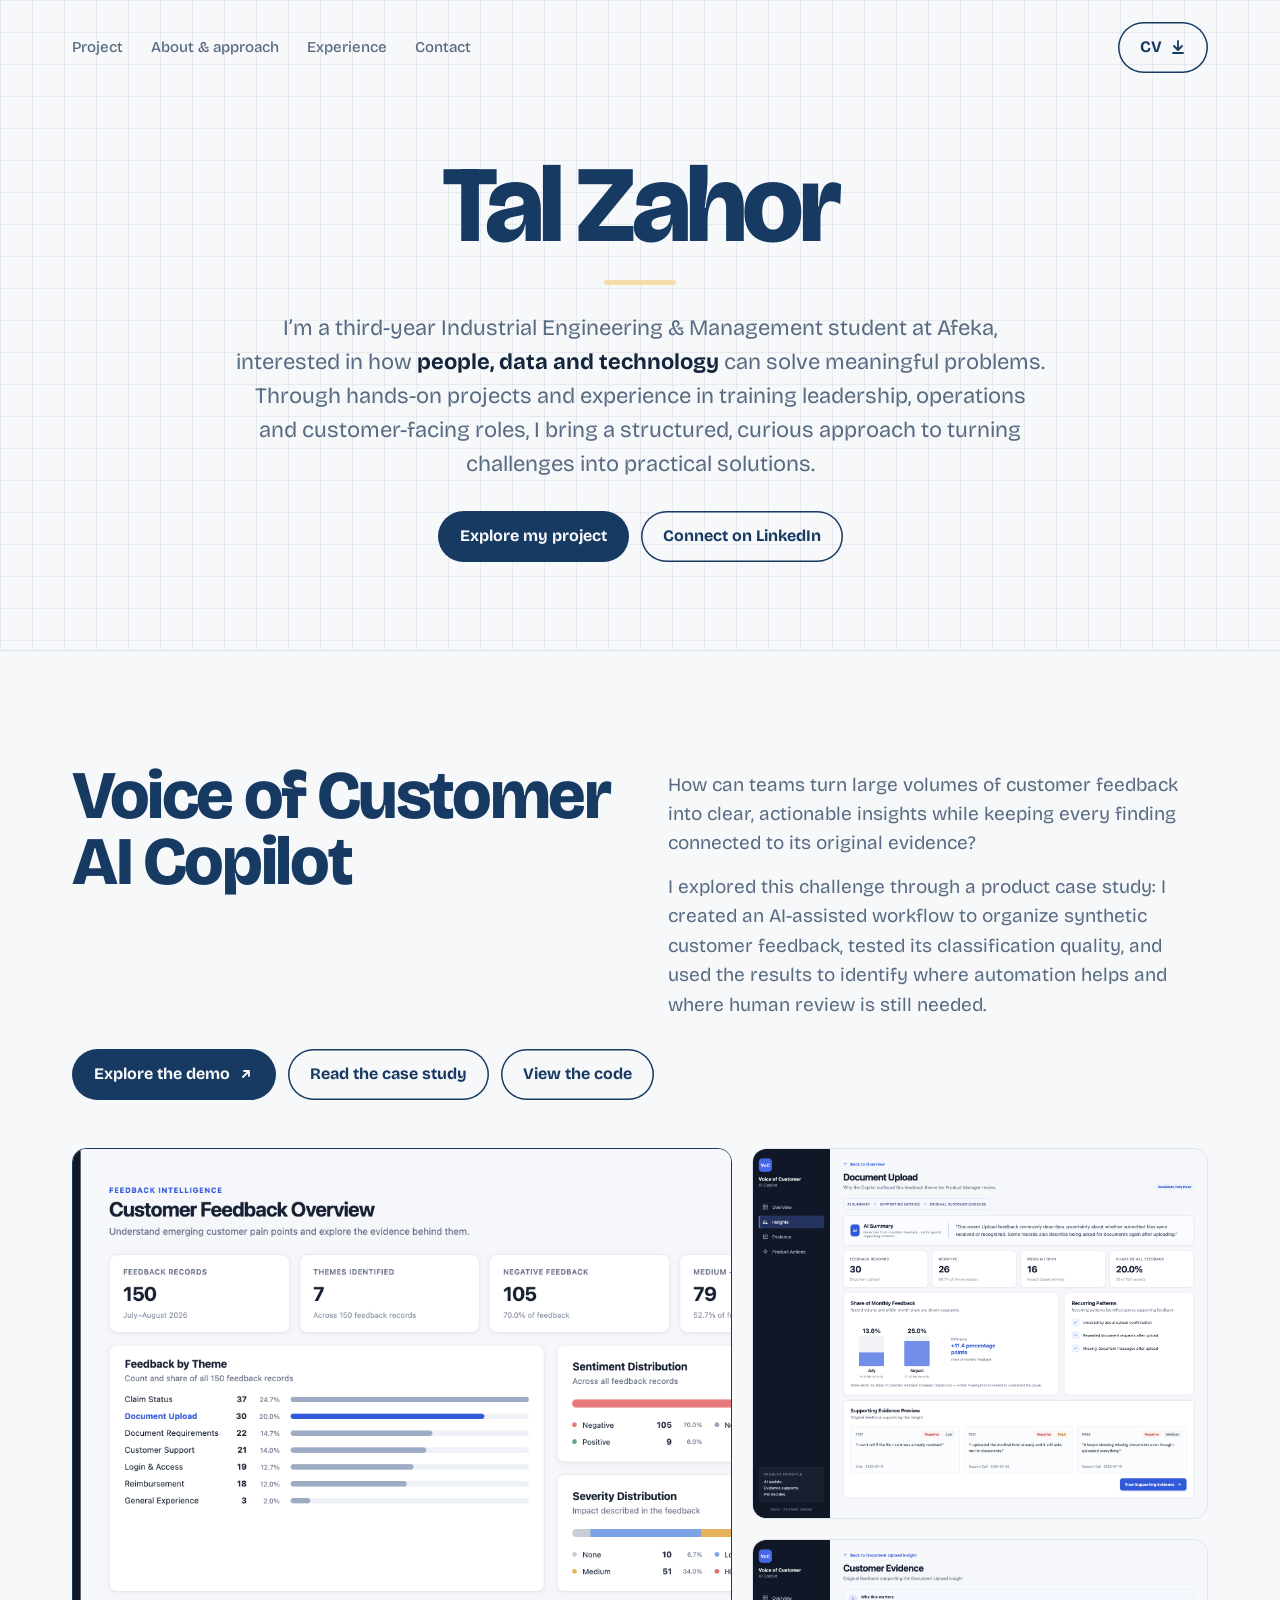
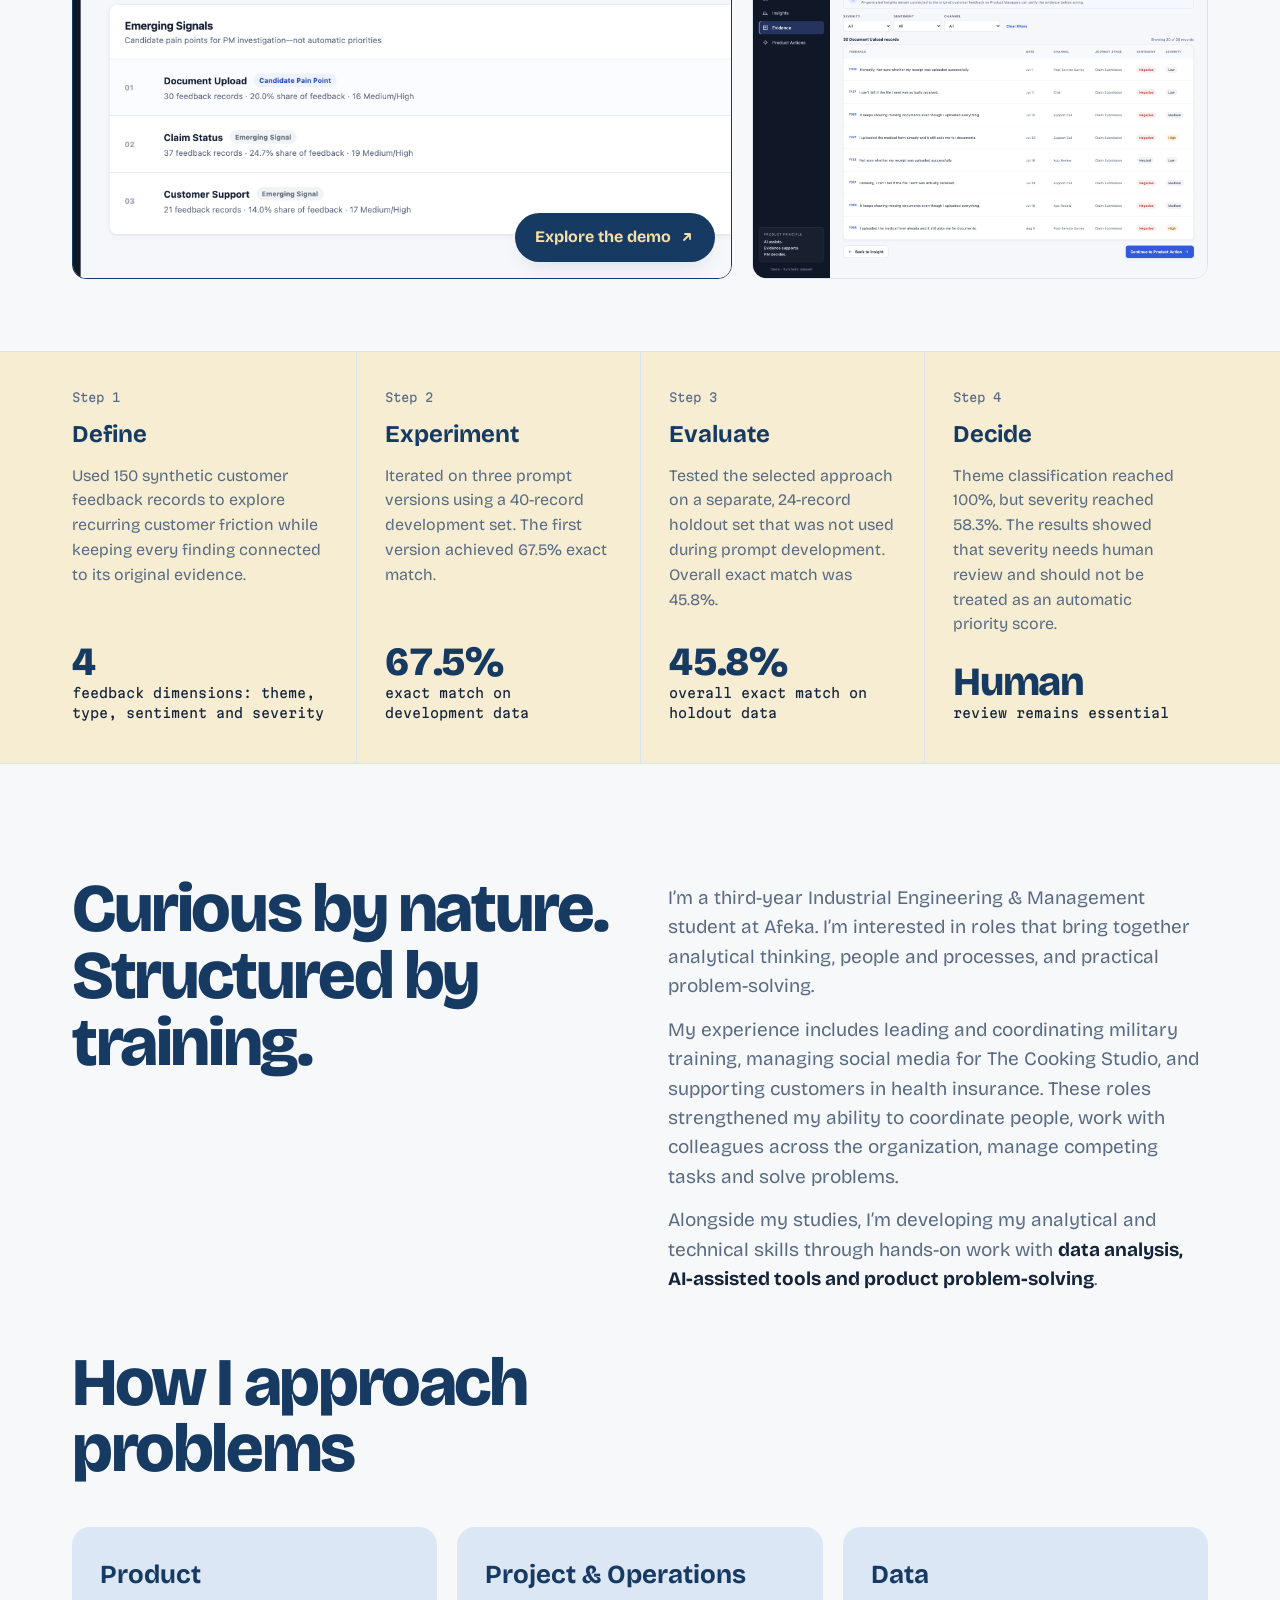
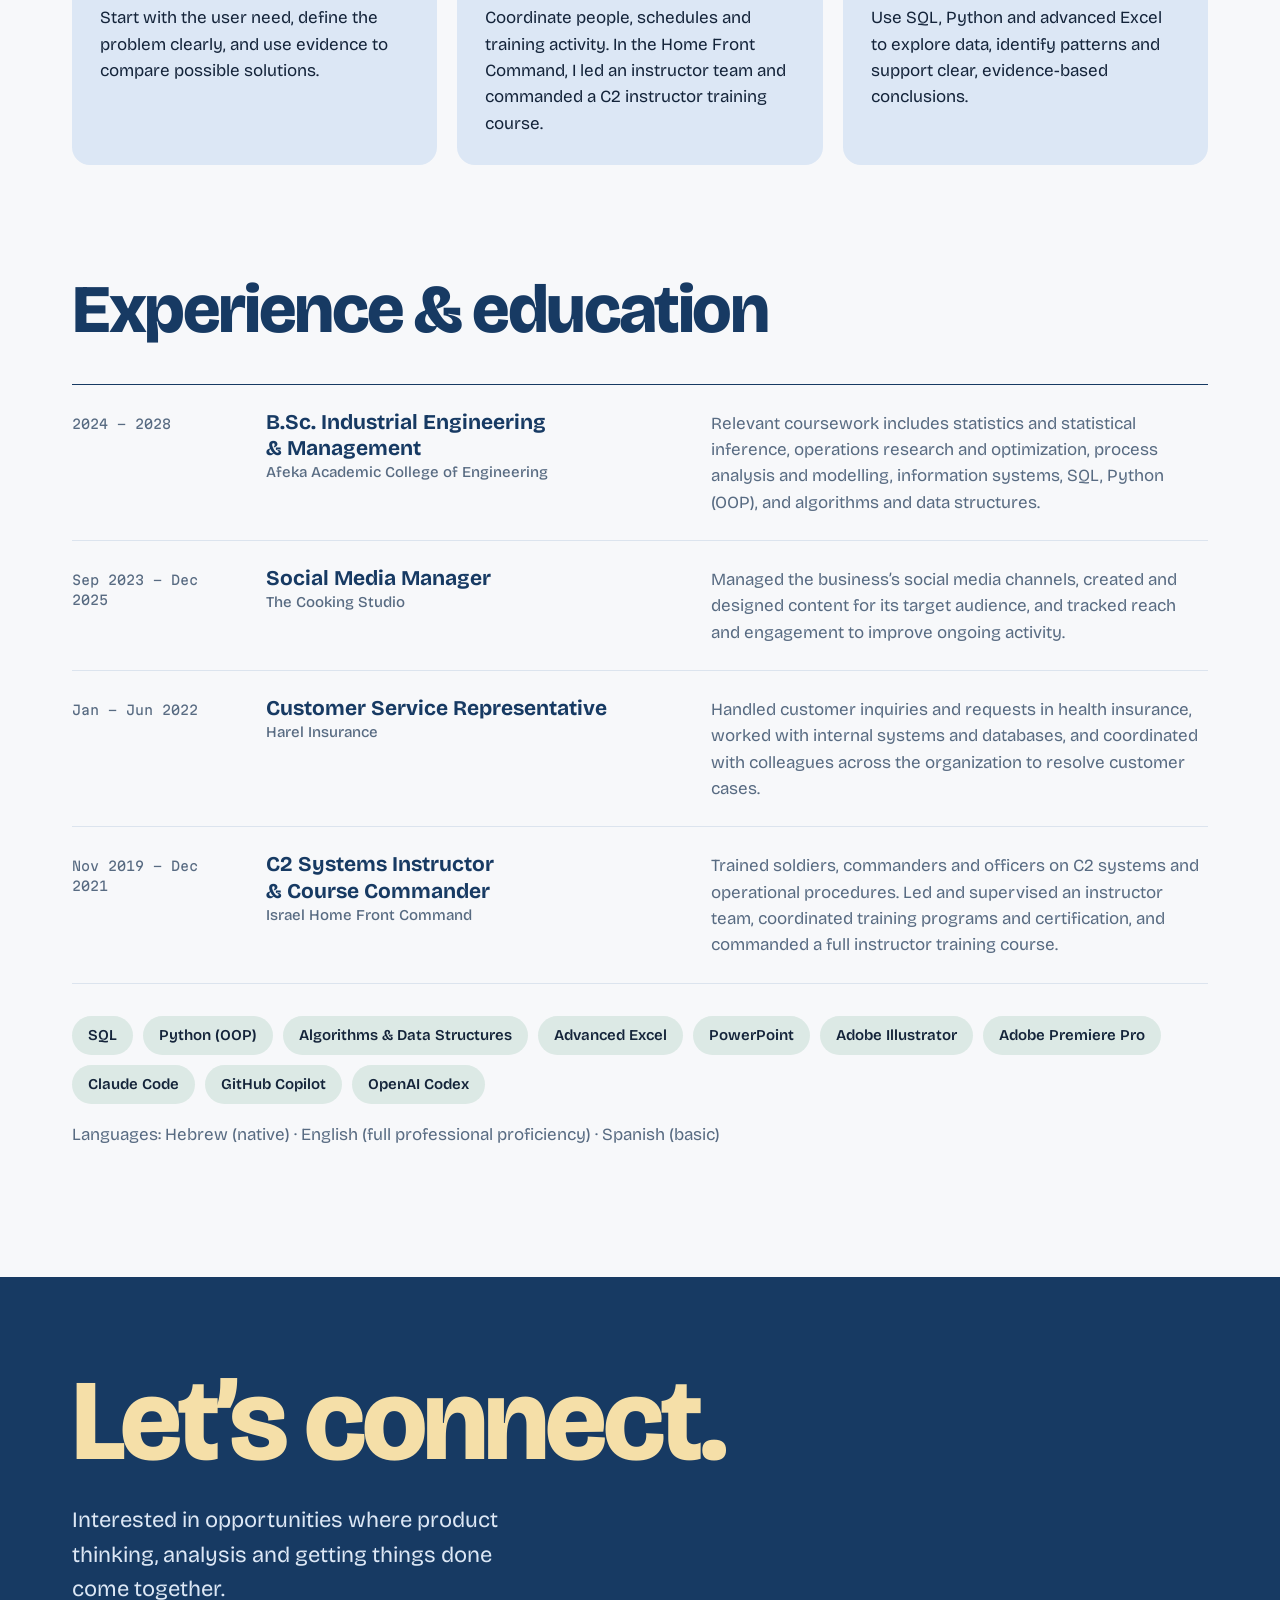
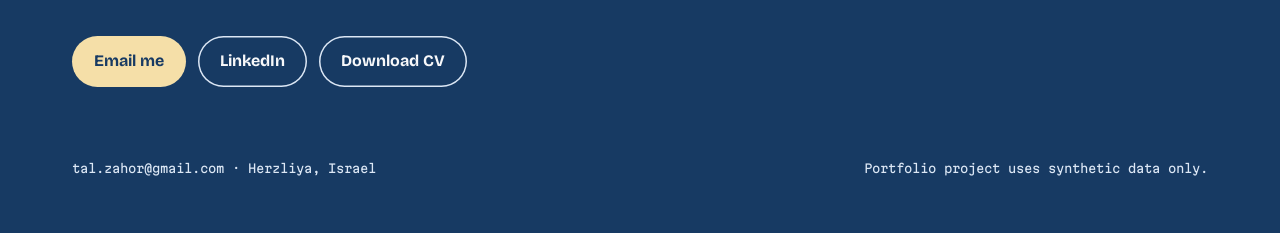
==== index.html @ 01ca824f "Apply refined navy, cream, powder blue, amber and sage palette" ====
<!doctype html>
<html lang="en">
<head>
<meta charset="utf-8">
<meta name="viewport" content="width=device-width, initial-scale=1">
<title>Tal Zahor | Industrial Engineering &amp; Management</title>
<meta name="description" content="Tal Zahor – Industrial Engineering & Management student interested in product, project, data and operations roles.">
<meta property="og:title" content="Tal Zahor | Portfolio">
<meta property="og:description" content="A product case study exploring AI-assisted customer feedback analysis, alongside experience in training leadership, operations and customer service.">
<meta property="og:image" content="https://talzahor.github.io/talzahor-ops.github.io/assets/prototype-overview.png">
<meta name="theme-color" content="#F7F9FC">
<link rel="icon" href="data:image/svg+xml,%3Csvg xmlns='http://www.w3.org/2000/svg' viewBox='0 0 32 32'%3E%3Crect width='32' height='32' rx='8' fill='%23142B4A'/%3E%3Ctext x='16' y='21.5' font-family='Arial' font-weight='700' font-size='14' fill='%23E8EEF8' text-anchor='middle'%3ETZ%3C/text%3E%3C/svg%3E">
<link rel="preconnect" href="https://fonts.googleapis.com">
<link rel="preconnect" href="https://fonts.gstatic.com" crossorigin>
<link href="https://fonts.googleapis.com/css2?family=Bricolage+Grotesque:opsz,wght@12..96,400..800&family=Martian+Mono:wght@400;500&display=swap" rel="stylesheet">
<style>
:root{
  /* palette (from Tal's swatch) */
  --cream:#F7F8FA;   /* warm, clean page ground */
  --butter:#F5DFA8;  /* soft amber accents */
  --blue:#DCE7F5;    /* powder blue supporting surfaces */
  --sage:#DCE9E5;    /* muted sage secondary accents */
  --walnut:#173A63;  /* deep navy: primary brand color */
  /* derived */
  --ink:#14243A;
  --soft:#586B82;
  --line:#DCE4EE;
  --grid:rgba(23,58,99,.075);
  --display:"Bricolage Grotesque",ui-sans-serif,system-ui,sans-serif;
  --mono:"Martian Mono",ui-monospace,Menlo,monospace;
  --ease:cubic-bezier(.16,1,.3,1);
}
*{box-sizing:border-box;margin:0}
html{scroll-behavior:smooth;scroll-padding-top:24px}
::selection{background:var(--walnut);color:var(--butter)}
body{background:var(--cream);color:var(--ink);font-family:var(--display);font-size:17px;line-height:1.55;-webkit-font-smoothing:antialiased}
a{color:inherit;text-underline-offset:3px}
:focus-visible{outline:2.5px solid var(--walnut);outline-offset:3px;border-radius:6px}
img{max-width:100%;display:block}
h1,h2,h3{text-wrap:balance}
.wrap{max-width:1200px;margin:0 auto;padding-inline:32px}

/* nav */
nav{display:flex;justify-content:space-between;align-items:center;padding-block:22px;font-size:15px;gap:16px}
nav .name{font-weight:700;font-size:18px;text-decoration:none}
nav .links{display:flex;gap:28px}
nav .links a{text-decoration:none;color:var(--soft);font-weight:500}
nav .links a:hover{color:var(--walnut)}

/* buttons */
.btn{display:inline-flex;align-items:center;gap:8px;background:var(--walnut);color:var(--cream);padding:13px 22px;border-radius:999px;font-weight:700;font-size:16px;text-decoration:none;transition:transform .35s var(--ease),background .2s}
.btn:hover{transform:translateY(-2px);background:var(--ink)}
.btn.ghost{background:transparent;color:var(--walnut);box-shadow:inset 0 0 0 1.5px var(--walnut)}
.btn.ghost:hover{background:var(--butter)}
.btn svg{width:16px;height:16px;flex:none}
.cta{display:flex;gap:12px;margin-top:30px;flex-wrap:wrap}

/* hero */
.hero-band{background-image:linear-gradient(var(--grid) 1px,transparent 1px),linear-gradient(90deg,var(--grid) 1px,transparent 1px);background-size:32px 32px;border-bottom:1.5px solid var(--line)}
.hero{padding-block:56px 88px;text-align:center}
.hero .lede{margin-inline:auto;max-width:58ch}
.hero .cta{justify-content:center}
.hero-kicker{font-family:var(--mono);font-size:12px;letter-spacing:.14em;text-transform:uppercase;color:var(--soft);margin-bottom:18px}
h1{font-size:clamp(54px,8.5vw,112px);font-weight:800;line-height:1;letter-spacing:-.045em;color:var(--walnut);white-space:nowrap}
h1::after{content:"";display:block;width:72px;height:5px;border-radius:99px;background:var(--butter);margin:20px auto 0}
.lede{font-size:clamp(19px,1.8vw,22px);color:var(--soft);max-width:34ch;margin-top:26px}
.lede b{color:var(--ink);font-weight:700}


/* sections */
section{padding-block:112px 0}
h2{font-size:clamp(38px,5.4vw,68px);font-weight:800;letter-spacing:-.035em;line-height:.98;color:var(--walnut)}
.intro{display:grid;grid-template-columns:1fr 1fr;gap:56px;align-items:start}
.intro p:first-child{margin-top:.35em}
.intro p{color:var(--soft);font-size:19px;max-width:52ch}
.intro p+p{margin-top:14px}
.intro b{color:var(--ink)}
.shots{display:grid;grid-template-columns:1.45fr 1fr;gap:20px;margin-top:48px}
.shots .stack{display:grid;gap:20px;min-width:0}
.shots figure{border-radius:14px;overflow:hidden;border:1.5px solid var(--line);background:#fff}
.shots img{width:100%;height:100%;object-fit:cover;object-position:top}
.demo-card{position:relative;display:block;border-radius:14px;overflow:hidden;border:1.5px solid var(--walnut);background:#fff;transition:transform .4s var(--ease),box-shadow .4s var(--ease)}
.demo-card:hover{transform:translateY(-4px);box-shadow:0 28px 48px -28px rgba(16,24,40,.12)}
.demo-tag{position:absolute;right:16px;bottom:16px;display:inline-flex;align-items:center;gap:8px;background:var(--walnut);color:var(--butter);padding:12px 20px;border-radius:999px;font-weight:700;font-size:16px;box-shadow:0 10px 24px -10px rgba(16,24,40,.14)}
.demo-tag svg{width:16px;height:16px}

/* phases */
.phases-band{background:rgba(245,223,168,.48);margin-top:72px;border-block:1.5px solid var(--line)}
.phases{display:grid;grid-template-columns:repeat(4,1fr)}
.phase{padding:36px 28px 40px 0;display:flex;flex-direction:column;gap:10px;min-width:0}
.phase+.phase{padding-left:28px;border-left:1.5px solid var(--line)}
.phase .step{font-family:var(--mono);font-size:12px;color:var(--soft)}
.phase h3{font-size:24px;font-weight:700;color:var(--walnut)}
.phase p{color:var(--soft);font-size:16px}
.phase .num{margin-top:auto;padding-top:14px;font-family:var(--mono);font-size:13px;color:var(--ink);font-variant-numeric:tabular-nums}
.phase .num b{display:block;font-family:var(--display);font-size:40px;font-weight:800;letter-spacing:-.03em;color:var(--walnut);line-height:1.05}

/* lenses */
.lenses{display:grid;grid-template-columns:repeat(3,1fr);gap:20px;margin-top:44px}
.lens{background:var(--blue);border-radius:18px;padding:28px}
.lens h3{font-size:26px;font-weight:700;color:var(--walnut)}
.lens p{margin-top:10px;color:var(--ink)}

/* experience */
.exp{margin-top:40px;border-top:1.5px solid var(--walnut)}
.exp .row{display:grid;grid-template-columns:170px 1.1fr 1.3fr;gap:24px;padding-block:24px;border-bottom:1.5px solid var(--line);align-items:baseline}
.exp .d{font-family:var(--mono);font-size:13px;color:var(--soft);font-variant-numeric:tabular-nums}
.exp h3{font-size:21px;font-weight:700;color:var(--walnut);line-height:1.25}
.exp h3 small{display:block;font-size:15px;font-weight:500;color:var(--soft);margin-top:2px}
.exp p{color:var(--soft)}
.skills{display:flex;flex-wrap:wrap;gap:10px;margin-top:32px}
.skills span{background:var(--sage);color:var(--ink);border-radius:999px;padding:8px 16px;font-size:15px;font-weight:600}

/* footer */
footer{margin-top:128px;background:var(--walnut);color:var(--cream);padding-block:88px 56px}
footer h2{color:var(--butter);font-size:clamp(56px,9vw,120px)}
footer .lede{color:var(--blue)}
footer .btn{background:var(--butter);color:var(--walnut)}
footer .btn:hover{background:var(--cream)}
footer .btn.ghost{background:transparent;color:var(--cream);box-shadow:inset 0 0 0 1.5px var(--blue)}
footer .btn.ghost:hover{background:rgba(255,248,226,.08)}
.fine{margin-top:72px;font-family:var(--mono);font-size:12px;color:var(--blue);display:flex;justify-content:space-between;gap:16px;flex-wrap:wrap}

@media (max-width:900px){
  .wrap{padding-inline:max(16px,env(safe-area-inset-left,0px))}
  nav .links{display:none}
  .hero{padding-block:24px 64px}
  .intro{grid-template-columns:1fr;gap:20px}
  .shots{grid-template-columns:1fr}
  .phases{grid-template-columns:1fr 1fr}
  .phase,.phase+.phase{padding:28px 16px 28px 0;border-left:0}
  .phase:nth-child(even){padding-left:16px;border-left:0}
  .phase:nth-child(n+3){border-top:1.5px solid var(--line)}
  .lenses{grid-template-columns:1fr}
  .exp .row{grid-template-columns:1fr;gap:4px}
  section{padding-block:80px 0}
}
@media (max-width:520px){
  .phases{grid-template-columns:1fr}
  .phase:nth-child(even){padding-left:0;border-left:0}
  .phase+.phase{border-top:1.5px solid var(--line)}
}
@media (prefers-reduced-motion:reduce){
  *{animation:none!important;transition:none!important}
  html{scroll-behavior:auto}
}
</style>
</head>
<body>

<div class="hero-band">
  <div class="wrap">
    <nav>
      <div class="links"><a href="#project">Project</a><a href="#fit">About &amp; approach</a><a href="#experience">Experience</a><a href="#contact">Contact</a></div>
      <a class="btn ghost" href="assets/Tal-Zahor-CV.pdf" target="_blank" rel="noopener">CV
        <svg viewBox="0 0 16 16" fill="none" stroke="currentColor" stroke-width="1.8" stroke-linecap="round" stroke-linejoin="round" aria-hidden="true"><path d="M8 2v9M4 7l4 4 4-4M3 14h10"/></svg></a>
    </nav>
    <header class="hero" id="top">
      <div>
        <h1>Tal Zahor</h1>
        <p class="lede">I’m a third-year Industrial Engineering &amp; Management student at Afeka, interested in how <b>people, data and technology</b> can solve meaningful problems. Through hands-on projects and experience in training leadership, operations and customer-facing roles, I bring a structured, curious approach to turning challenges into practical solutions.</p>
        <div class="cta">
          <a class="btn" href="#project">Explore my project</a>
          <a class="btn ghost" href="https://www.linkedin.com/in/talzahor/" target="_blank" rel="noopener">Connect on LinkedIn</a>
        </div>
      </div>
    </header>
  </div>
</div>

<main>
  <section id="project">
    <div class="wrap">
      <div class="intro">
        <h2>Voice of Customer<br>AI Copilot</h2>
        <div>
          <p>How can teams turn large volumes of customer feedback into clear, actionable insights while keeping every finding connected to its original evidence?</p>
          <p>I explored this challenge through a product case study: I created an AI-assisted workflow to organize synthetic customer feedback, tested its classification quality, and used the results to identify where automation helps and where human review is still needed.</p>
        </div>
      </div>
      <div class="cta">
        <a class="btn" href="demo/" target="_blank" rel="noopener">Explore the demo
          <svg viewBox="0 0 16 16" fill="none" stroke="currentColor" stroke-width="1.8" stroke-linecap="round" stroke-linejoin="round" aria-hidden="true"><path d="M5 11l6-6M6 5h5v5"/></svg></a>
        <a class="btn ghost" href="assets/VoC-Copilot-Case-Study.pdf" target="_blank" rel="noopener">Read the case study</a>
        <a class="btn ghost" href="https://github.com/talzahor-ops/voice-of-customer-ai-copilot" target="_blank" rel="noopener">View the code</a>
      </div>
      <div class="shots">
        <a class="demo-card" href="demo/" target="_blank" rel="noopener" aria-label="Open the Voice of Customer AI Copilot demo">
          <img src="assets/prototype-overview.png" alt="Overview of the Voice of Customer AI Copilot prototype" width="1440" height="1080">
          <span class="demo-tag">Explore the demo<svg viewBox="0 0 16 16" fill="none" stroke="currentColor" stroke-width="1.8" stroke-linecap="round" stroke-linejoin="round" aria-hidden="true"><path d="M5 11l6-6M6 5h5v5"/></svg></span>
        </a>
        <div class="stack">
          <figure><img src="assets/prototype-insights.png" alt="Insights screen with AI summary and supporting metrics" width="1440" height="1171" loading="lazy"></figure>
          <figure><img src="assets/prototype-evidence.png" alt="Evidence screen showing original customer feedback records" width="1440" height="1074" loading="lazy"></figure>
        </div>
      </div>
    </div>
    <div class="phases-band">
      <div class="wrap phases">
        <div class="phase"><span class="step">Step 1</span><h3>Define</h3><p>Used 150 synthetic customer feedback records to explore recurring customer friction while keeping every finding connected to its original evidence.</p><div class="num"><b>4</b>feedback dimensions: theme, type, sentiment and severity</div></div>
        <div class="phase"><span class="step">Step 2</span><h3>Experiment</h3><p>Iterated on three prompt versions using a 40-record development set. The first version achieved 67.5% exact match.</p><div class="num"><b>67.5%</b>exact match on development data</div></div>
        <div class="phase"><span class="step">Step 3</span><h3>Evaluate</h3><p>Tested the selected approach on a separate, 24-record holdout set that was not used during prompt development. Overall exact match was 45.8%.</p><div class="num"><b>45.8%</b>overall exact match on holdout data</div></div>
        <div class="phase"><span class="step">Step 4</span><h3>Decide</h3><p>Theme classification reached 100%, but severity reached 58.3%. The results showed that severity needs human review and should not be treated as an automatic priority score.</p><div class="num"><b>Human</b>review remains essential</div></div>
      </div>
    </div>
  </section>

  <section id="fit">
    <div class="wrap">
      <div class="intro">
        <h2>Curious by nature.<br>Structured by training.</h2>
        <div>
          <p>I’m a third-year Industrial Engineering &amp; Management student at Afeka. I’m interested in roles that bring together analytical thinking, people and processes, and practical problem-solving.</p>
          <p>My experience includes leading and coordinating military training, managing social media for The Cooking Studio, and supporting customers in health insurance. These roles strengthened my ability to coordinate people, work with colleagues across the organization, manage competing tasks and solve problems.</p>
          <p>Alongside my studies, I’m developing my analytical and technical skills through hands-on work with <b>data analysis, AI-assisted tools and product problem-solving</b>.</p>
        </div>
      </div>
      <h2 style="margin-top:56px">How I approach<br>problems</h2>
      <div class="lenses">
        <div class="lens"><h3>Product</h3><p>Start with the user need, define the problem clearly, and use evidence to compare possible solutions.</p></div>
        <div class="lens"><h3>Project &amp; Operations</h3><p>Coordinate people, schedules and training activity. In the Home Front Command, I led an instructor team and commanded a C2 instructor training course.</p></div>
        <div class="lens"><h3>Data</h3><p>Use SQL, Python and advanced Excel to explore data, identify patterns and support clear, evidence-based conclusions.</p></div>
      </div>
    </div>
  </section>

  <section id="experience">
    <div class="wrap">
      <h2>Experience &amp; education</h2>
      <div class="exp">
        <div class="row"><span class="d">2024 – 2028</span><h3>B.Sc. Industrial Engineering &amp; Management<small>Afeka Academic College of Engineering</small></h3><p>Relevant coursework includes statistics and statistical inference, operations research and optimization, process analysis and modelling, information systems, SQL, Python (OOP), and algorithms and data structures.</p></div>
        <div class="row"><span class="d">Sep 2023 – Dec 2025</span><h3>Social Media Manager<small>The Cooking Studio</small></h3><p>Managed the business’s social media channels, created and designed content for its target audience, and tracked reach and engagement to improve ongoing activity.</p></div>
        <div class="row"><span class="d">Jan – Jun 2022</span><h3>Customer Service Representative<small>Harel Insurance</small></h3><p>Handled customer inquiries and requests in health insurance, worked with internal systems and databases, and coordinated with colleagues across the organization to resolve customer cases.</p></div>
        <div class="row"><span class="d">Nov 2019 – Dec 2021</span><h3>C2 Systems Instructor &amp; Course Commander<small>Israel Home Front Command</small></h3><p>Trained soldiers, commanders and officers on C2 systems and operational procedures. Led and supervised an instructor team, coordinated training programs and certification, and commanded a full instructor training course.</p></div>
      </div>
      <div class="skills" aria-label="Skills">
        <span>SQL</span><span>Python (OOP)</span><span>Algorithms &amp; Data Structures</span><span>Advanced Excel</span><span>PowerPoint</span><span>Adobe Illustrator</span><span>Adobe Premiere Pro</span><span>Claude Code</span><span>GitHub Copilot</span><span>OpenAI Codex</span>
      </div>
      <p style="margin-top:18px;color:var(--soft)">Languages: Hebrew (native) · English (full professional proficiency) · Spanish (basic)</p>
    </div>
  </section>
</main>

<footer id="contact">
  <div class="wrap">
    <h2>Let’s connect.</h2>
    <p class="lede">Interested in opportunities where product thinking, analysis and getting things done come together.</p>
    <div class="cta">
      <a class="btn" href="mailto:tal.zahor@gmail.com">Email me</a>
      <a class="btn ghost" href="https://www.linkedin.com/in/talzahor/" target="_blank" rel="noopener">LinkedIn</a>
      <a class="btn ghost" href="assets/Tal-Zahor-CV.pdf" target="_blank" rel="noopener">Download CV</a>
    </div>
    <div class="fine"><span>tal.zahor@gmail.com · Herzliya, Israel</span><span>Portfolio project uses synthetic data only.</span></div>
  </div>
</footer>

</body>
</html>
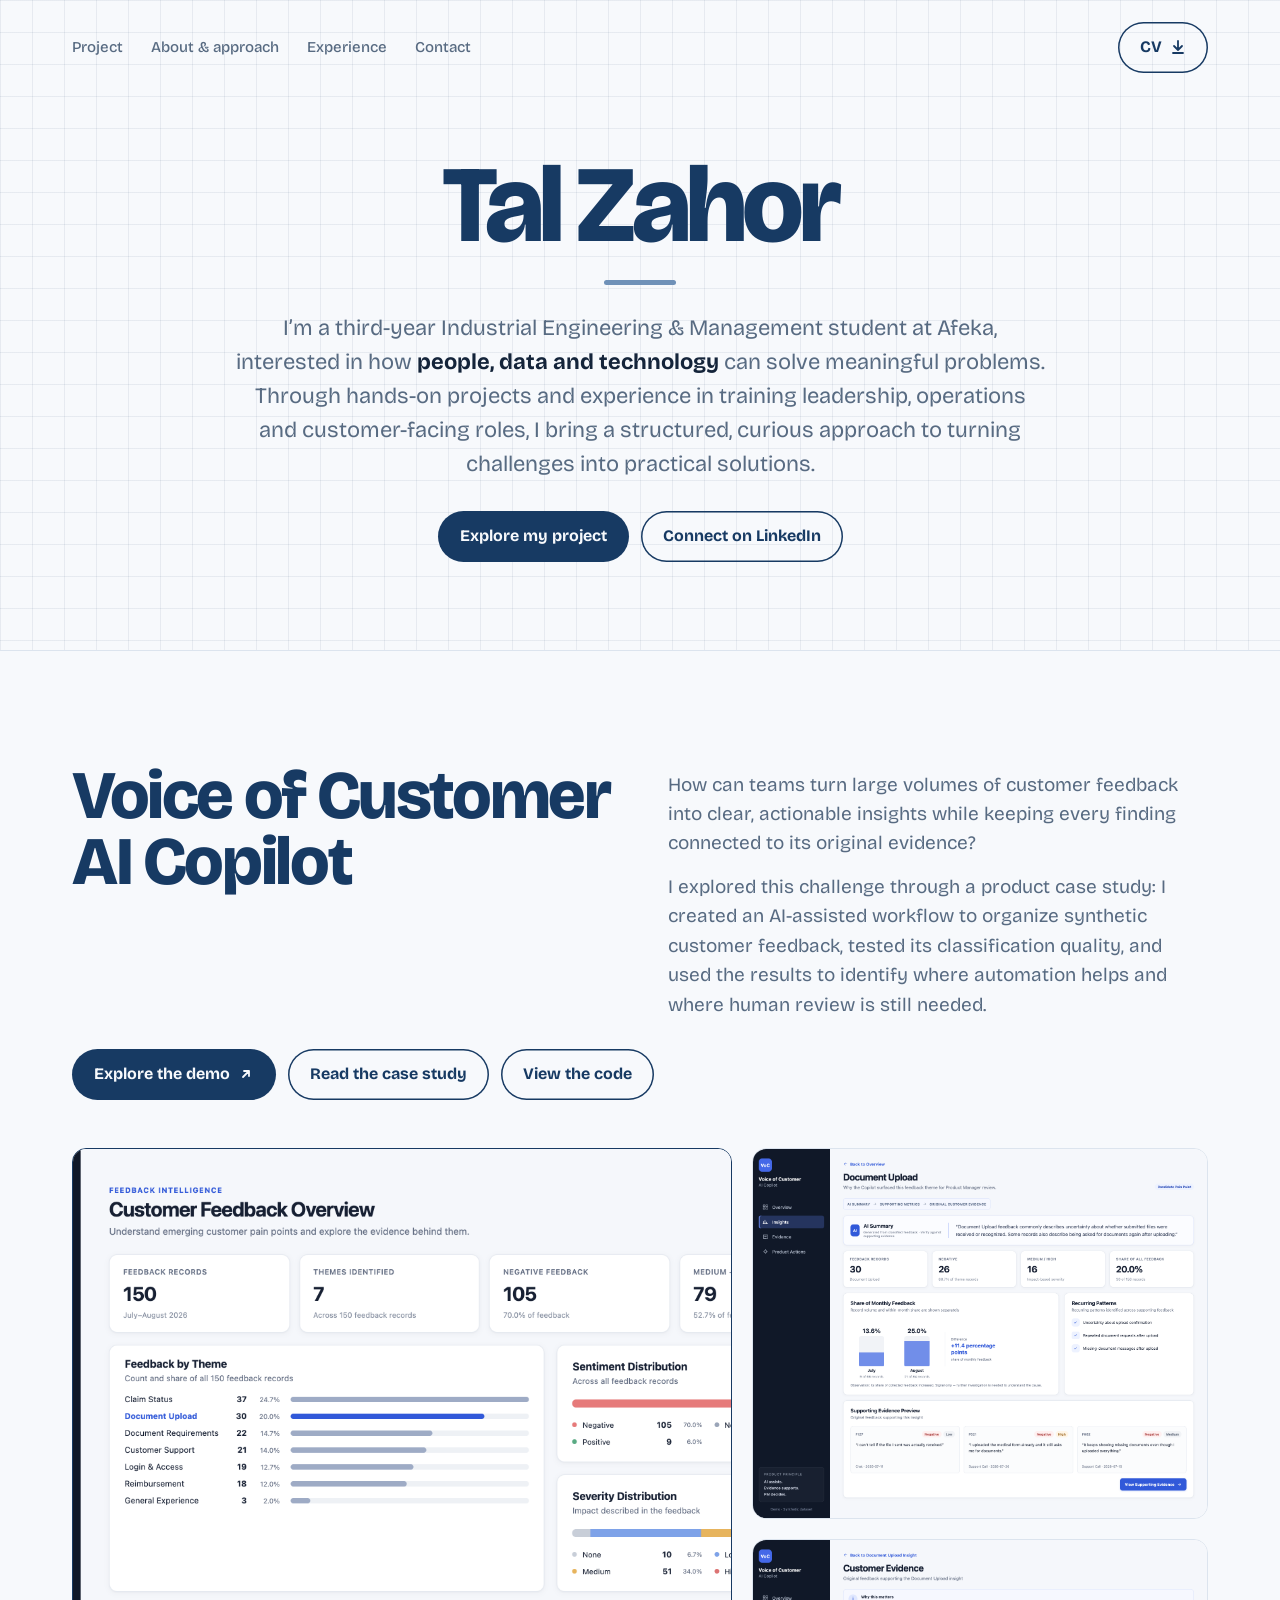
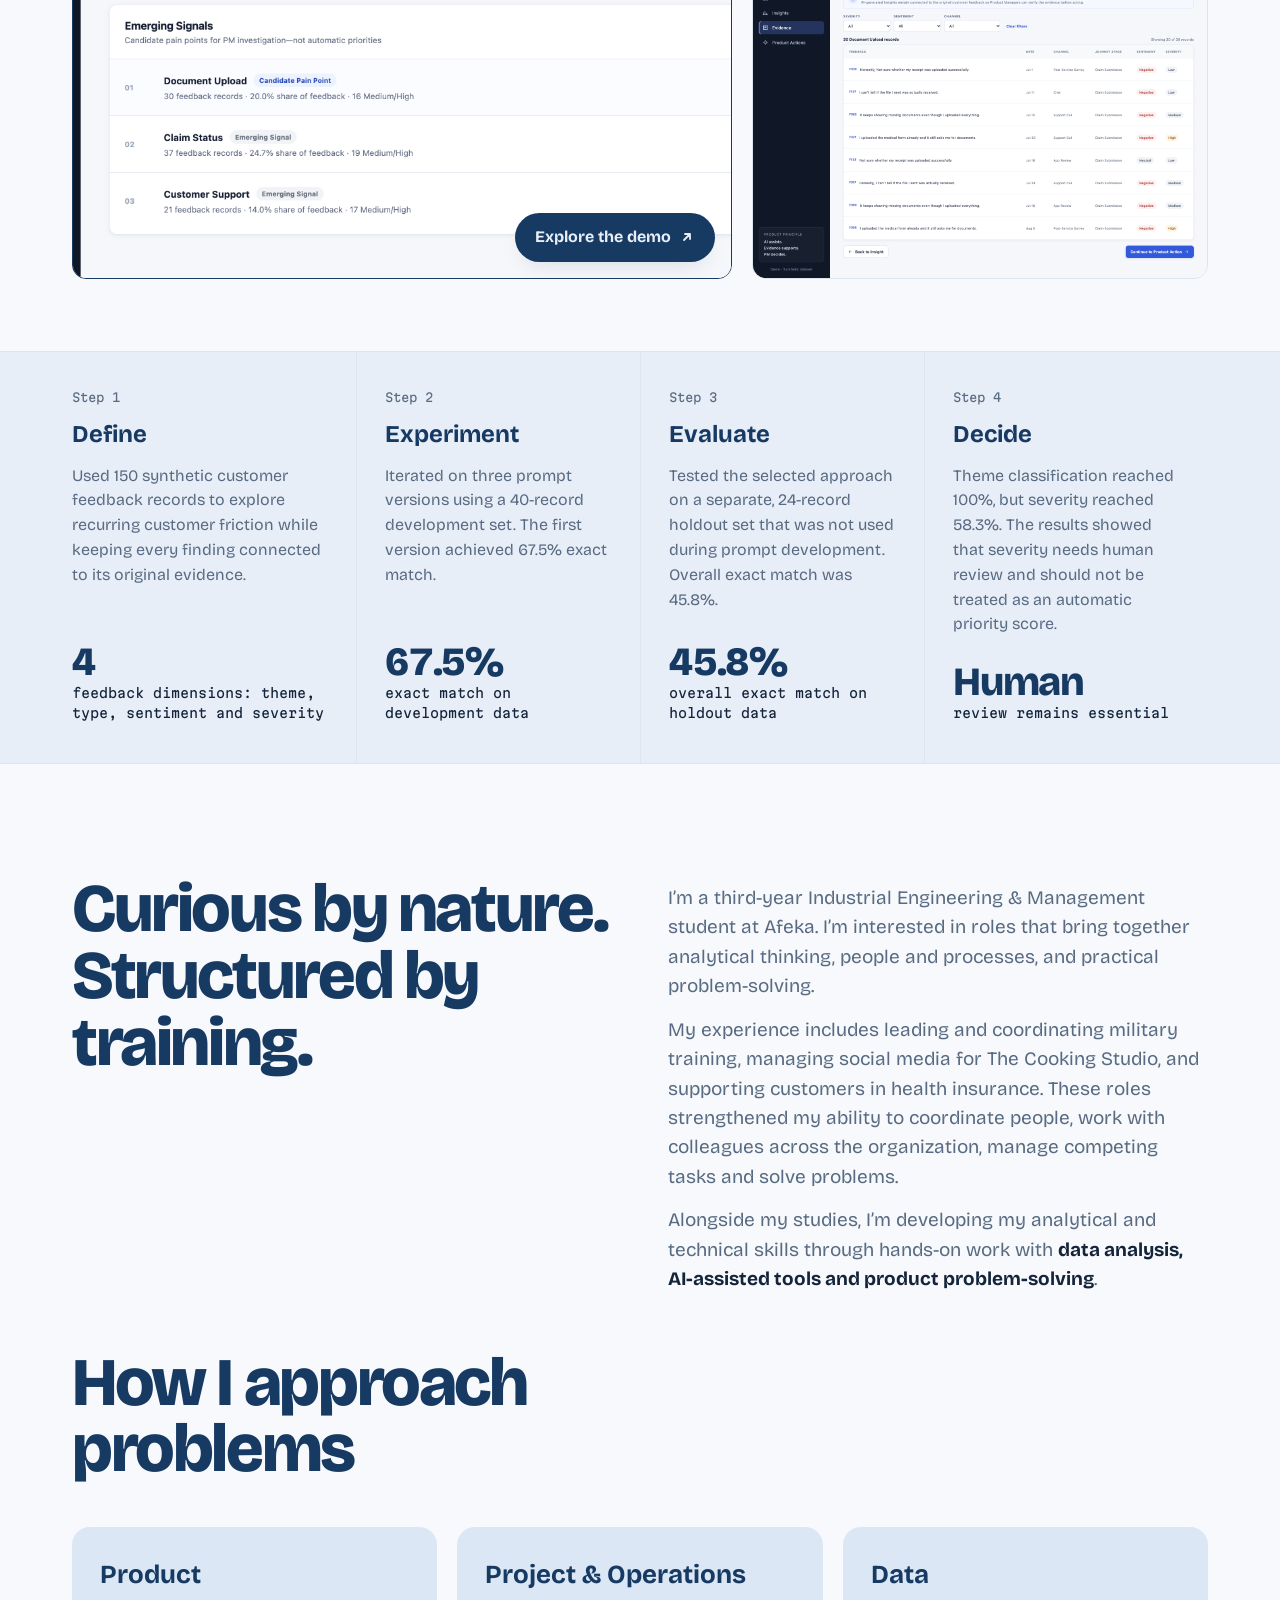
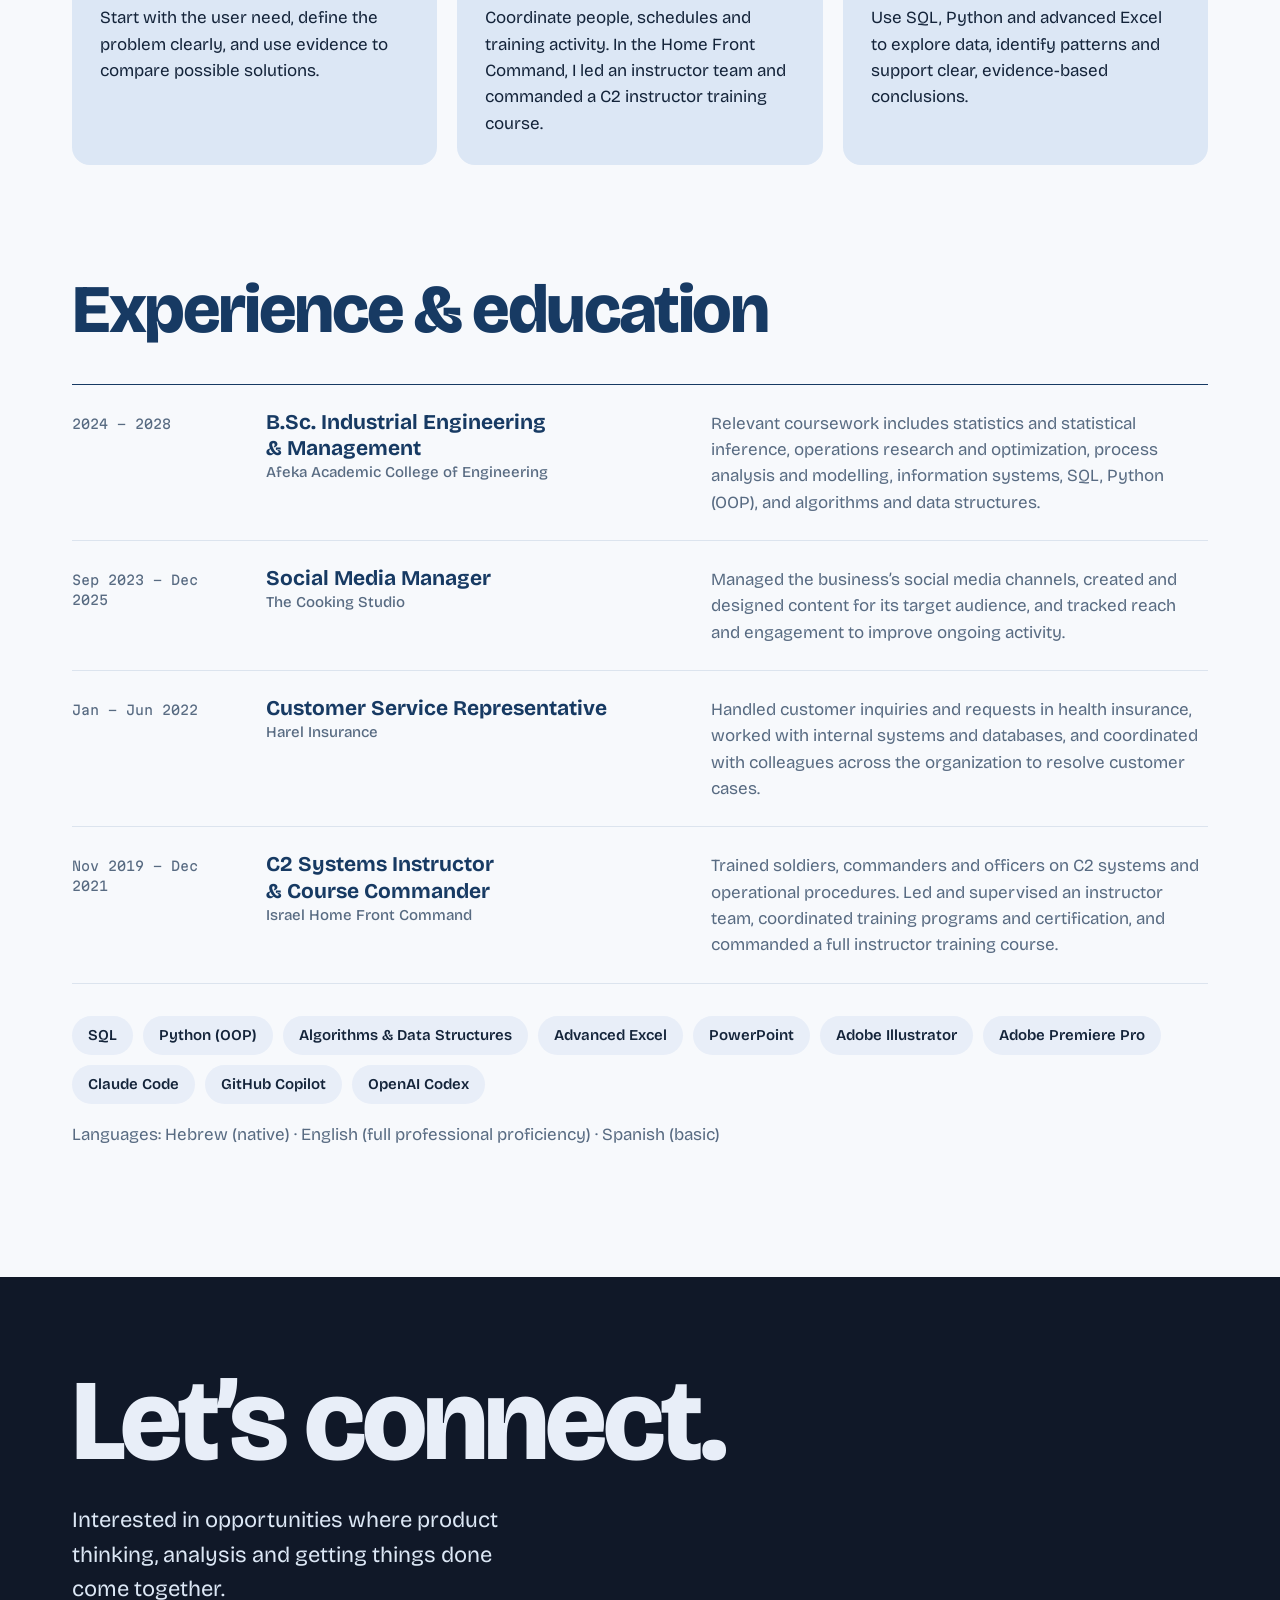
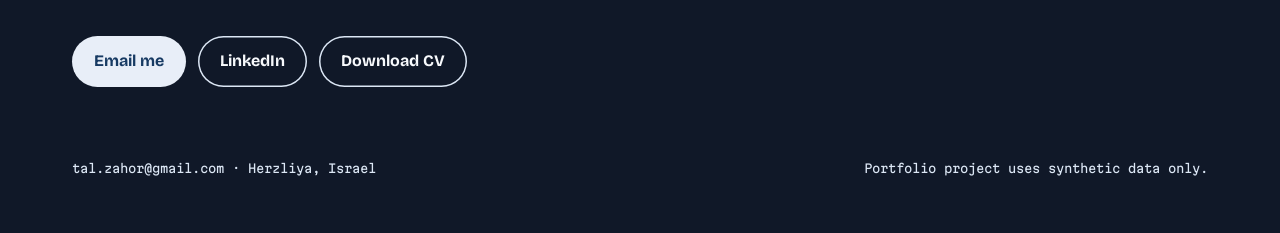
==== commit bf66c785: "Revert latest portfolio color palette changes" ====
--- a/index.html
+++ b/index.html
@@ -16,10 +16,9 @@
 <style>
 :root{
   /* palette (from Tal's swatch) */
-  --cream:#F7F8FA;   /* warm, clean page ground */
-  --butter:#F5DFA8;  /* soft amber accents */
+  --cream:#F7F9FC;   /* cool off-white page ground */
+  --butter:#E8EEF8;  /* pale blue highlight bands */
   --blue:#DCE7F5;    /* powder blue supporting surfaces */
-  --sage:#DCE9E5;    /* muted sage secondary accents */
   --walnut:#173A63;  /* deep navy: primary brand color */
   /* derived */
   --ink:#14243A;
@@ -62,7 +61,7 @@
 .hero .cta{justify-content:center}
 .hero-kicker{font-family:var(--mono);font-size:12px;letter-spacing:.14em;text-transform:uppercase;color:var(--soft);margin-bottom:18px}
 h1{font-size:clamp(54px,8.5vw,112px);font-weight:800;line-height:1;letter-spacing:-.045em;color:var(--walnut);white-space:nowrap}
-h1::after{content:"";display:block;width:72px;height:5px;border-radius:99px;background:var(--butter);margin:20px auto 0}
+h1::after{content:"";display:block;width:72px;height:5px;border-radius:99px;background:#6F91B8;margin:20px auto 0}
 .lede{font-size:clamp(19px,1.8vw,22px);color:var(--soft);max-width:34ch;margin-top:26px}
 .lede b{color:var(--ink);font-weight:700}
 
@@ -85,7 +84,7 @@
 .demo-tag svg{width:16px;height:16px}
 
 /* phases */
-.phases-band{background:rgba(245,223,168,.48);margin-top:72px;border-block:1.5px solid var(--line)}
+.phases-band{background:var(--butter);margin-top:72px;border-block:1.5px solid var(--line)}
 .phases{display:grid;grid-template-columns:repeat(4,1fr)}
 .phase{padding:36px 28px 40px 0;display:flex;flex-direction:column;gap:10px;min-width:0}
 .phase+.phase{padding-left:28px;border-left:1.5px solid var(--line)}
@@ -109,10 +108,10 @@
 .exp h3 small{display:block;font-size:15px;font-weight:500;color:var(--soft);margin-top:2px}
 .exp p{color:var(--soft)}
 .skills{display:flex;flex-wrap:wrap;gap:10px;margin-top:32px}
-.skills span{background:var(--sage);color:var(--ink);border-radius:999px;padding:8px 16px;font-size:15px;font-weight:600}
+.skills span{background:var(--butter);color:var(--ink);border-radius:999px;padding:8px 16px;font-size:15px;font-weight:600}
 
 /* footer */
-footer{margin-top:128px;background:var(--walnut);color:var(--cream);padding-block:88px 56px}
+footer{margin-top:128px;background:#101828;color:#F5F7FB;padding-block:88px 56px}
 footer h2{color:var(--butter);font-size:clamp(56px,9vw,120px)}
 footer .lede{color:var(--blue)}
 footer .btn{background:var(--butter);color:var(--walnut)}
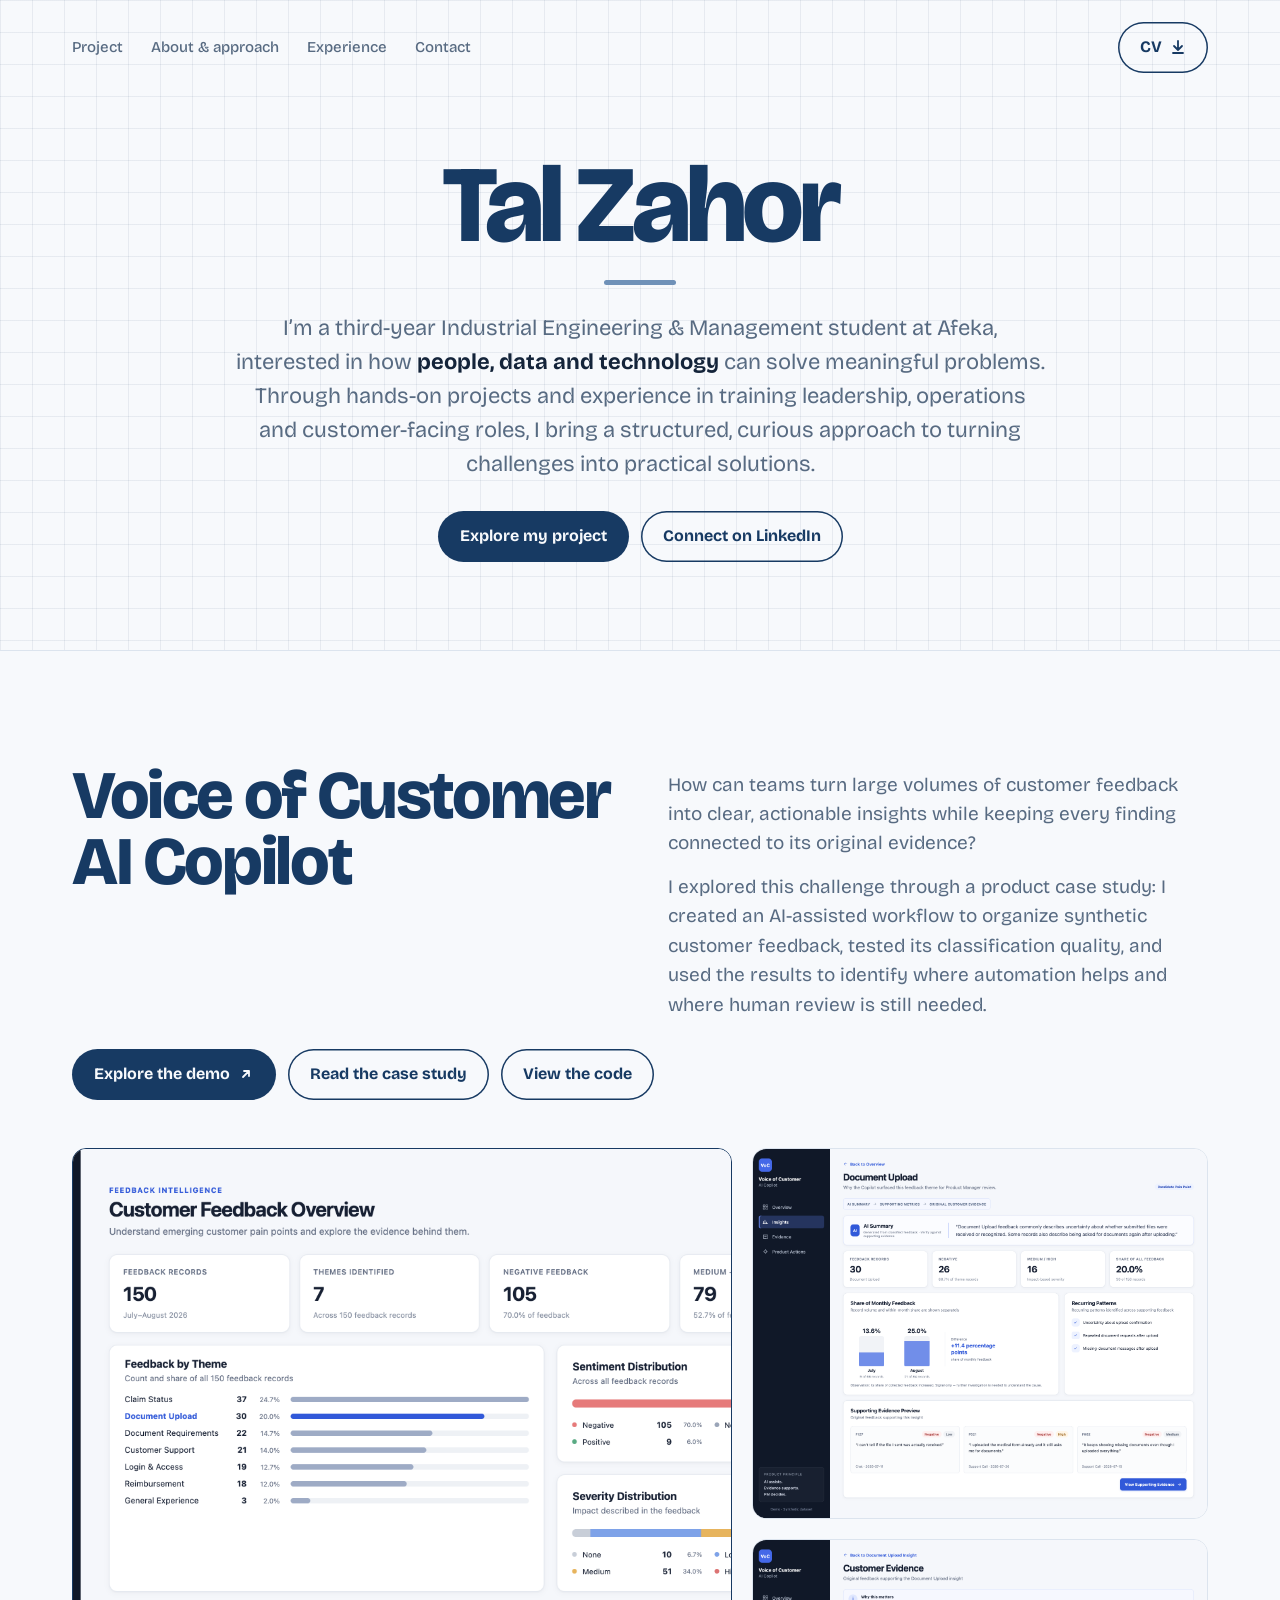
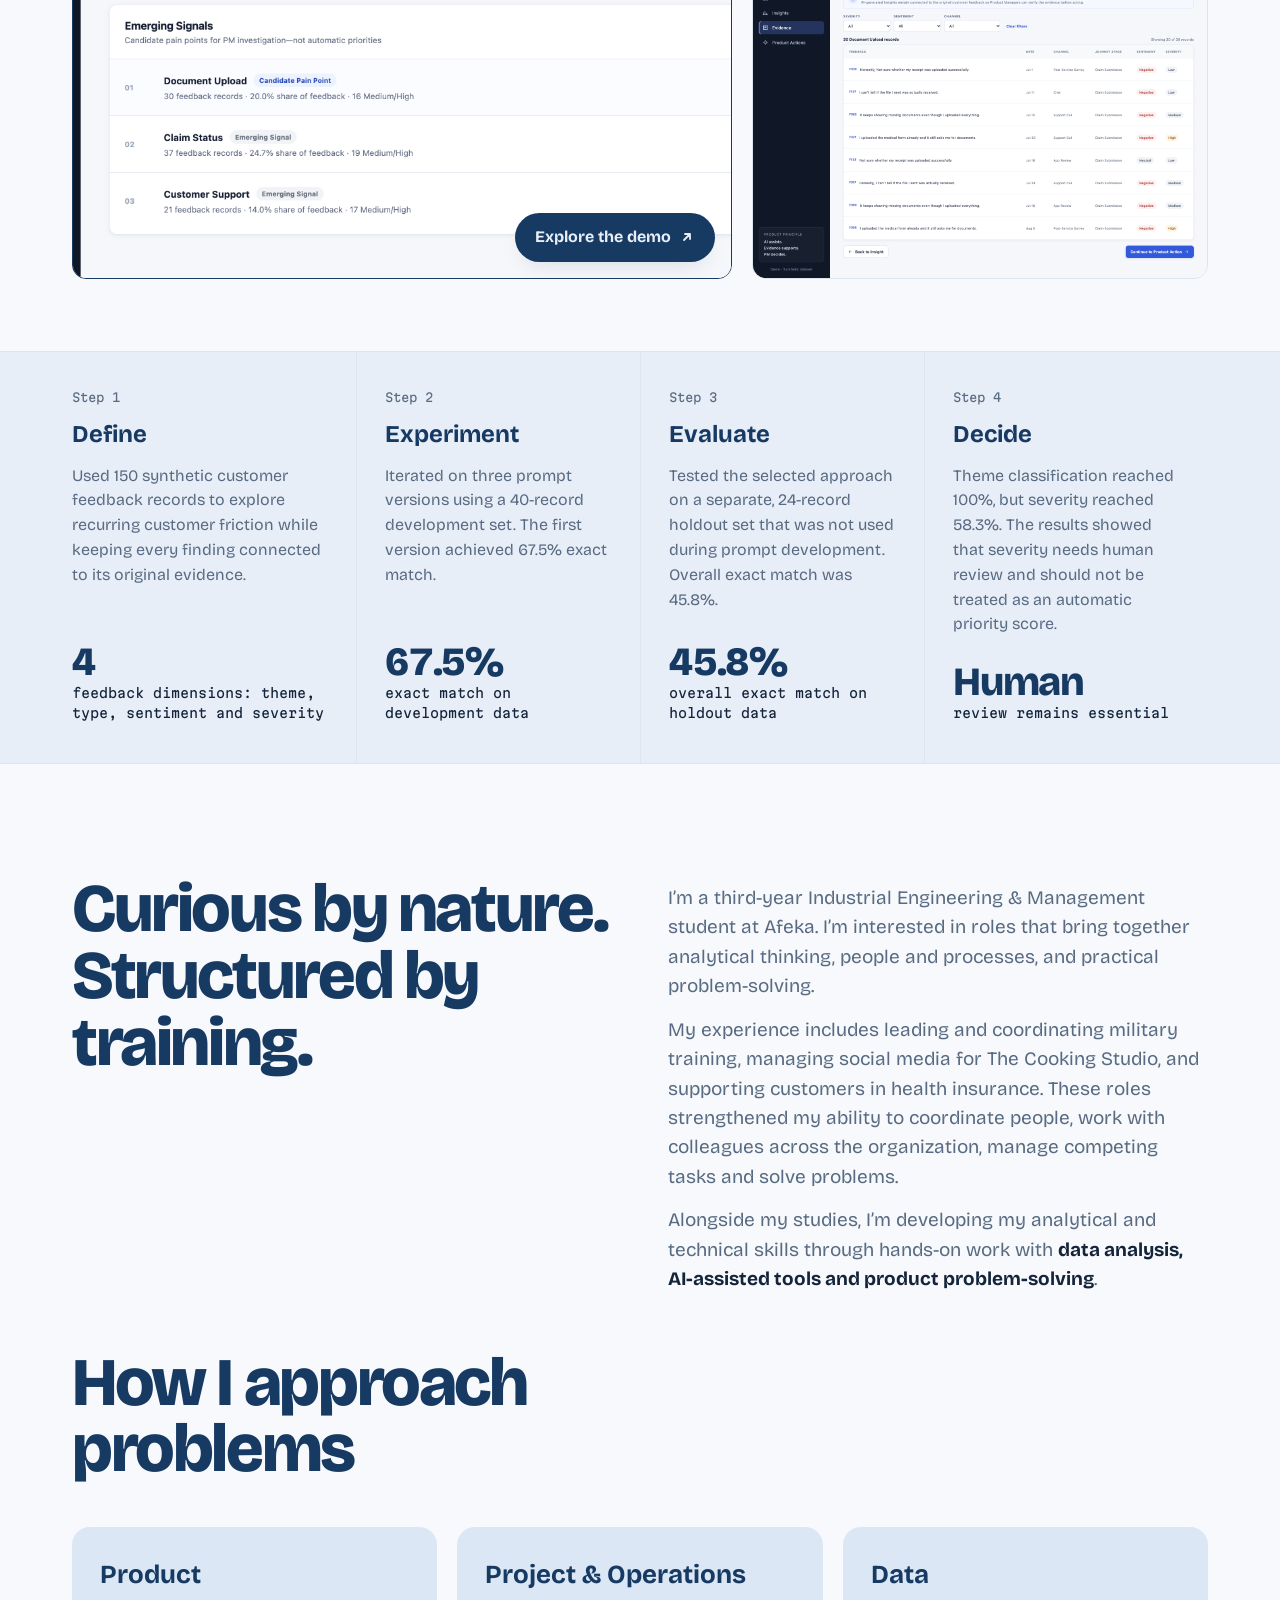
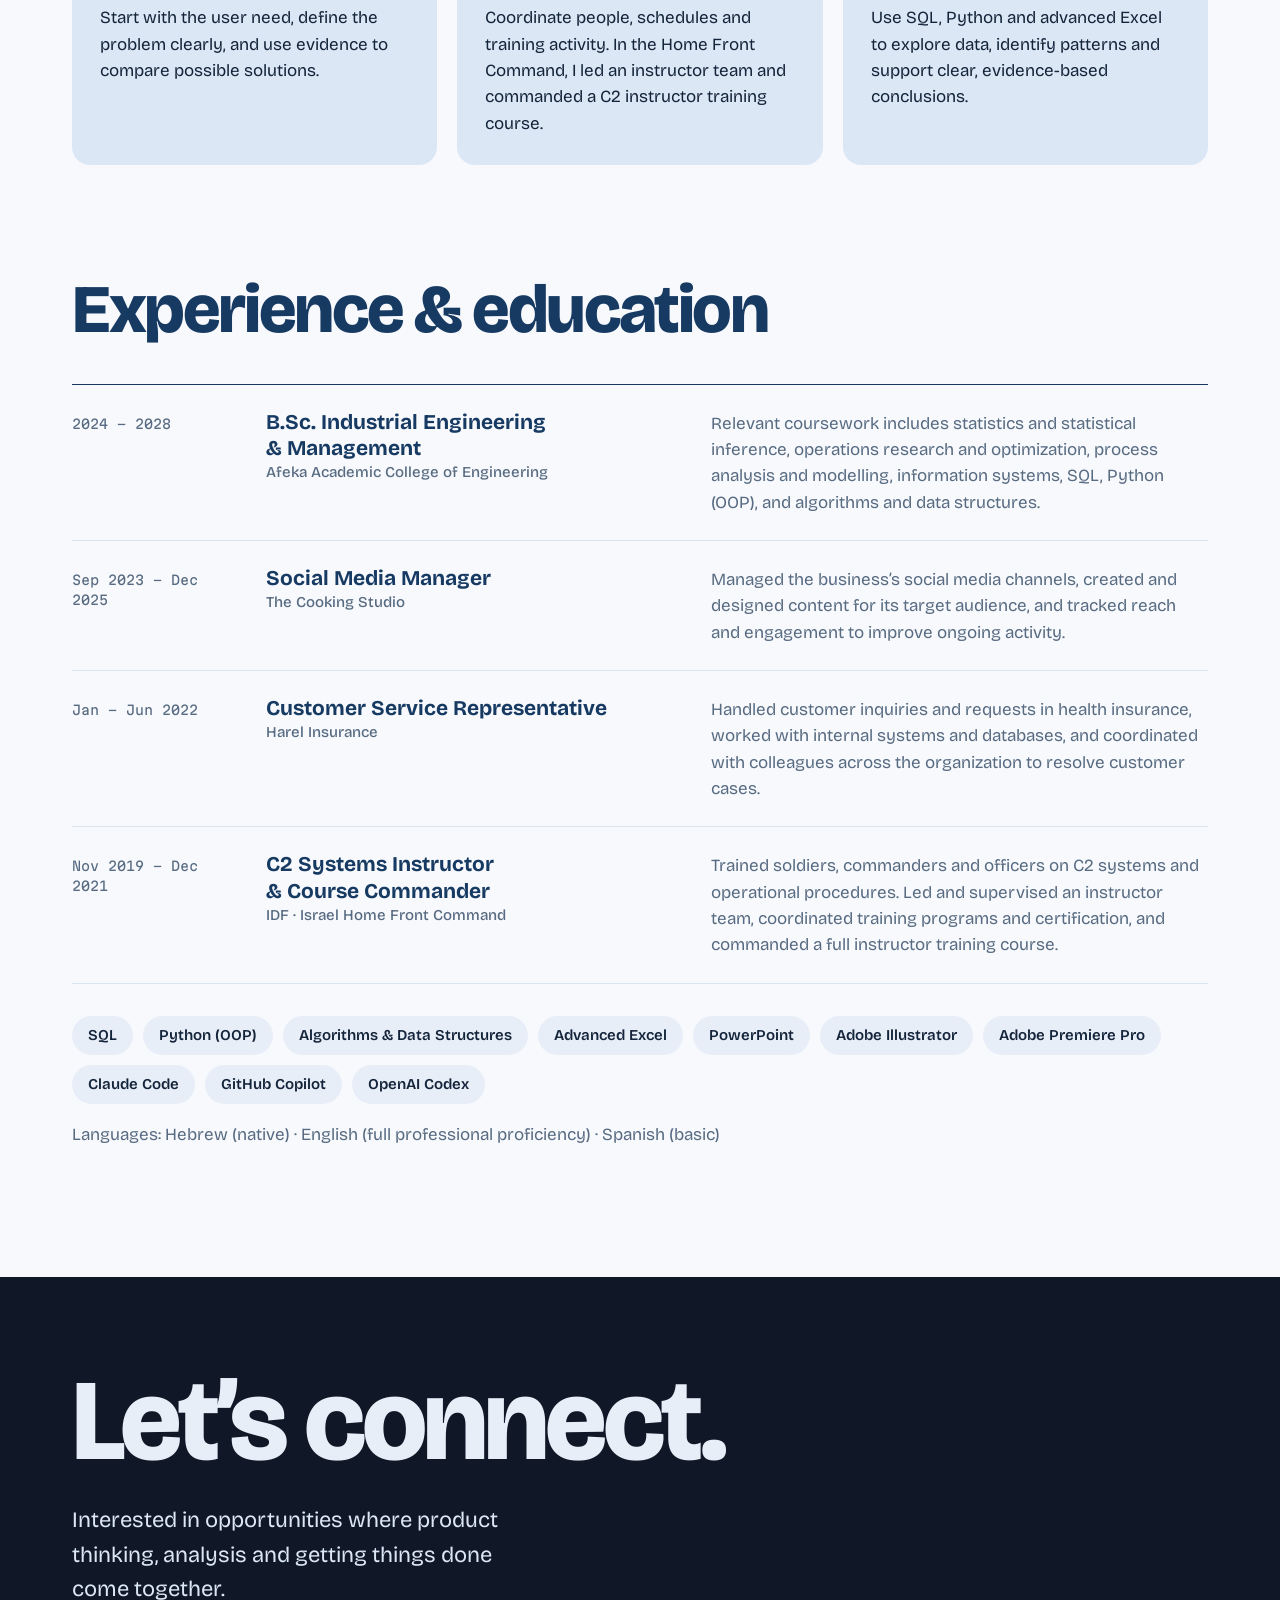
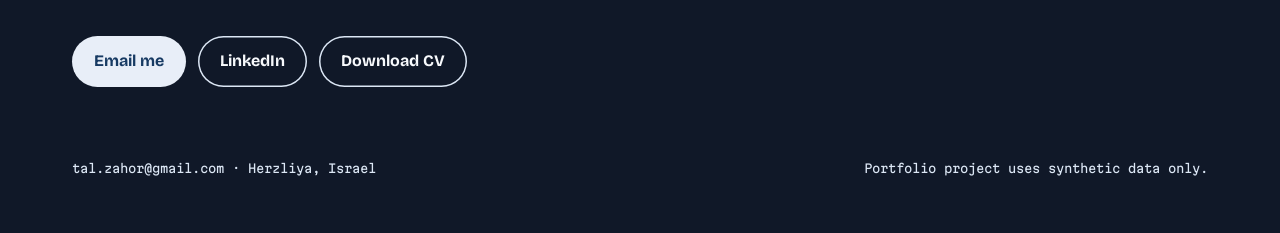
==== commit 2ff3324f: "Add IDF to Home Front Command experience" ====
--- a/index.html
+++ b/index.html
@@ -230,7 +230,7 @@
         <div class="row"><span class="d">2024 – 2028</span><h3>B.Sc. Industrial Engineering &amp; Management<small>Afeka Academic College of Engineering</small></h3><p>Relevant coursework includes statistics and statistical inference, operations research and optimization, process analysis and modelling, information systems, SQL, Python (OOP), and algorithms and data structures.</p></div>
         <div class="row"><span class="d">Sep 2023 – Dec 2025</span><h3>Social Media Manager<small>The Cooking Studio</small></h3><p>Managed the business’s social media channels, created and designed content for its target audience, and tracked reach and engagement to improve ongoing activity.</p></div>
         <div class="row"><span class="d">Jan – Jun 2022</span><h3>Customer Service Representative<small>Harel Insurance</small></h3><p>Handled customer inquiries and requests in health insurance, worked with internal systems and databases, and coordinated with colleagues across the organization to resolve customer cases.</p></div>
-        <div class="row"><span class="d">Nov 2019 – Dec 2021</span><h3>C2 Systems Instructor &amp; Course Commander<small>Israel Home Front Command</small></h3><p>Trained soldiers, commanders and officers on C2 systems and operational procedures. Led and supervised an instructor team, coordinated training programs and certification, and commanded a full instructor training course.</p></div>
+        <div class="row"><span class="d">Nov 2019 – Dec 2021</span><h3>C2 Systems Instructor &amp; Course Commander<small>IDF · Israel Home Front Command</small></h3><p>Trained soldiers, commanders and officers on C2 systems and operational procedures. Led and supervised an instructor team, coordinated training programs and certification, and commanded a full instructor training course.</p></div>
       </div>
       <div class="skills" aria-label="Skills">
         <span>SQL</span><span>Python (OOP)</span><span>Algorithms &amp; Data Structures</span><span>Advanced Excel</span><span>PowerPoint</span><span>Adobe Illustrator</span><span>Adobe Premiere Pro</span><span>Claude Code</span><span>GitHub Copilot</span><span>OpenAI Codex</span>
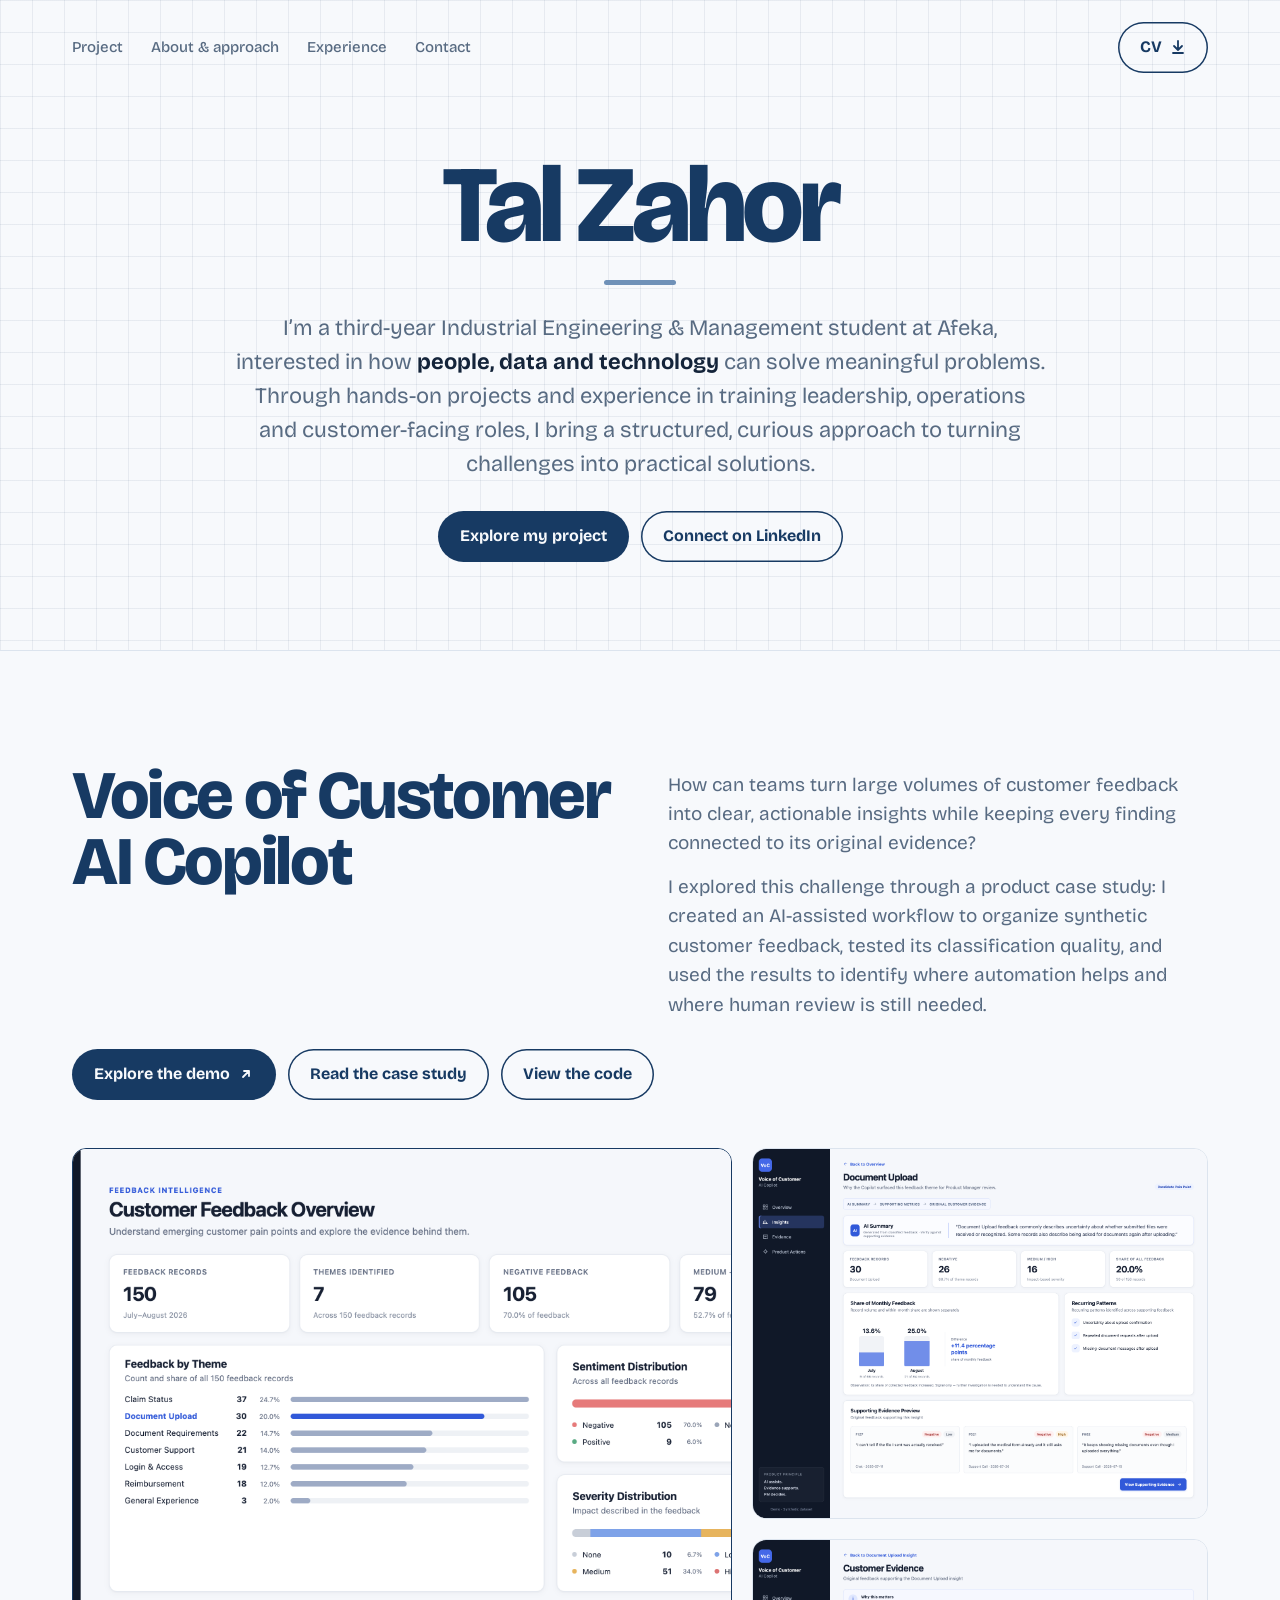
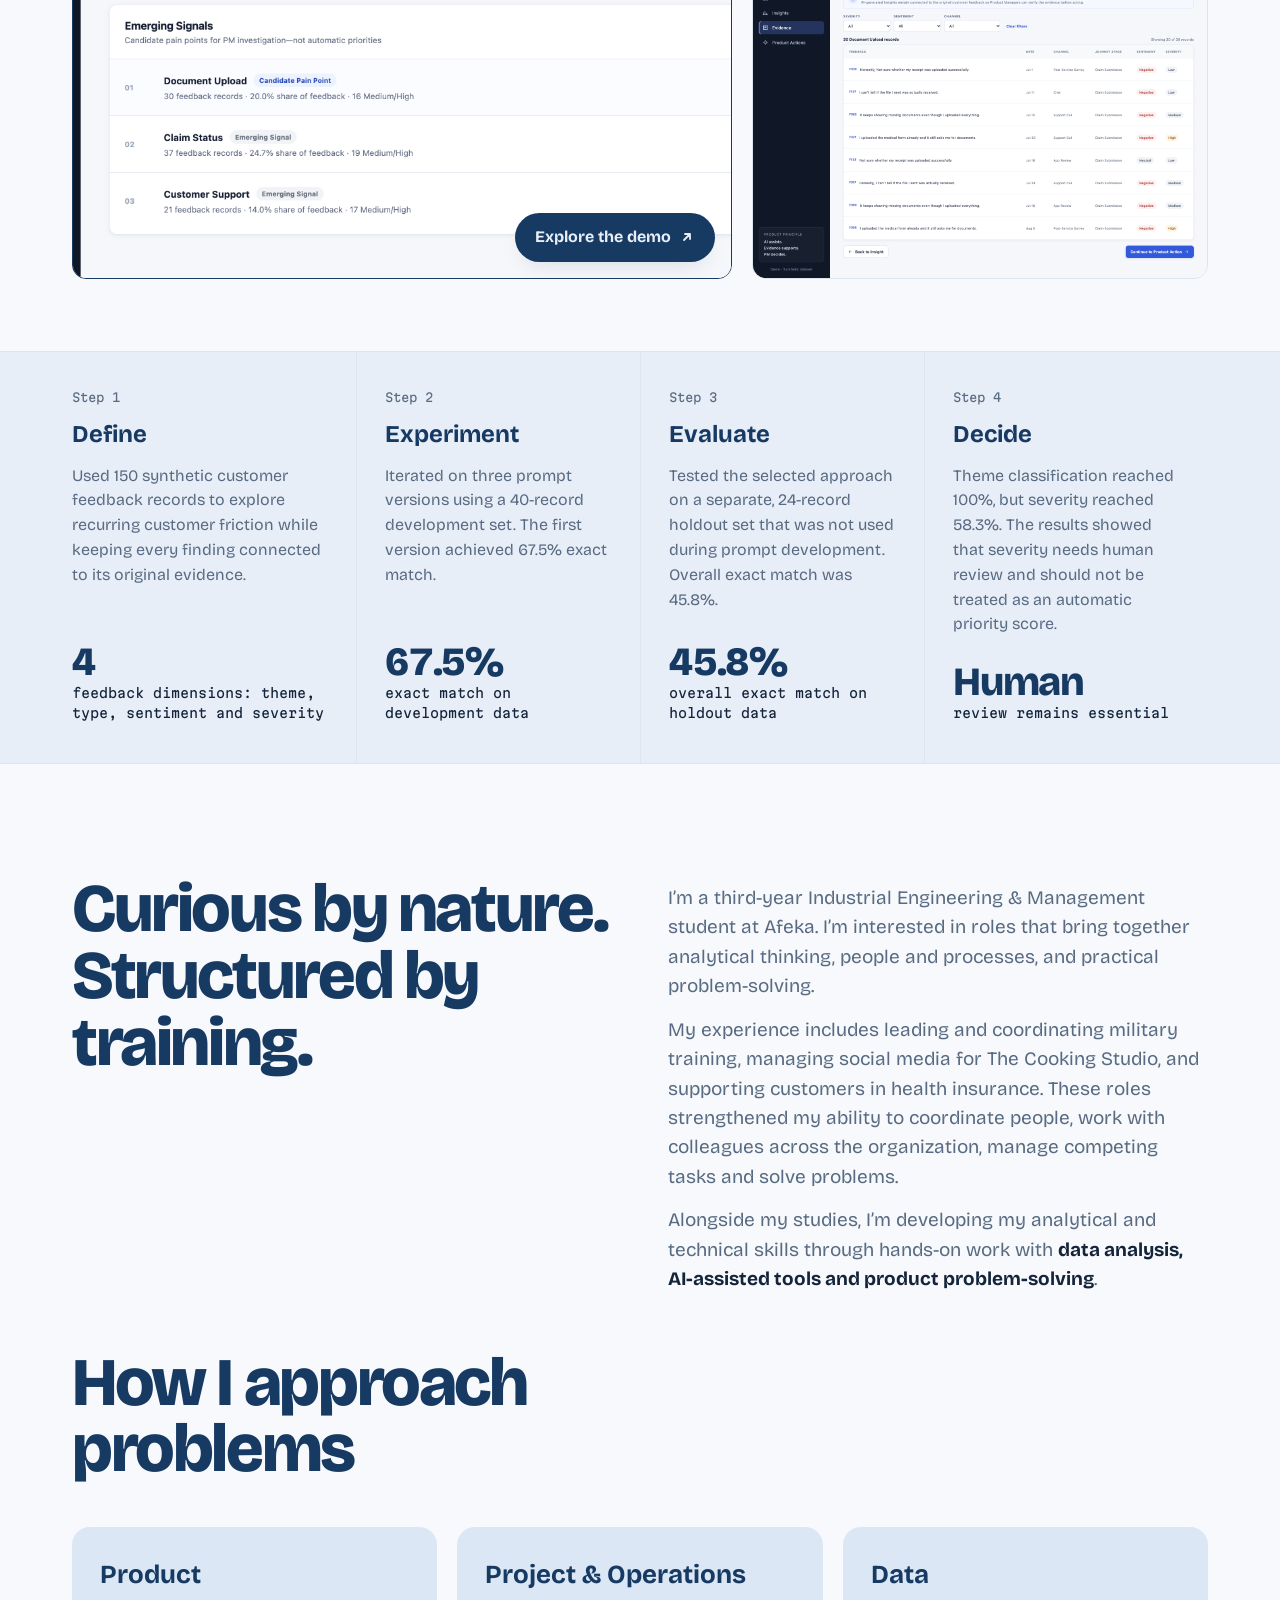
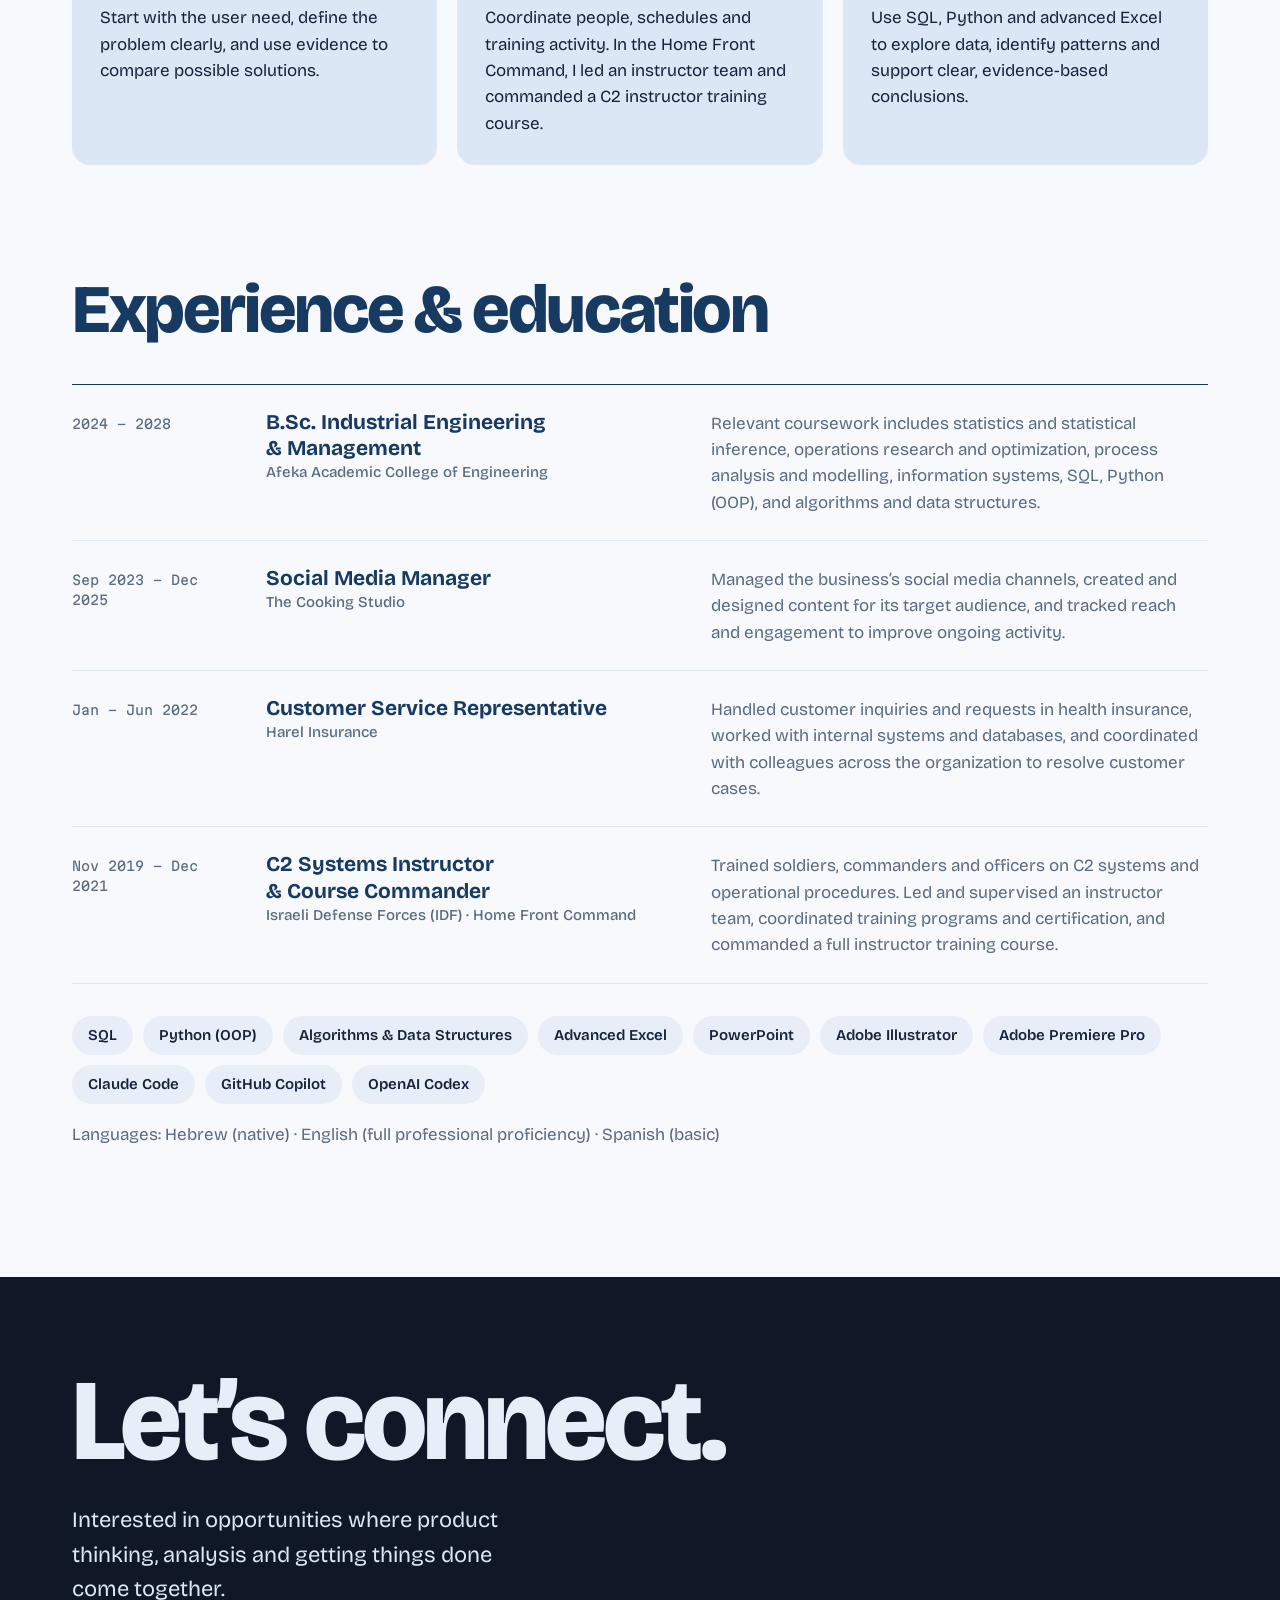
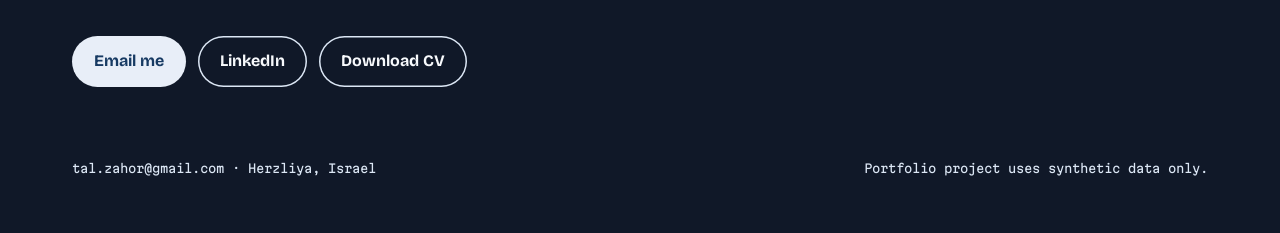
==== commit d7f4c9cd: "Clarify military service organization" ====
--- a/index.html
+++ b/index.html
@@ -230,7 +230,7 @@
         <div class="row"><span class="d">2024 – 2028</span><h3>B.Sc. Industrial Engineering &amp; Management<small>Afeka Academic College of Engineering</small></h3><p>Relevant coursework includes statistics and statistical inference, operations research and optimization, process analysis and modelling, information systems, SQL, Python (OOP), and algorithms and data structures.</p></div>
         <div class="row"><span class="d">Sep 2023 – Dec 2025</span><h3>Social Media Manager<small>The Cooking Studio</small></h3><p>Managed the business’s social media channels, created and designed content for its target audience, and tracked reach and engagement to improve ongoing activity.</p></div>
         <div class="row"><span class="d">Jan – Jun 2022</span><h3>Customer Service Representative<small>Harel Insurance</small></h3><p>Handled customer inquiries and requests in health insurance, worked with internal systems and databases, and coordinated with colleagues across the organization to resolve customer cases.</p></div>
-        <div class="row"><span class="d">Nov 2019 – Dec 2021</span><h3>C2 Systems Instructor &amp; Course Commander<small>IDF · Israel Home Front Command</small></h3><p>Trained soldiers, commanders and officers on C2 systems and operational procedures. Led and supervised an instructor team, coordinated training programs and certification, and commanded a full instructor training course.</p></div>
+        <div class="row"><span class="d">Nov 2019 – Dec 2021</span><h3>C2 Systems Instructor &amp; Course Commander<small>Israeli Defense Forces (IDF) · Home Front Command</small></h3><p>Trained soldiers, commanders and officers on C2 systems and operational procedures. Led and supervised an instructor team, coordinated training programs and certification, and commanded a full instructor training course.</p></div>
       </div>
       <div class="skills" aria-label="Skills">
         <span>SQL</span><span>Python (OOP)</span><span>Algorithms &amp; Data Structures</span><span>Advanced Excel</span><span>PowerPoint</span><span>Adobe Illustrator</span><span>Adobe Premiere Pro</span><span>Claude Code</span><span>GitHub Copilot</span><span>OpenAI Codex</span>
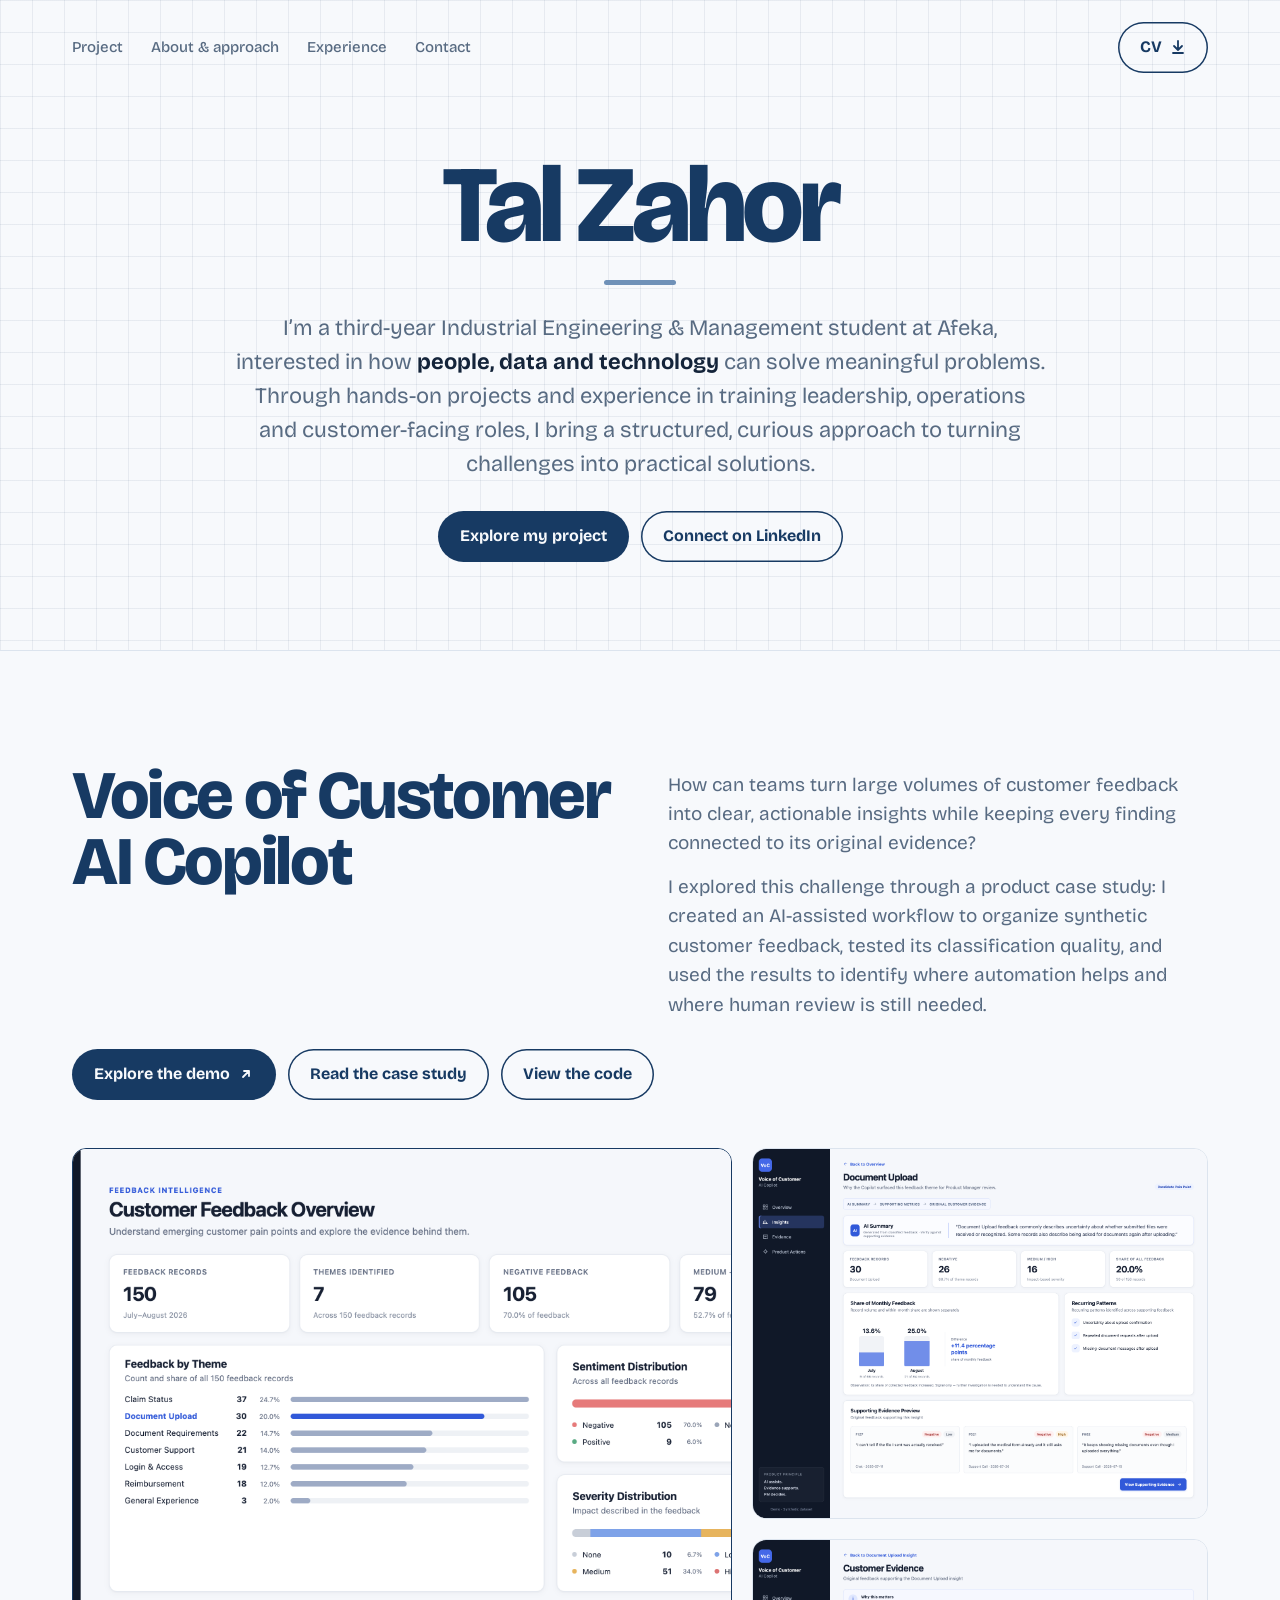
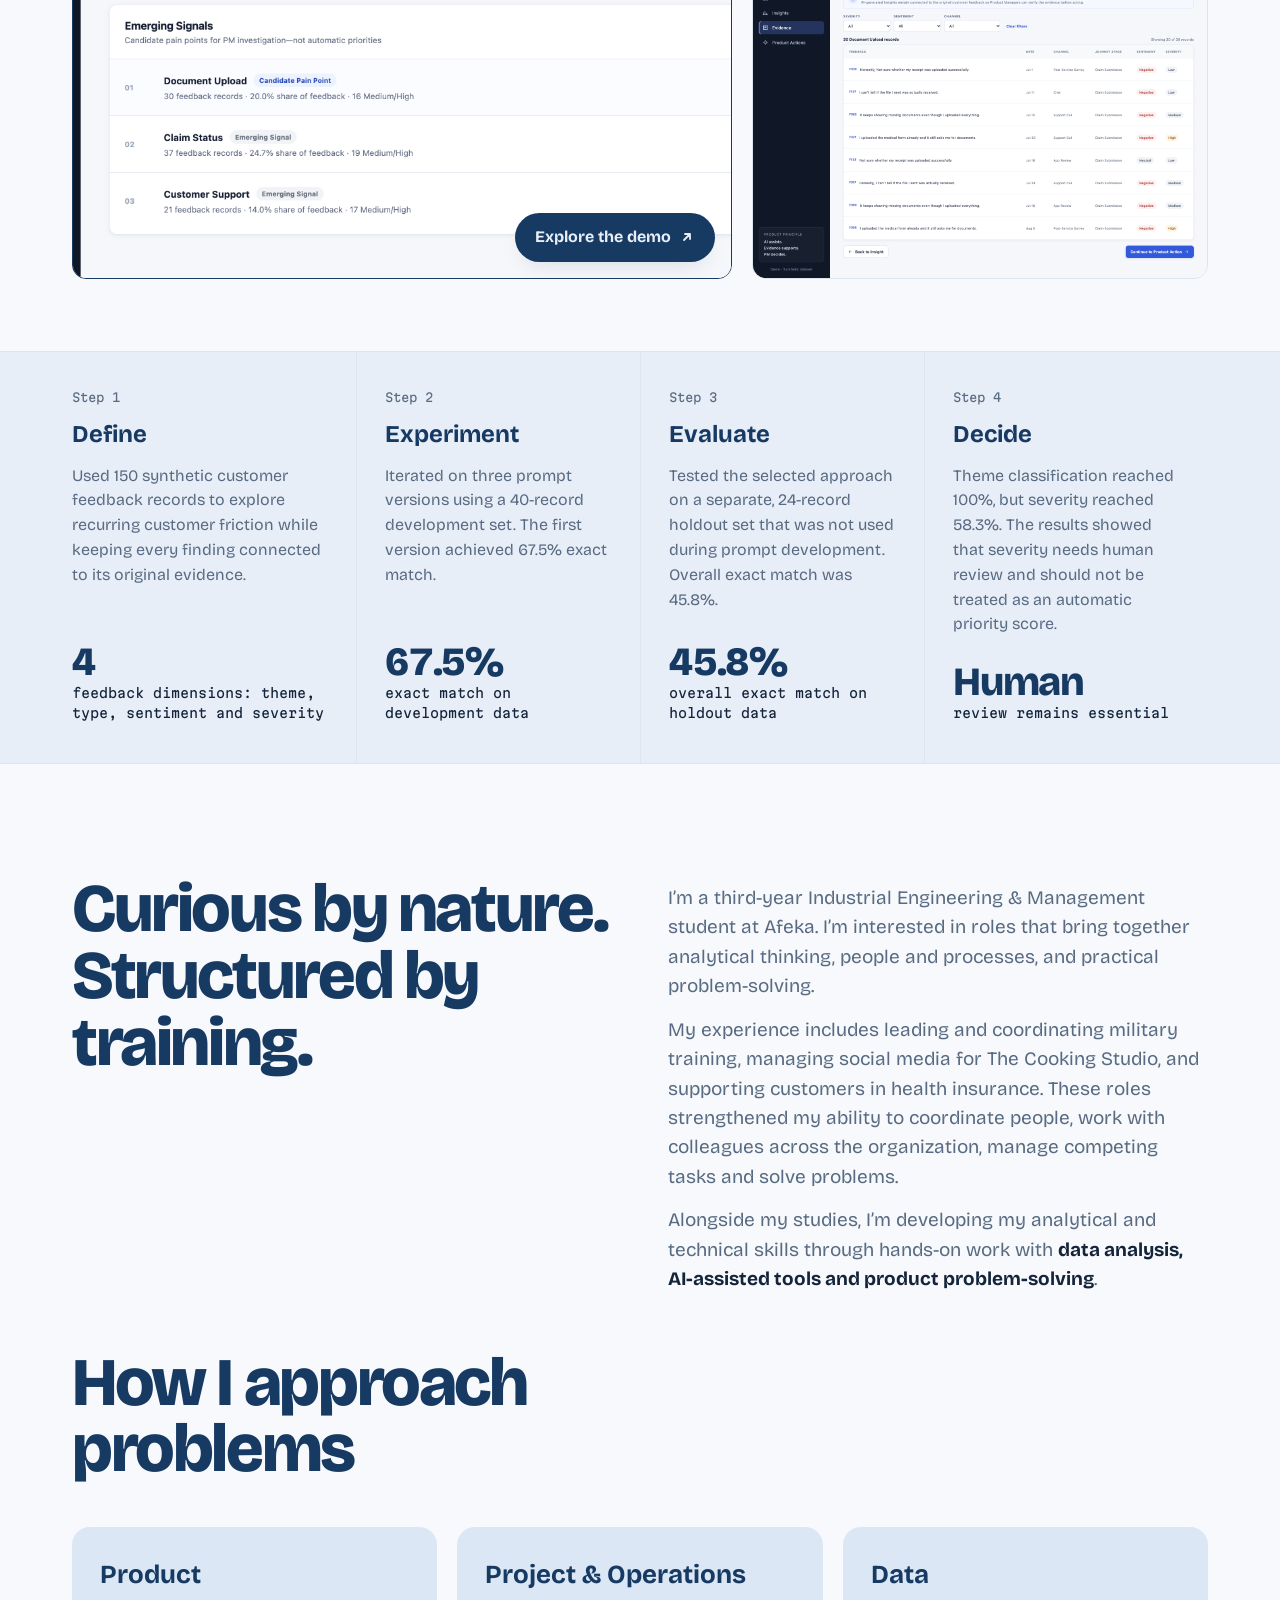
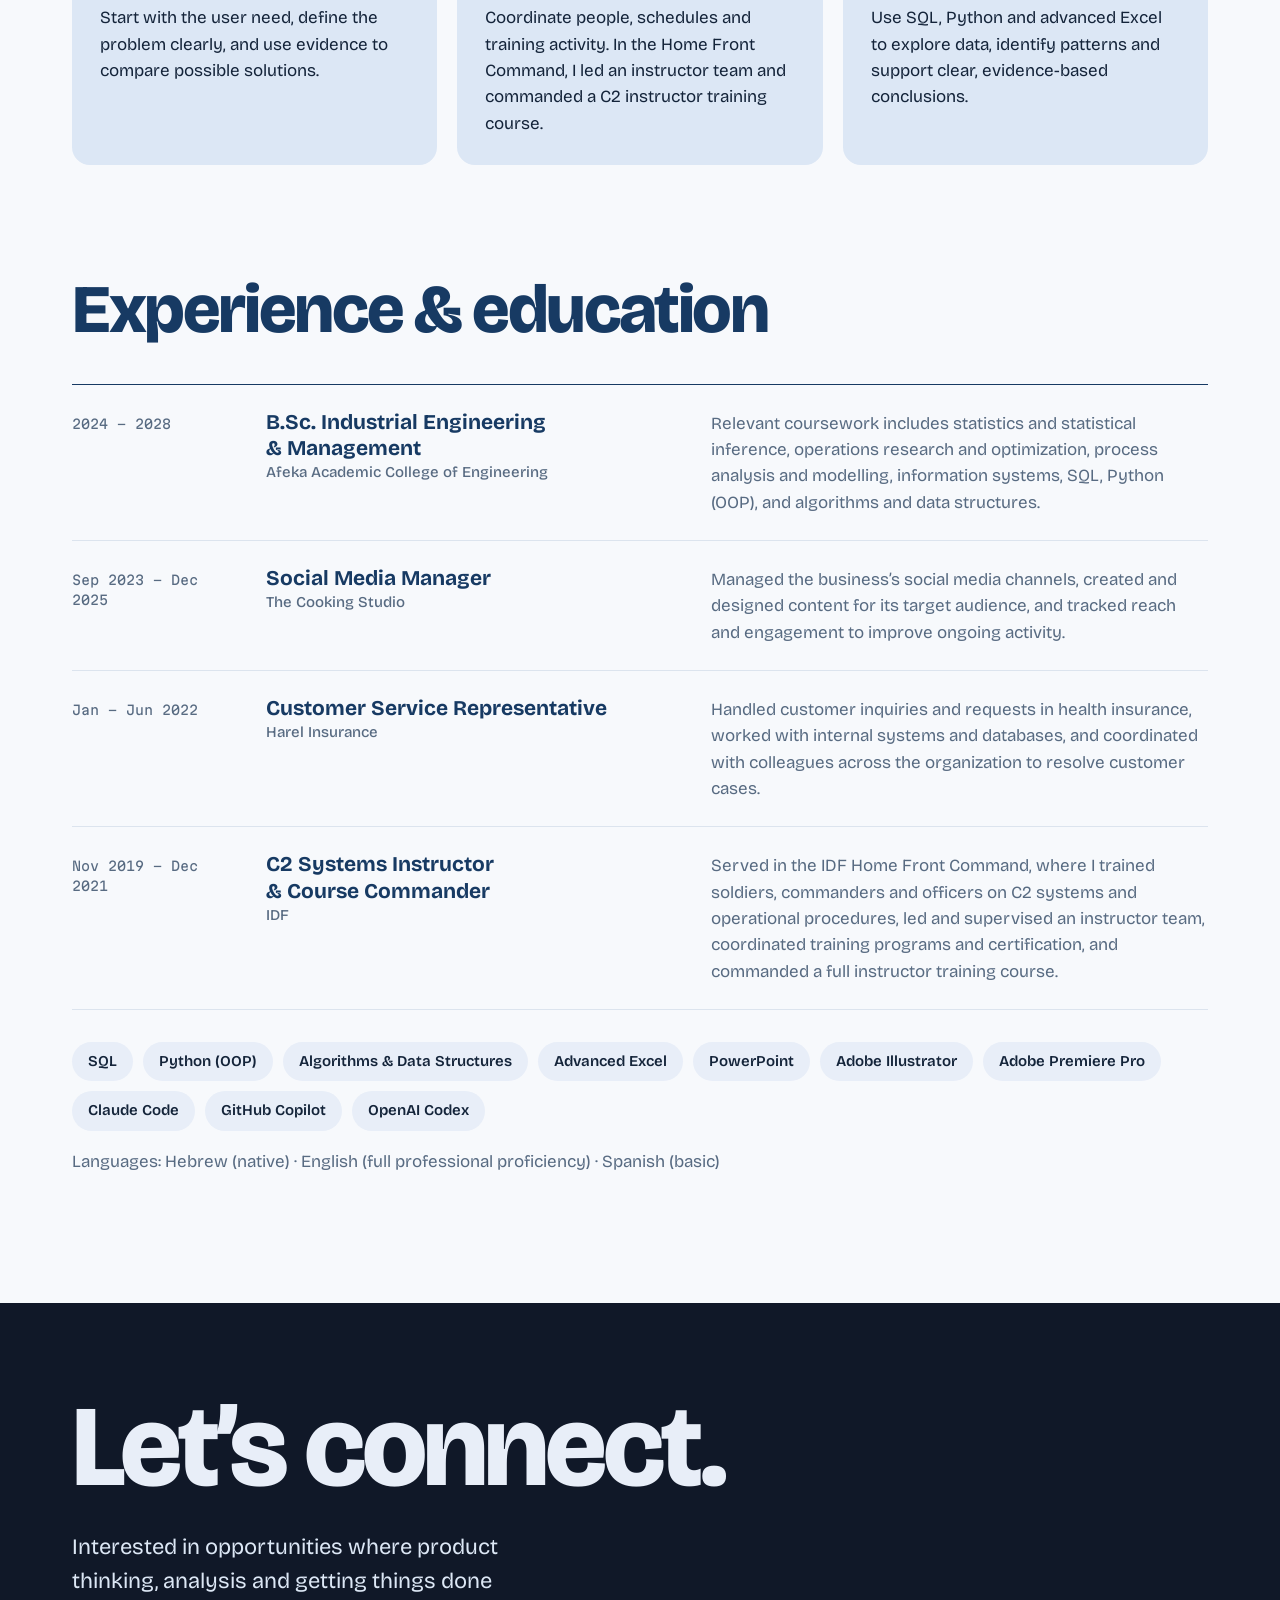
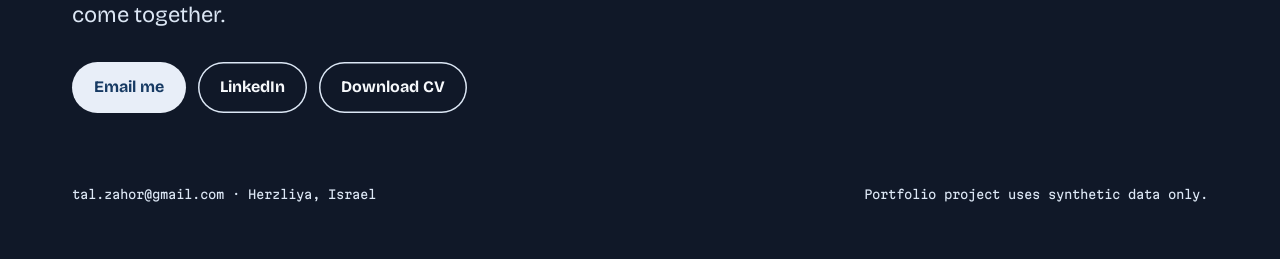
==== commit cfcc9338: "Clarify IDF experience and Home Front Command context" ====
--- a/index.html
+++ b/index.html
@@ -230,7 +230,7 @@
         <div class="row"><span class="d">2024 – 2028</span><h3>B.Sc. Industrial Engineering &amp; Management<small>Afeka Academic College of Engineering</small></h3><p>Relevant coursework includes statistics and statistical inference, operations research and optimization, process analysis and modelling, information systems, SQL, Python (OOP), and algorithms and data structures.</p></div>
         <div class="row"><span class="d">Sep 2023 – Dec 2025</span><h3>Social Media Manager<small>The Cooking Studio</small></h3><p>Managed the business’s social media channels, created and designed content for its target audience, and tracked reach and engagement to improve ongoing activity.</p></div>
         <div class="row"><span class="d">Jan – Jun 2022</span><h3>Customer Service Representative<small>Harel Insurance</small></h3><p>Handled customer inquiries and requests in health insurance, worked with internal systems and databases, and coordinated with colleagues across the organization to resolve customer cases.</p></div>
-        <div class="row"><span class="d">Nov 2019 – Dec 2021</span><h3>C2 Systems Instructor &amp; Course Commander<small>Israeli Defense Forces (IDF) · Home Front Command</small></h3><p>Trained soldiers, commanders and officers on C2 systems and operational procedures. Led and supervised an instructor team, coordinated training programs and certification, and commanded a full instructor training course.</p></div>
+        <div class="row"><span class="d">Nov 2019 – Dec 2021</span><h3>C2 Systems Instructor &amp; Course Commander<small>IDF</small></h3><p>Served in the IDF Home Front Command, where I trained soldiers, commanders and officers on C2 systems and operational procedures, led and supervised an instructor team, coordinated training programs and certification, and commanded a full instructor training course.</p></div>
       </div>
       <div class="skills" aria-label="Skills">
         <span>SQL</span><span>Python (OOP)</span><span>Algorithms &amp; Data Structures</span><span>Advanced Excel</span><span>PowerPoint</span><span>Adobe Illustrator</span><span>Adobe Premiere Pro</span><span>Claude Code</span><span>GitHub Copilot</span><span>OpenAI Codex</span>
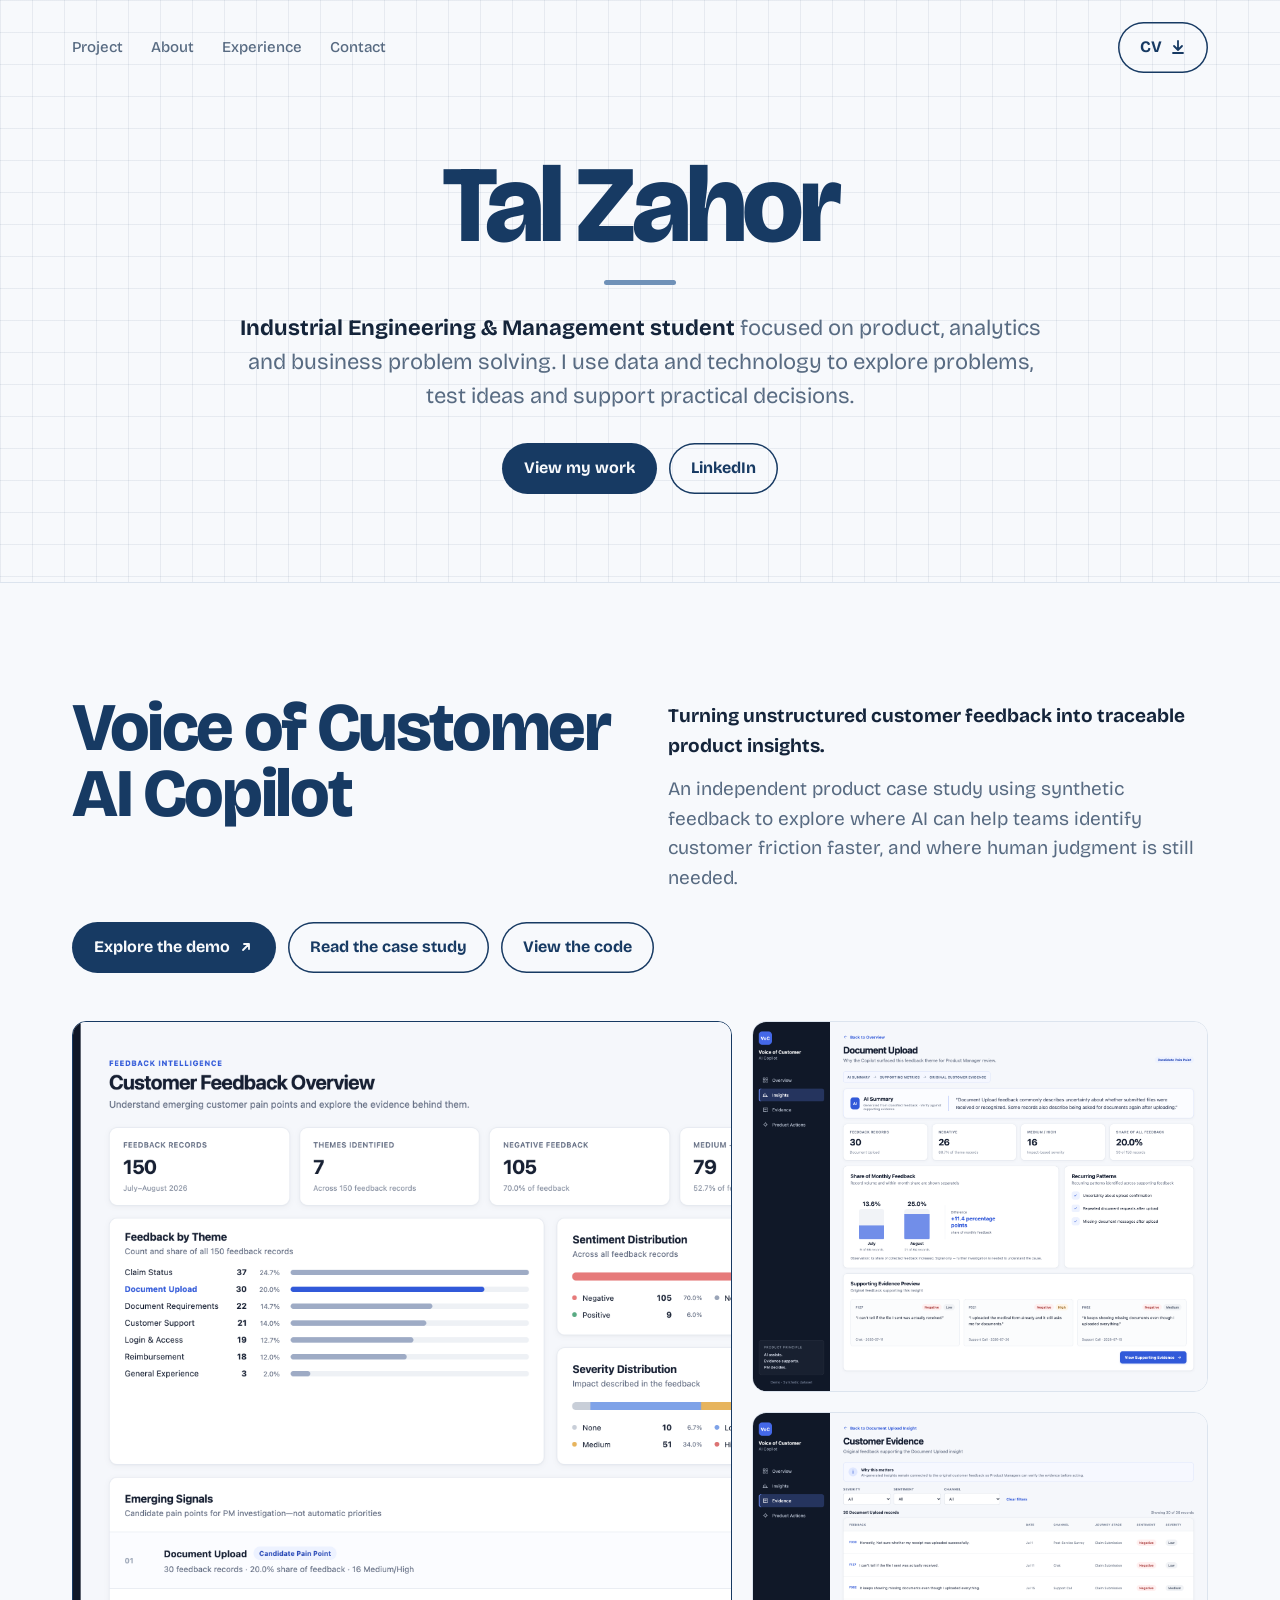
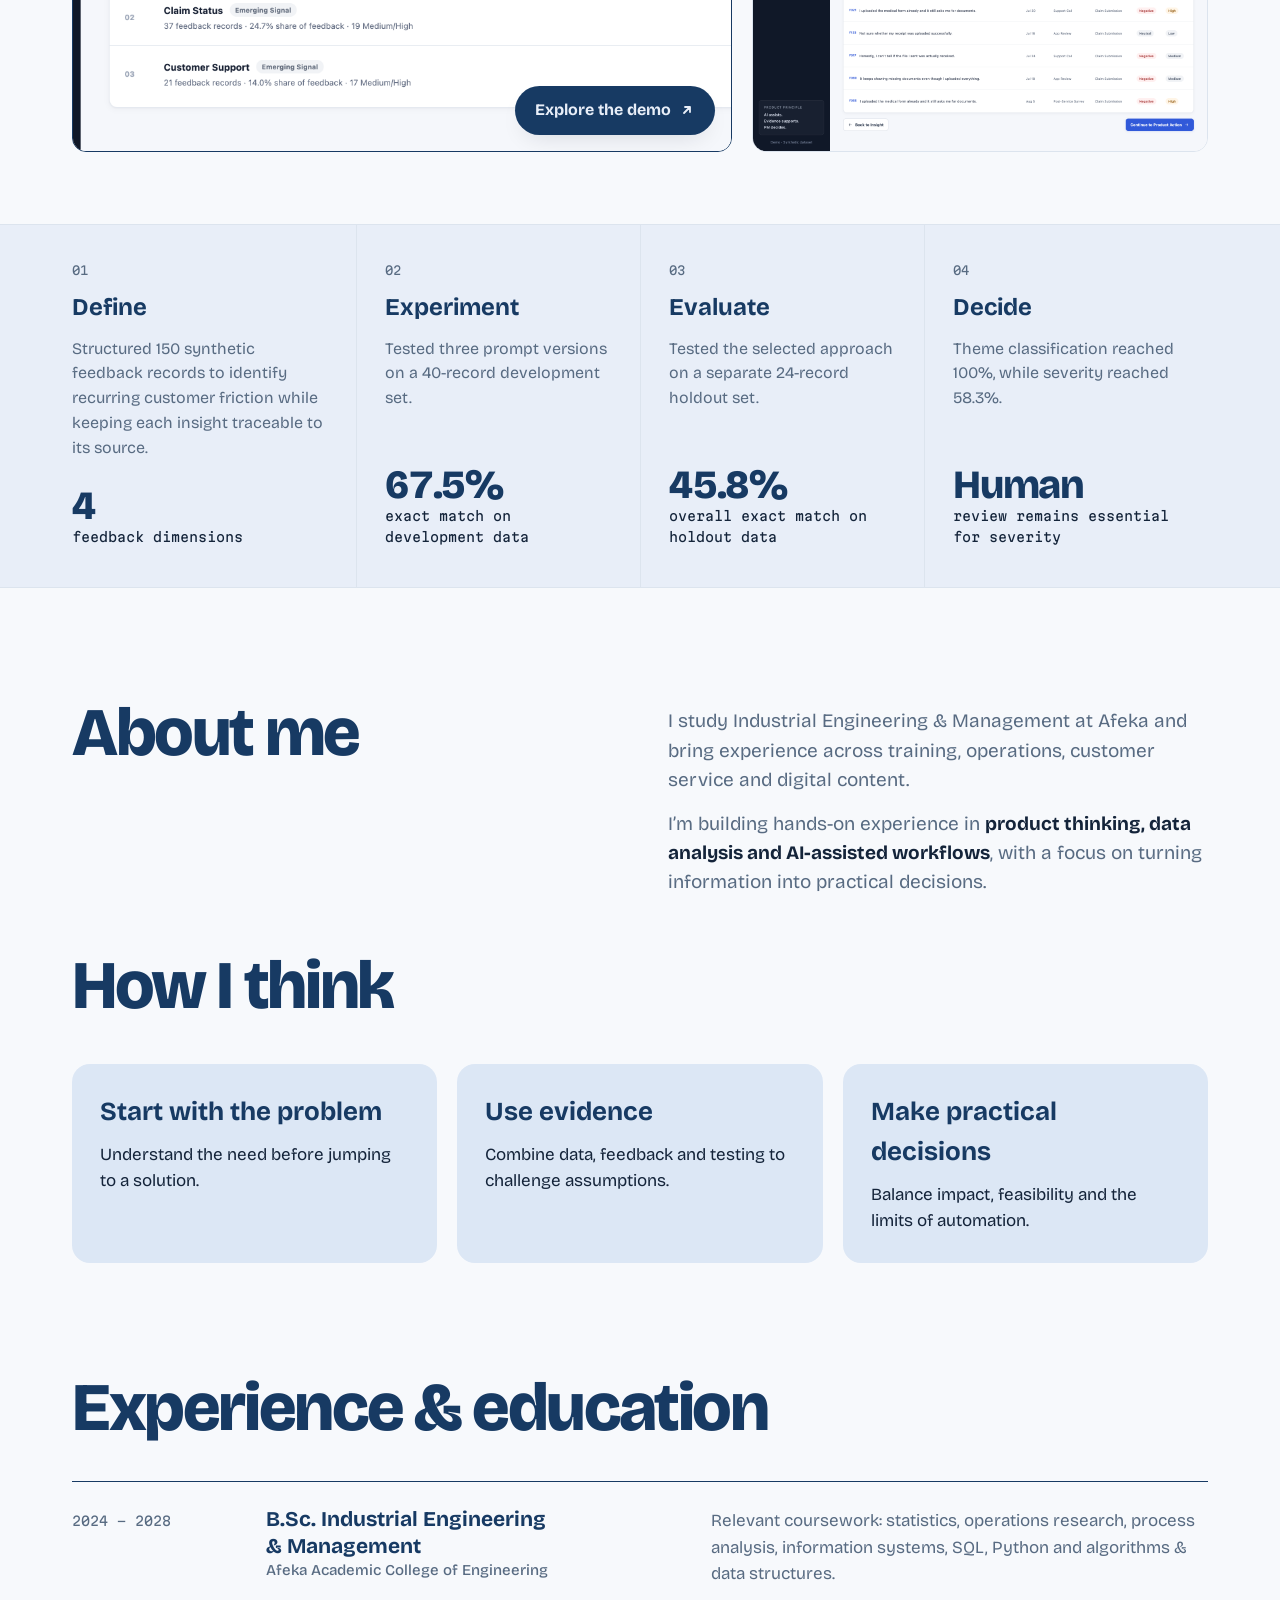
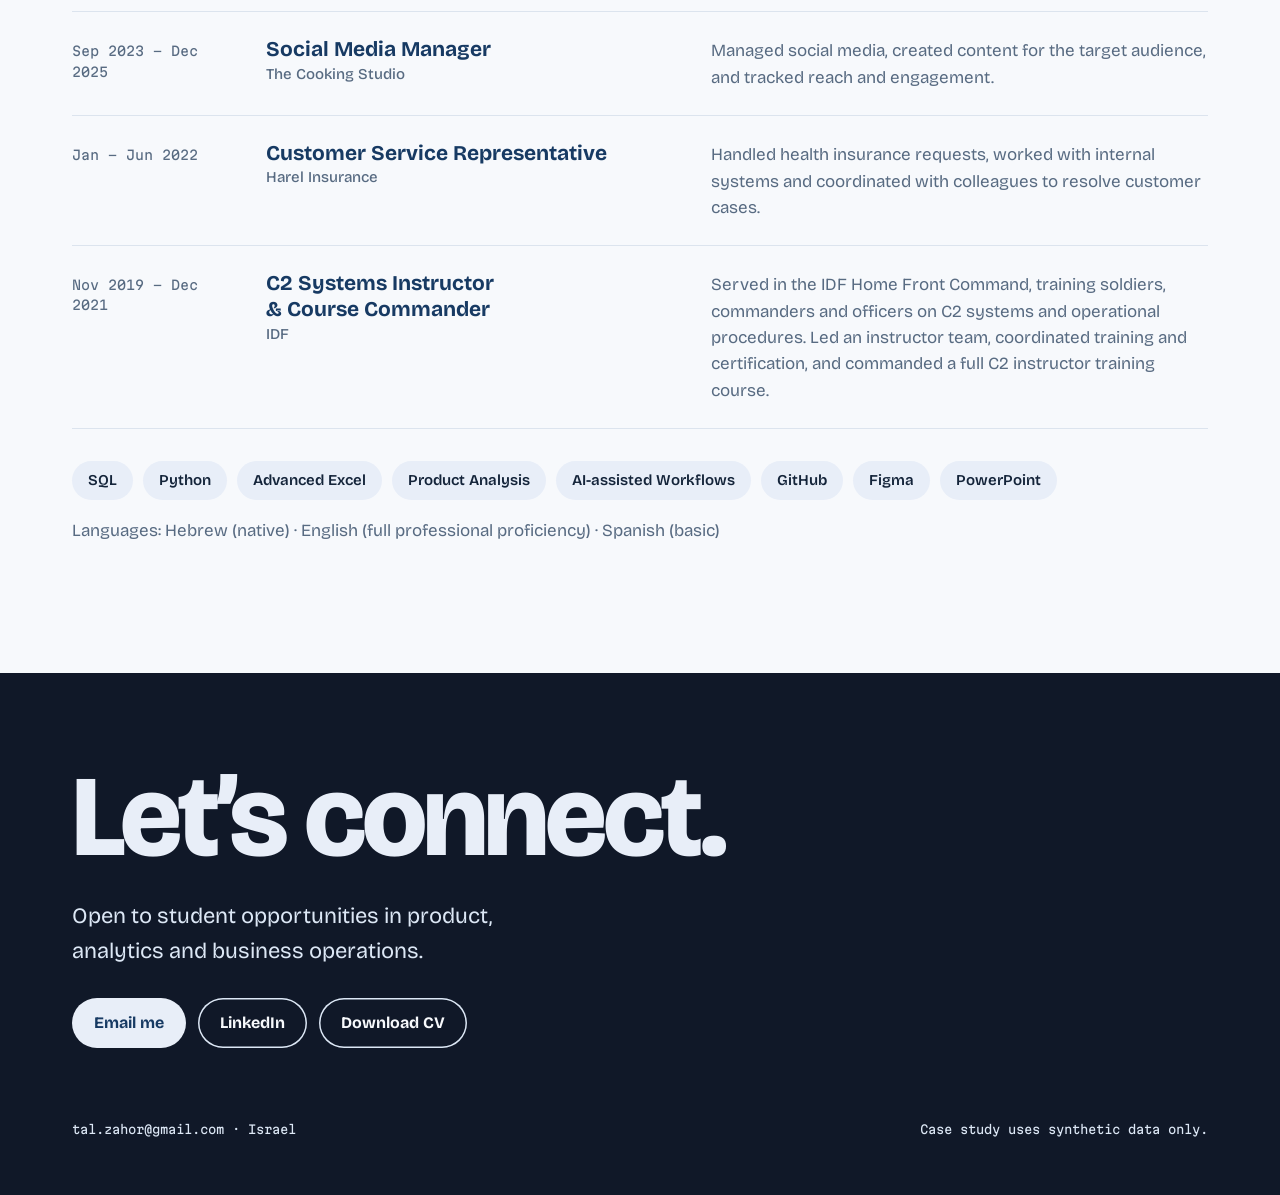
==== commit 7925e059: "Refine portfolio content and positioning without changing design" ====
--- a/index.html
+++ b/index.html
@@ -4,9 +4,9 @@
 <meta charset="utf-8">
 <meta name="viewport" content="width=device-width, initial-scale=1">
 <title>Tal Zahor | Industrial Engineering &amp; Management</title>
-<meta name="description" content="Tal Zahor – Industrial Engineering & Management student interested in product, project, data and operations roles.">
+<meta name="description" content="Tal Zahor - Industrial Engineering & Management student focused on product, analytics and business problem solving.">
 <meta property="og:title" content="Tal Zahor | Portfolio">
-<meta property="og:description" content="A product case study exploring AI-assisted customer feedback analysis, alongside experience in training leadership, operations and customer service.">
+<meta property="og:description" content="Product case study and experience across analysis, operations, training and customer-facing work.">
 <meta property="og:image" content="https://talzahor.github.io/talzahor-ops.github.io/assets/prototype-overview.png">
 <meta name="theme-color" content="#F7F9FC">
 <link rel="icon" href="data:image/svg+xml,%3Csvg xmlns='http://www.w3.org/2000/svg' viewBox='0 0 32 32'%3E%3Crect width='32' height='32' rx='8' fill='%23142B4A'/%3E%3Ctext x='16' y='21.5' font-family='Arial' font-weight='700' font-size='14' fill='%23E8EEF8' text-anchor='middle'%3ETZ%3C/text%3E%3C/svg%3E">
@@ -14,244 +14,27 @@
 <link rel="preconnect" href="https://fonts.gstatic.com" crossorigin>
 <link href="https://fonts.googleapis.com/css2?family=Bricolage+Grotesque:opsz,wght@12..96,400..800&family=Martian+Mono:wght@400;500&display=swap" rel="stylesheet">
 <style>
-:root{
-  /* palette (from Tal's swatch) */
-  --cream:#F7F9FC;   /* cool off-white page ground */
-  --butter:#E8EEF8;  /* pale blue highlight bands */
-  --blue:#DCE7F5;    /* powder blue supporting surfaces */
-  --walnut:#173A63;  /* deep navy: primary brand color */
-  /* derived */
-  --ink:#14243A;
-  --soft:#586B82;
-  --line:#DCE4EE;
-  --grid:rgba(23,58,99,.075);
-  --display:"Bricolage Grotesque",ui-sans-serif,system-ui,sans-serif;
-  --mono:"Martian Mono",ui-monospace,Menlo,monospace;
-  --ease:cubic-bezier(.16,1,.3,1);
-}
-*{box-sizing:border-box;margin:0}
-html{scroll-behavior:smooth;scroll-padding-top:24px}
-::selection{background:var(--walnut);color:var(--butter)}
-body{background:var(--cream);color:var(--ink);font-family:var(--display);font-size:17px;line-height:1.55;-webkit-font-smoothing:antialiased}
-a{color:inherit;text-underline-offset:3px}
-:focus-visible{outline:2.5px solid var(--walnut);outline-offset:3px;border-radius:6px}
-img{max-width:100%;display:block}
-h1,h2,h3{text-wrap:balance}
-.wrap{max-width:1200px;margin:0 auto;padding-inline:32px}
-
-/* nav */
-nav{display:flex;justify-content:space-between;align-items:center;padding-block:22px;font-size:15px;gap:16px}
-nav .name{font-weight:700;font-size:18px;text-decoration:none}
-nav .links{display:flex;gap:28px}
-nav .links a{text-decoration:none;color:var(--soft);font-weight:500}
-nav .links a:hover{color:var(--walnut)}
-
-/* buttons */
-.btn{display:inline-flex;align-items:center;gap:8px;background:var(--walnut);color:var(--cream);padding:13px 22px;border-radius:999px;font-weight:700;font-size:16px;text-decoration:none;transition:transform .35s var(--ease),background .2s}
-.btn:hover{transform:translateY(-2px);background:var(--ink)}
-.btn.ghost{background:transparent;color:var(--walnut);box-shadow:inset 0 0 0 1.5px var(--walnut)}
-.btn.ghost:hover{background:var(--butter)}
-.btn svg{width:16px;height:16px;flex:none}
-.cta{display:flex;gap:12px;margin-top:30px;flex-wrap:wrap}
-
-/* hero */
-.hero-band{background-image:linear-gradient(var(--grid) 1px,transparent 1px),linear-gradient(90deg,var(--grid) 1px,transparent 1px);background-size:32px 32px;border-bottom:1.5px solid var(--line)}
-.hero{padding-block:56px 88px;text-align:center}
-.hero .lede{margin-inline:auto;max-width:58ch}
-.hero .cta{justify-content:center}
-.hero-kicker{font-family:var(--mono);font-size:12px;letter-spacing:.14em;text-transform:uppercase;color:var(--soft);margin-bottom:18px}
-h1{font-size:clamp(54px,8.5vw,112px);font-weight:800;line-height:1;letter-spacing:-.045em;color:var(--walnut);white-space:nowrap}
-h1::after{content:"";display:block;width:72px;height:5px;border-radius:99px;background:#6F91B8;margin:20px auto 0}
-.lede{font-size:clamp(19px,1.8vw,22px);color:var(--soft);max-width:34ch;margin-top:26px}
-.lede b{color:var(--ink);font-weight:700}
-
-
-/* sections */
-section{padding-block:112px 0}
-h2{font-size:clamp(38px,5.4vw,68px);font-weight:800;letter-spacing:-.035em;line-height:.98;color:var(--walnut)}
-.intro{display:grid;grid-template-columns:1fr 1fr;gap:56px;align-items:start}
-.intro p:first-child{margin-top:.35em}
-.intro p{color:var(--soft);font-size:19px;max-width:52ch}
-.intro p+p{margin-top:14px}
-.intro b{color:var(--ink)}
-.shots{display:grid;grid-template-columns:1.45fr 1fr;gap:20px;margin-top:48px}
-.shots .stack{display:grid;gap:20px;min-width:0}
-.shots figure{border-radius:14px;overflow:hidden;border:1.5px solid var(--line);background:#fff}
-.shots img{width:100%;height:100%;object-fit:cover;object-position:top}
-.demo-card{position:relative;display:block;border-radius:14px;overflow:hidden;border:1.5px solid var(--walnut);background:#fff;transition:transform .4s var(--ease),box-shadow .4s var(--ease)}
-.demo-card:hover{transform:translateY(-4px);box-shadow:0 28px 48px -28px rgba(16,24,40,.12)}
-.demo-tag{position:absolute;right:16px;bottom:16px;display:inline-flex;align-items:center;gap:8px;background:var(--walnut);color:var(--butter);padding:12px 20px;border-radius:999px;font-weight:700;font-size:16px;box-shadow:0 10px 24px -10px rgba(16,24,40,.14)}
-.demo-tag svg{width:16px;height:16px}
-
-/* phases */
-.phases-band{background:var(--butter);margin-top:72px;border-block:1.5px solid var(--line)}
-.phases{display:grid;grid-template-columns:repeat(4,1fr)}
-.phase{padding:36px 28px 40px 0;display:flex;flex-direction:column;gap:10px;min-width:0}
-.phase+.phase{padding-left:28px;border-left:1.5px solid var(--line)}
-.phase .step{font-family:var(--mono);font-size:12px;color:var(--soft)}
-.phase h3{font-size:24px;font-weight:700;color:var(--walnut)}
-.phase p{color:var(--soft);font-size:16px}
-.phase .num{margin-top:auto;padding-top:14px;font-family:var(--mono);font-size:13px;color:var(--ink);font-variant-numeric:tabular-nums}
-.phase .num b{display:block;font-family:var(--display);font-size:40px;font-weight:800;letter-spacing:-.03em;color:var(--walnut);line-height:1.05}
-
-/* lenses */
-.lenses{display:grid;grid-template-columns:repeat(3,1fr);gap:20px;margin-top:44px}
-.lens{background:var(--blue);border-radius:18px;padding:28px}
-.lens h3{font-size:26px;font-weight:700;color:var(--walnut)}
-.lens p{margin-top:10px;color:var(--ink)}
-
-/* experience */
-.exp{margin-top:40px;border-top:1.5px solid var(--walnut)}
-.exp .row{display:grid;grid-template-columns:170px 1.1fr 1.3fr;gap:24px;padding-block:24px;border-bottom:1.5px solid var(--line);align-items:baseline}
-.exp .d{font-family:var(--mono);font-size:13px;color:var(--soft);font-variant-numeric:tabular-nums}
-.exp h3{font-size:21px;font-weight:700;color:var(--walnut);line-height:1.25}
-.exp h3 small{display:block;font-size:15px;font-weight:500;color:var(--soft);margin-top:2px}
-.exp p{color:var(--soft)}
-.skills{display:flex;flex-wrap:wrap;gap:10px;margin-top:32px}
-.skills span{background:var(--butter);color:var(--ink);border-radius:999px;padding:8px 16px;font-size:15px;font-weight:600}
-
-/* footer */
-footer{margin-top:128px;background:#101828;color:#F5F7FB;padding-block:88px 56px}
-footer h2{color:var(--butter);font-size:clamp(56px,9vw,120px)}
-footer .lede{color:var(--blue)}
-footer .btn{background:var(--butter);color:var(--walnut)}
-footer .btn:hover{background:var(--cream)}
-footer .btn.ghost{background:transparent;color:var(--cream);box-shadow:inset 0 0 0 1.5px var(--blue)}
-footer .btn.ghost:hover{background:rgba(255,248,226,.08)}
-.fine{margin-top:72px;font-family:var(--mono);font-size:12px;color:var(--blue);display:flex;justify-content:space-between;gap:16px;flex-wrap:wrap}
-
-@media (max-width:900px){
-  .wrap{padding-inline:max(16px,env(safe-area-inset-left,0px))}
-  nav .links{display:none}
-  .hero{padding-block:24px 64px}
-  .intro{grid-template-columns:1fr;gap:20px}
-  .shots{grid-template-columns:1fr}
-  .phases{grid-template-columns:1fr 1fr}
-  .phase,.phase+.phase{padding:28px 16px 28px 0;border-left:0}
-  .phase:nth-child(even){padding-left:16px;border-left:0}
-  .phase:nth-child(n+3){border-top:1.5px solid var(--line)}
-  .lenses{grid-template-columns:1fr}
-  .exp .row{grid-template-columns:1fr;gap:4px}
-  section{padding-block:80px 0}
-}
-@media (max-width:520px){
-  .phases{grid-template-columns:1fr}
-  .phase:nth-child(even){padding-left:0;border-left:0}
-  .phase+.phase{border-top:1.5px solid var(--line)}
-}
-@media (prefers-reduced-motion:reduce){
-  *{animation:none!important;transition:none!important}
-  html{scroll-behavior:auto}
-}
+:root{--cream:#F7F9FC;--butter:#E8EEF8;--blue:#DCE7F5;--walnut:#173A63;--ink:#14243A;--soft:#586B82;--line:#DCE4EE;--grid:rgba(23,58,99,.075);--display:"Bricolage Grotesque",ui-sans-serif,system-ui,sans-serif;--mono:"Martian Mono",ui-monospace,Menlo,monospace;--ease:cubic-bezier(.16,1,.3,1)}
+*{box-sizing:border-box;margin:0}html{scroll-behavior:smooth;scroll-padding-top:24px}::selection{background:var(--walnut);color:var(--butter)}body{background:var(--cream);color:var(--ink);font-family:var(--display);font-size:17px;line-height:1.55;-webkit-font-smoothing:antialiased}a{color:inherit;text-underline-offset:3px}:focus-visible{outline:2.5px solid var(--walnut);outline-offset:3px;border-radius:6px}img{max-width:100%;display:block}h1,h2,h3{text-wrap:balance}.wrap{max-width:1200px;margin:0 auto;padding-inline:32px}
+nav{display:flex;justify-content:space-between;align-items:center;padding-block:22px;font-size:15px;gap:16px}nav .name{font-weight:700;font-size:18px;text-decoration:none}nav .links{display:flex;gap:28px}nav .links a{text-decoration:none;color:var(--soft);font-weight:500}nav .links a:hover{color:var(--walnut)}
+.btn{display:inline-flex;align-items:center;gap:8px;background:var(--walnut);color:var(--cream);padding:13px 22px;border-radius:999px;font-weight:700;font-size:16px;text-decoration:none;transition:transform .35s var(--ease),background .2s}.btn:hover{transform:translateY(-2px);background:var(--ink)}.btn.ghost{background:transparent;color:var(--walnut);box-shadow:inset 0 0 0 1.5px var(--walnut)}.btn.ghost:hover{background:var(--butter)}.btn svg{width:16px;height:16px;flex:none}.cta{display:flex;gap:12px;margin-top:30px;flex-wrap:wrap}
+.hero-band{background-image:linear-gradient(var(--grid) 1px,transparent 1px),linear-gradient(90deg,var(--grid) 1px,transparent 1px);background-size:32px 32px;border-bottom:1.5px solid var(--line)}.hero{padding-block:56px 88px;text-align:center}.hero .lede{margin-inline:auto;max-width:58ch}.hero .cta{justify-content:center}.hero-kicker{font-family:var(--mono);font-size:12px;letter-spacing:.14em;text-transform:uppercase;color:var(--soft);margin-bottom:18px}h1{font-size:clamp(54px,8.5vw,112px);font-weight:800;line-height:1;letter-spacing:-.045em;color:var(--walnut);white-space:nowrap}h1::after{content:"";display:block;width:72px;height:5px;border-radius:99px;background:#6F91B8;margin:20px auto 0}.lede{font-size:clamp(19px,1.8vw,22px);color:var(--soft);max-width:34ch;margin-top:26px}.lede b{color:var(--ink);font-weight:700}
+section{padding-block:112px 0}h2{font-size:clamp(38px,5.4vw,68px);font-weight:800;letter-spacing:-.035em;line-height:.98;color:var(--walnut)}.intro{display:grid;grid-template-columns:1fr 1fr;gap:56px;align-items:start}.intro p:first-child{margin-top:.35em}.intro p{color:var(--soft);font-size:19px;max-width:52ch}.intro p+p{margin-top:14px}.intro b{color:var(--ink)}.shots{display:grid;grid-template-columns:1.45fr 1fr;gap:20px;margin-top:48px}.shots .stack{display:grid;gap:20px;min-width:0}.shots figure{border-radius:14px;overflow:hidden;border:1.5px solid var(--line);background:#fff}.shots img{width:100%;height:100%;object-fit:cover;object-position:top}.demo-card{position:relative;display:block;border-radius:14px;overflow:hidden;border:1.5px solid var(--walnut);background:#fff;transition:transform .4s var(--ease),box-shadow .4s var(--ease)}.demo-card:hover{transform:translateY(-4px);box-shadow:0 28px 48px -28px rgba(16,24,40,.12)}.demo-tag{position:absolute;right:16px;bottom:16px;display:inline-flex;align-items:center;gap:8px;background:var(--walnut);color:var(--butter);padding:12px 20px;border-radius:999px;font-weight:700;font-size:16px;box-shadow:0 10px 24px -10px rgba(16,24,40,.14)}.demo-tag svg{width:16px;height:16px}
+.phases-band{background:var(--butter);margin-top:72px;border-block:1.5px solid var(--line)}.phases{display:grid;grid-template-columns:repeat(4,1fr)}.phase{padding:36px 28px 40px 0;display:flex;flex-direction:column;gap:10px;min-width:0}.phase+.phase{padding-left:28px;border-left:1.5px solid var(--line)}.phase .step{font-family:var(--mono);font-size:12px;color:var(--soft)}.phase h3{font-size:24px;font-weight:700;color:var(--walnut)}.phase p{color:var(--soft);font-size:16px}.phase .num{margin-top:auto;padding-top:14px;font-family:var(--mono);font-size:13px;color:var(--ink);font-variant-numeric:tabular-nums}.phase .num b{display:block;font-family:var(--display);font-size:40px;font-weight:800;letter-spacing:-.03em;color:var(--walnut);line-height:1.05}
+.lenses{display:grid;grid-template-columns:repeat(3,1fr);gap:20px;margin-top:44px}.lens{background:var(--blue);border-radius:18px;padding:28px}.lens h3{font-size:26px;font-weight:700;color:var(--walnut)}.lens p{margin-top:10px;color:var(--ink)}
+.exp{margin-top:40px;border-top:1.5px solid var(--walnut)}.exp .row{display:grid;grid-template-columns:170px 1.1fr 1.3fr;gap:24px;padding-block:24px;border-bottom:1.5px solid var(--line);align-items:baseline}.exp .d{font-family:var(--mono);font-size:13px;color:var(--soft);font-variant-numeric:tabular-nums}.exp h3{font-size:21px;font-weight:700;color:var(--walnut);line-height:1.25}.exp h3 small{display:block;font-size:15px;font-weight:500;color:var(--soft);margin-top:2px}.exp p{color:var(--soft)}.skills{display:flex;flex-wrap:wrap;gap:10px;margin-top:32px}.skills span{background:var(--butter);color:var(--ink);border-radius:999px;padding:8px 16px;font-size:15px;font-weight:600}
+footer{margin-top:128px;background:#101828;color:#F5F7FB;padding-block:88px 56px}footer h2{color:var(--butter);font-size:clamp(56px,9vw,120px)}footer .lede{color:var(--blue)}footer .btn{background:var(--butter);color:var(--walnut)}footer .btn:hover{background:var(--cream)}footer .btn.ghost{background:transparent;color:var(--cream);box-shadow:inset 0 0 0 1.5px var(--blue)}footer .btn.ghost:hover{background:rgba(255,248,226,.08)}.fine{margin-top:72px;font-family:var(--mono);font-size:12px;color:var(--blue);display:flex;justify-content:space-between;gap:16px;flex-wrap:wrap}
+@media (max-width:900px){.wrap{padding-inline:max(16px,env(safe-area-inset-left,0px))}nav .links{display:none}.hero{padding-block:24px 64px}.intro{grid-template-columns:1fr;gap:20px}.shots{grid-template-columns:1fr}.phases{grid-template-columns:1fr 1fr}.phase,.phase+.phase{padding:28px 16px 28px 0;border-left:0}.phase:nth-child(even){padding-left:16px;border-left:0}.phase:nth-child(n+3){border-top:1.5px solid var(--line)}.lenses{grid-template-columns:1fr}.exp .row{grid-template-columns:1fr;gap:4px}section{padding-block:80px 0}}
+@media (max-width:520px){.phases{grid-template-columns:1fr}.phase:nth-child(even){padding-left:0;border-left:0}.phase+.phase{border-top:1.5px solid var(--line)}}@media (prefers-reduced-motion:reduce){*{animation:none!important;transition:none!important}html{scroll-behavior:auto}}
 </style>
 </head>
 <body>
-
-<div class="hero-band">
-  <div class="wrap">
-    <nav>
-      <div class="links"><a href="#project">Project</a><a href="#fit">About &amp; approach</a><a href="#experience">Experience</a><a href="#contact">Contact</a></div>
-      <a class="btn ghost" href="assets/Tal-Zahor-CV.pdf" target="_blank" rel="noopener">CV
-        <svg viewBox="0 0 16 16" fill="none" stroke="currentColor" stroke-width="1.8" stroke-linecap="round" stroke-linejoin="round" aria-hidden="true"><path d="M8 2v9M4 7l4 4 4-4M3 14h10"/></svg></a>
-    </nav>
-    <header class="hero" id="top">
-      <div>
-        <h1>Tal Zahor</h1>
-        <p class="lede">I’m a third-year Industrial Engineering &amp; Management student at Afeka, interested in how <b>people, data and technology</b> can solve meaningful problems. Through hands-on projects and experience in training leadership, operations and customer-facing roles, I bring a structured, curious approach to turning challenges into practical solutions.</p>
-        <div class="cta">
-          <a class="btn" href="#project">Explore my project</a>
-          <a class="btn ghost" href="https://www.linkedin.com/in/talzahor/" target="_blank" rel="noopener">Connect on LinkedIn</a>
-        </div>
-      </div>
-    </header>
-  </div>
-</div>
-
+<div class="hero-band"><div class="wrap"><nav><div class="links"><a href="#project">Project</a><a href="#fit">About</a><a href="#experience">Experience</a><a href="#contact">Contact</a></div><a class="btn ghost" href="assets/Tal-Zahor-CV.pdf" target="_blank" rel="noopener">CV<svg viewBox="0 0 16 16" fill="none" stroke="currentColor" stroke-width="1.8" stroke-linecap="round" stroke-linejoin="round" aria-hidden="true"><path d="M8 2v9M4 7l4 4 4-4M3 14h10"/></svg></a></nav><header class="hero" id="top"><div><h1>Tal Zahor</h1><p class="lede"><b>Industrial Engineering &amp; Management student</b> focused on product, analytics and business problem solving. I use data and technology to explore problems, test ideas and support practical decisions.</p><div class="cta"><a class="btn" href="#project">View my work</a><a class="btn ghost" href="https://www.linkedin.com/in/talzahor/" target="_blank" rel="noopener">LinkedIn</a></div></div></header></div></div>
 <main>
-  <section id="project">
-    <div class="wrap">
-      <div class="intro">
-        <h2>Voice of Customer<br>AI Copilot</h2>
-        <div>
-          <p>How can teams turn large volumes of customer feedback into clear, actionable insights while keeping every finding connected to its original evidence?</p>
-          <p>I explored this challenge through a product case study: I created an AI-assisted workflow to organize synthetic customer feedback, tested its classification quality, and used the results to identify where automation helps and where human review is still needed.</p>
-        </div>
-      </div>
-      <div class="cta">
-        <a class="btn" href="demo/" target="_blank" rel="noopener">Explore the demo
-          <svg viewBox="0 0 16 16" fill="none" stroke="currentColor" stroke-width="1.8" stroke-linecap="round" stroke-linejoin="round" aria-hidden="true"><path d="M5 11l6-6M6 5h5v5"/></svg></a>
-        <a class="btn ghost" href="assets/VoC-Copilot-Case-Study.pdf" target="_blank" rel="noopener">Read the case study</a>
-        <a class="btn ghost" href="https://github.com/talzahor-ops/voice-of-customer-ai-copilot" target="_blank" rel="noopener">View the code</a>
-      </div>
-      <div class="shots">
-        <a class="demo-card" href="demo/" target="_blank" rel="noopener" aria-label="Open the Voice of Customer AI Copilot demo">
-          <img src="assets/prototype-overview.png" alt="Overview of the Voice of Customer AI Copilot prototype" width="1440" height="1080">
-          <span class="demo-tag">Explore the demo<svg viewBox="0 0 16 16" fill="none" stroke="currentColor" stroke-width="1.8" stroke-linecap="round" stroke-linejoin="round" aria-hidden="true"><path d="M5 11l6-6M6 5h5v5"/></svg></span>
-        </a>
-        <div class="stack">
-          <figure><img src="assets/prototype-insights.png" alt="Insights screen with AI summary and supporting metrics" width="1440" height="1171" loading="lazy"></figure>
-          <figure><img src="assets/prototype-evidence.png" alt="Evidence screen showing original customer feedback records" width="1440" height="1074" loading="lazy"></figure>
-        </div>
-      </div>
-    </div>
-    <div class="phases-band">
-      <div class="wrap phases">
-        <div class="phase"><span class="step">Step 1</span><h3>Define</h3><p>Used 150 synthetic customer feedback records to explore recurring customer friction while keeping every finding connected to its original evidence.</p><div class="num"><b>4</b>feedback dimensions: theme, type, sentiment and severity</div></div>
-        <div class="phase"><span class="step">Step 2</span><h3>Experiment</h3><p>Iterated on three prompt versions using a 40-record development set. The first version achieved 67.5% exact match.</p><div class="num"><b>67.5%</b>exact match on development data</div></div>
-        <div class="phase"><span class="step">Step 3</span><h3>Evaluate</h3><p>Tested the selected approach on a separate, 24-record holdout set that was not used during prompt development. Overall exact match was 45.8%.</p><div class="num"><b>45.8%</b>overall exact match on holdout data</div></div>
-        <div class="phase"><span class="step">Step 4</span><h3>Decide</h3><p>Theme classification reached 100%, but severity reached 58.3%. The results showed that severity needs human review and should not be treated as an automatic priority score.</p><div class="num"><b>Human</b>review remains essential</div></div>
-      </div>
-    </div>
-  </section>
-
-  <section id="fit">
-    <div class="wrap">
-      <div class="intro">
-        <h2>Curious by nature.<br>Structured by training.</h2>
-        <div>
-          <p>I’m a third-year Industrial Engineering &amp; Management student at Afeka. I’m interested in roles that bring together analytical thinking, people and processes, and practical problem-solving.</p>
-          <p>My experience includes leading and coordinating military training, managing social media for The Cooking Studio, and supporting customers in health insurance. These roles strengthened my ability to coordinate people, work with colleagues across the organization, manage competing tasks and solve problems.</p>
-          <p>Alongside my studies, I’m developing my analytical and technical skills through hands-on work with <b>data analysis, AI-assisted tools and product problem-solving</b>.</p>
-        </div>
-      </div>
-      <h2 style="margin-top:56px">How I approach<br>problems</h2>
-      <div class="lenses">
-        <div class="lens"><h3>Product</h3><p>Start with the user need, define the problem clearly, and use evidence to compare possible solutions.</p></div>
-        <div class="lens"><h3>Project &amp; Operations</h3><p>Coordinate people, schedules and training activity. In the Home Front Command, I led an instructor team and commanded a C2 instructor training course.</p></div>
-        <div class="lens"><h3>Data</h3><p>Use SQL, Python and advanced Excel to explore data, identify patterns and support clear, evidence-based conclusions.</p></div>
-      </div>
-    </div>
-  </section>
-
-  <section id="experience">
-    <div class="wrap">
-      <h2>Experience &amp; education</h2>
-      <div class="exp">
-        <div class="row"><span class="d">2024 – 2028</span><h3>B.Sc. Industrial Engineering &amp; Management<small>Afeka Academic College of Engineering</small></h3><p>Relevant coursework includes statistics and statistical inference, operations research and optimization, process analysis and modelling, information systems, SQL, Python (OOP), and algorithms and data structures.</p></div>
-        <div class="row"><span class="d">Sep 2023 – Dec 2025</span><h3>Social Media Manager<small>The Cooking Studio</small></h3><p>Managed the business’s social media channels, created and designed content for its target audience, and tracked reach and engagement to improve ongoing activity.</p></div>
-        <div class="row"><span class="d">Jan – Jun 2022</span><h3>Customer Service Representative<small>Harel Insurance</small></h3><p>Handled customer inquiries and requests in health insurance, worked with internal systems and databases, and coordinated with colleagues across the organization to resolve customer cases.</p></div>
-        <div class="row"><span class="d">Nov 2019 – Dec 2021</span><h3>C2 Systems Instructor &amp; Course Commander<small>IDF</small></h3><p>Served in the IDF Home Front Command, where I trained soldiers, commanders and officers on C2 systems and operational procedures, led and supervised an instructor team, coordinated training programs and certification, and commanded a full instructor training course.</p></div>
-      </div>
-      <div class="skills" aria-label="Skills">
-        <span>SQL</span><span>Python (OOP)</span><span>Algorithms &amp; Data Structures</span><span>Advanced Excel</span><span>PowerPoint</span><span>Adobe Illustrator</span><span>Adobe Premiere Pro</span><span>Claude Code</span><span>GitHub Copilot</span><span>OpenAI Codex</span>
-      </div>
-      <p style="margin-top:18px;color:var(--soft)">Languages: Hebrew (native) · English (full professional proficiency) · Spanish (basic)</p>
-    </div>
-  </section>
+<section id="project"><div class="wrap"><div class="intro"><h2>Voice of Customer<br>AI Copilot</h2><div><p><b>Turning unstructured customer feedback into traceable product insights.</b></p><p>An independent product case study using synthetic feedback to explore where AI can help teams identify customer friction faster, and where human judgment is still needed.</p></div></div><div class="cta"><a class="btn" href="demo/" target="_blank" rel="noopener">Explore the demo<svg viewBox="0 0 16 16" fill="none" stroke="currentColor" stroke-width="1.8" stroke-linecap="round" stroke-linejoin="round" aria-hidden="true"><path d="M5 11l6-6M6 5h5v5"/></svg></a><a class="btn ghost" href="assets/VoC-Copilot-Case-Study.pdf" target="_blank" rel="noopener">Read the case study</a><a class="btn ghost" href="https://github.com/talzahor-ops/voice-of-customer-ai-copilot" target="_blank" rel="noopener">View the code</a></div><div class="shots"><a class="demo-card" href="demo/" target="_blank" rel="noopener" aria-label="Open the Voice of Customer AI Copilot demo"><img src="assets/prototype-overview.png" alt="Overview of the Voice of Customer AI Copilot prototype" width="1440" height="1080"><span class="demo-tag">Explore the demo<svg viewBox="0 0 16 16" fill="none" stroke="currentColor" stroke-width="1.8" stroke-linecap="round" stroke-linejoin="round" aria-hidden="true"><path d="M5 11l6-6M6 5h5v5"/></svg></span></a><div class="stack"><figure><img src="assets/prototype-insights.png" alt="Insights screen with AI summary and supporting metrics" width="1440" height="1171" loading="lazy"></figure><figure><img src="assets/prototype-evidence.png" alt="Evidence screen showing original customer feedback records" width="1440" height="1074" loading="lazy"></figure></div></div></div><div class="phases-band"><div class="wrap phases"><div class="phase"><span class="step">01</span><h3>Define</h3><p>Structured 150 synthetic feedback records to identify recurring customer friction while keeping each insight traceable to its source.</p><div class="num"><b>4</b>feedback dimensions</div></div><div class="phase"><span class="step">02</span><h3>Experiment</h3><p>Tested three prompt versions on a 40-record development set.</p><div class="num"><b>67.5%</b>exact match on development data</div></div><div class="phase"><span class="step">03</span><h3>Evaluate</h3><p>Tested the selected approach on a separate 24-record holdout set.</p><div class="num"><b>45.8%</b>overall exact match on holdout data</div></div><div class="phase"><span class="step">04</span><h3>Decide</h3><p>Theme classification reached 100%, while severity reached 58.3%.</p><div class="num"><b>Human</b>review remains essential for severity</div></div></div></div></section>
+<section id="fit"><div class="wrap"><div class="intro"><h2>About me</h2><div><p>I study Industrial Engineering &amp; Management at Afeka and bring experience across training, operations, customer service and digital content.</p><p>I’m building hands-on experience in <b>product thinking, data analysis and AI-assisted workflows</b>, with a focus on turning information into practical decisions.</p></div></div><h2 style="margin-top:56px">How I think</h2><div class="lenses"><div class="lens"><h3>Start with the problem</h3><p>Understand the need before jumping to a solution.</p></div><div class="lens"><h3>Use evidence</h3><p>Combine data, feedback and testing to challenge assumptions.</p></div><div class="lens"><h3>Make practical decisions</h3><p>Balance impact, feasibility and the limits of automation.</p></div></div></div></section>
+<section id="experience"><div class="wrap"><h2>Experience &amp; education</h2><div class="exp"><div class="row"><span class="d">2024 - 2028</span><h3>B.Sc. Industrial Engineering &amp; Management<small>Afeka Academic College of Engineering</small></h3><p>Relevant coursework: statistics, operations research, process analysis, information systems, SQL, Python and algorithms &amp; data structures.</p></div><div class="row"><span class="d">Sep 2023 - Dec 2025</span><h3>Social Media Manager<small>The Cooking Studio</small></h3><p>Managed social media, created content for the target audience, and tracked reach and engagement.</p></div><div class="row"><span class="d">Jan - Jun 2022</span><h3>Customer Service Representative<small>Harel Insurance</small></h3><p>Handled health insurance requests, worked with internal systems and coordinated with colleagues to resolve customer cases.</p></div><div class="row"><span class="d">Nov 2019 - Dec 2021</span><h3>C2 Systems Instructor &amp; Course Commander<small>IDF</small></h3><p>Served in the IDF Home Front Command, training soldiers, commanders and officers on C2 systems and operational procedures. Led an instructor team, coordinated training and certification, and commanded a full C2 instructor training course.</p></div></div><div class="skills" aria-label="Skills"><span>SQL</span><span>Python</span><span>Advanced Excel</span><span>Product Analysis</span><span>AI-assisted Workflows</span><span>GitHub</span><span>Figma</span><span>PowerPoint</span></div><p style="margin-top:18px;color:var(--soft)">Languages: Hebrew (native) · English (full professional proficiency) · Spanish (basic)</p></div></section>
 </main>
-
-<footer id="contact">
-  <div class="wrap">
-    <h2>Let’s connect.</h2>
-    <p class="lede">Interested in opportunities where product thinking, analysis and getting things done come together.</p>
-    <div class="cta">
-      <a class="btn" href="mailto:tal.zahor@gmail.com">Email me</a>
-      <a class="btn ghost" href="https://www.linkedin.com/in/talzahor/" target="_blank" rel="noopener">LinkedIn</a>
-      <a class="btn ghost" href="assets/Tal-Zahor-CV.pdf" target="_blank" rel="noopener">Download CV</a>
-    </div>
-    <div class="fine"><span>tal.zahor@gmail.com · Herzliya, Israel</span><span>Portfolio project uses synthetic data only.</span></div>
-  </div>
-</footer>
-
+<footer id="contact"><div class="wrap"><h2>Let’s connect.</h2><p class="lede">Open to student opportunities in product, analytics and business operations.</p><div class="cta"><a class="btn" href="mailto:tal.zahor@gmail.com">Email me</a><a class="btn ghost" href="https://www.linkedin.com/in/talzahor/" target="_blank" rel="noopener">LinkedIn</a><a class="btn ghost" href="assets/Tal-Zahor-CV.pdf" target="_blank" rel="noopener">Download CV</a></div><div class="fine"><span>tal.zahor@gmail.com · Israel</span><span>Case study uses synthetic data only.</span></div></div></footer>
 </body>
 </html>
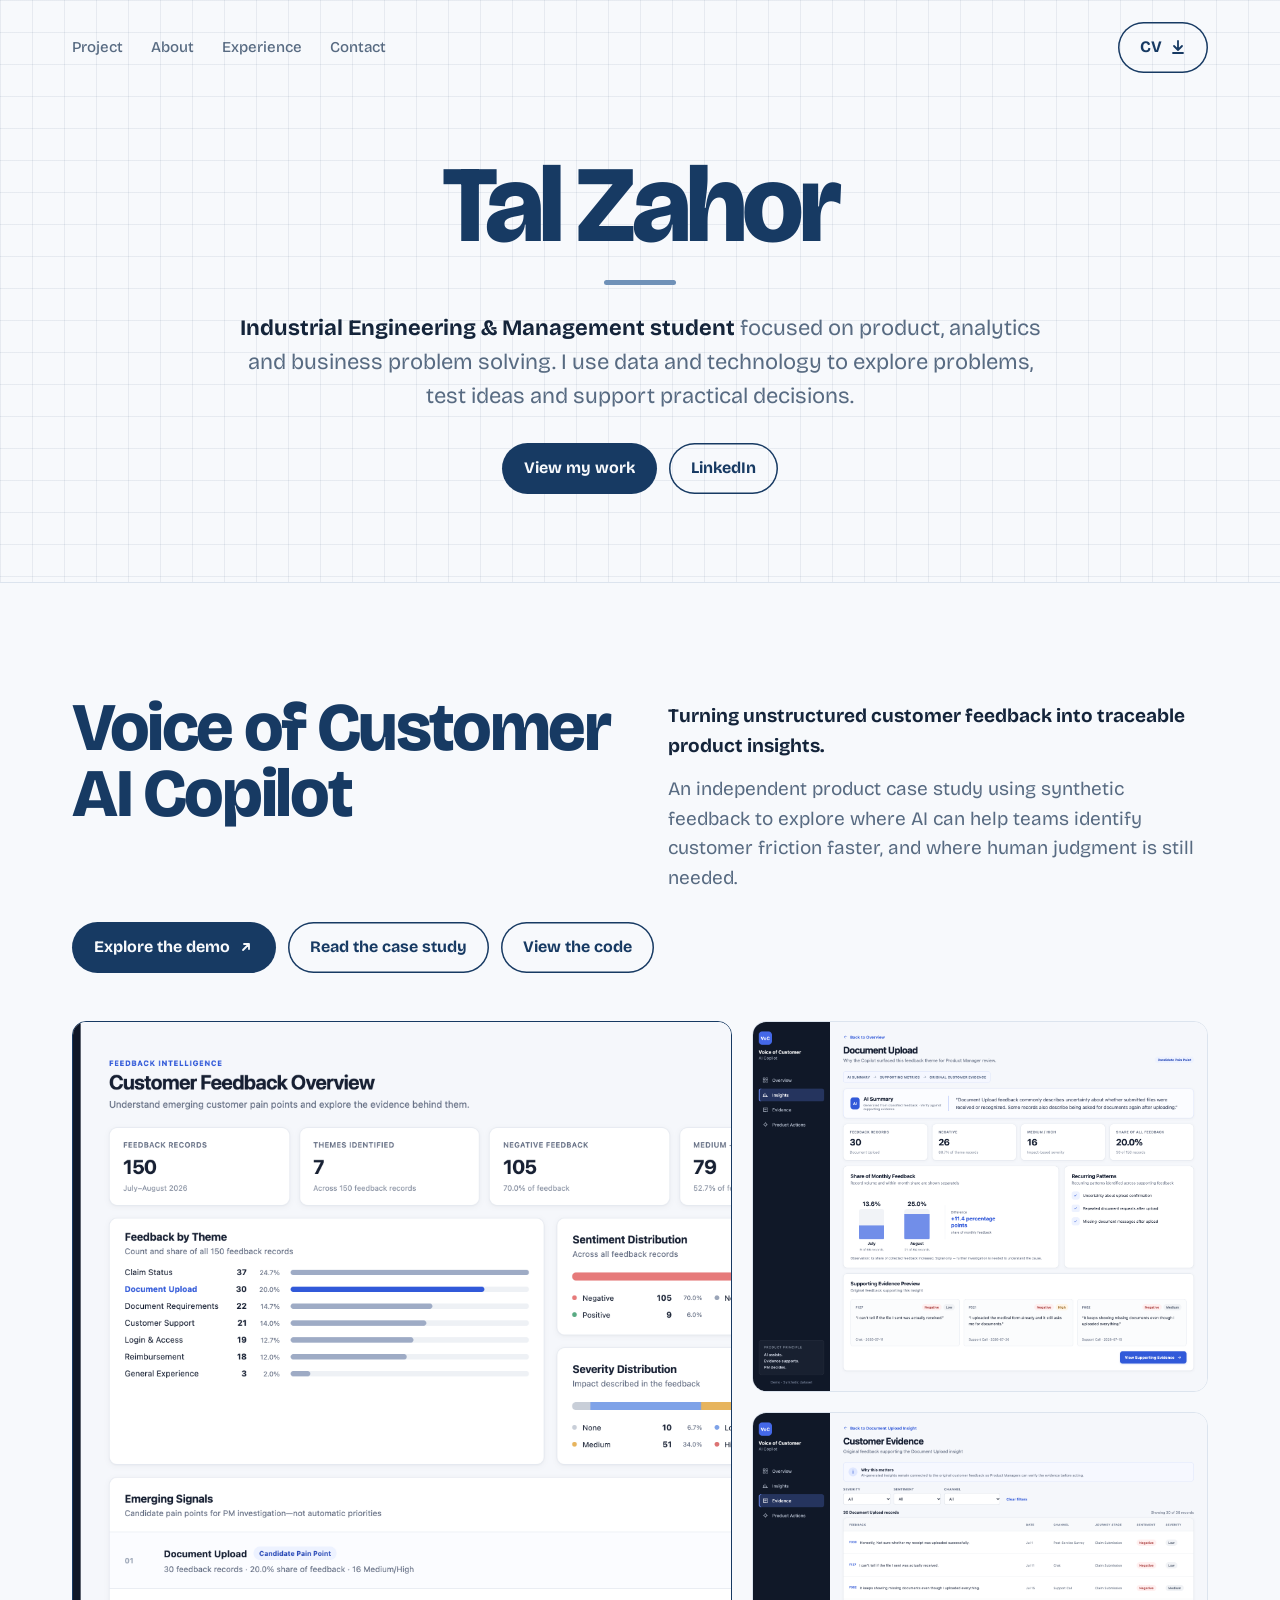
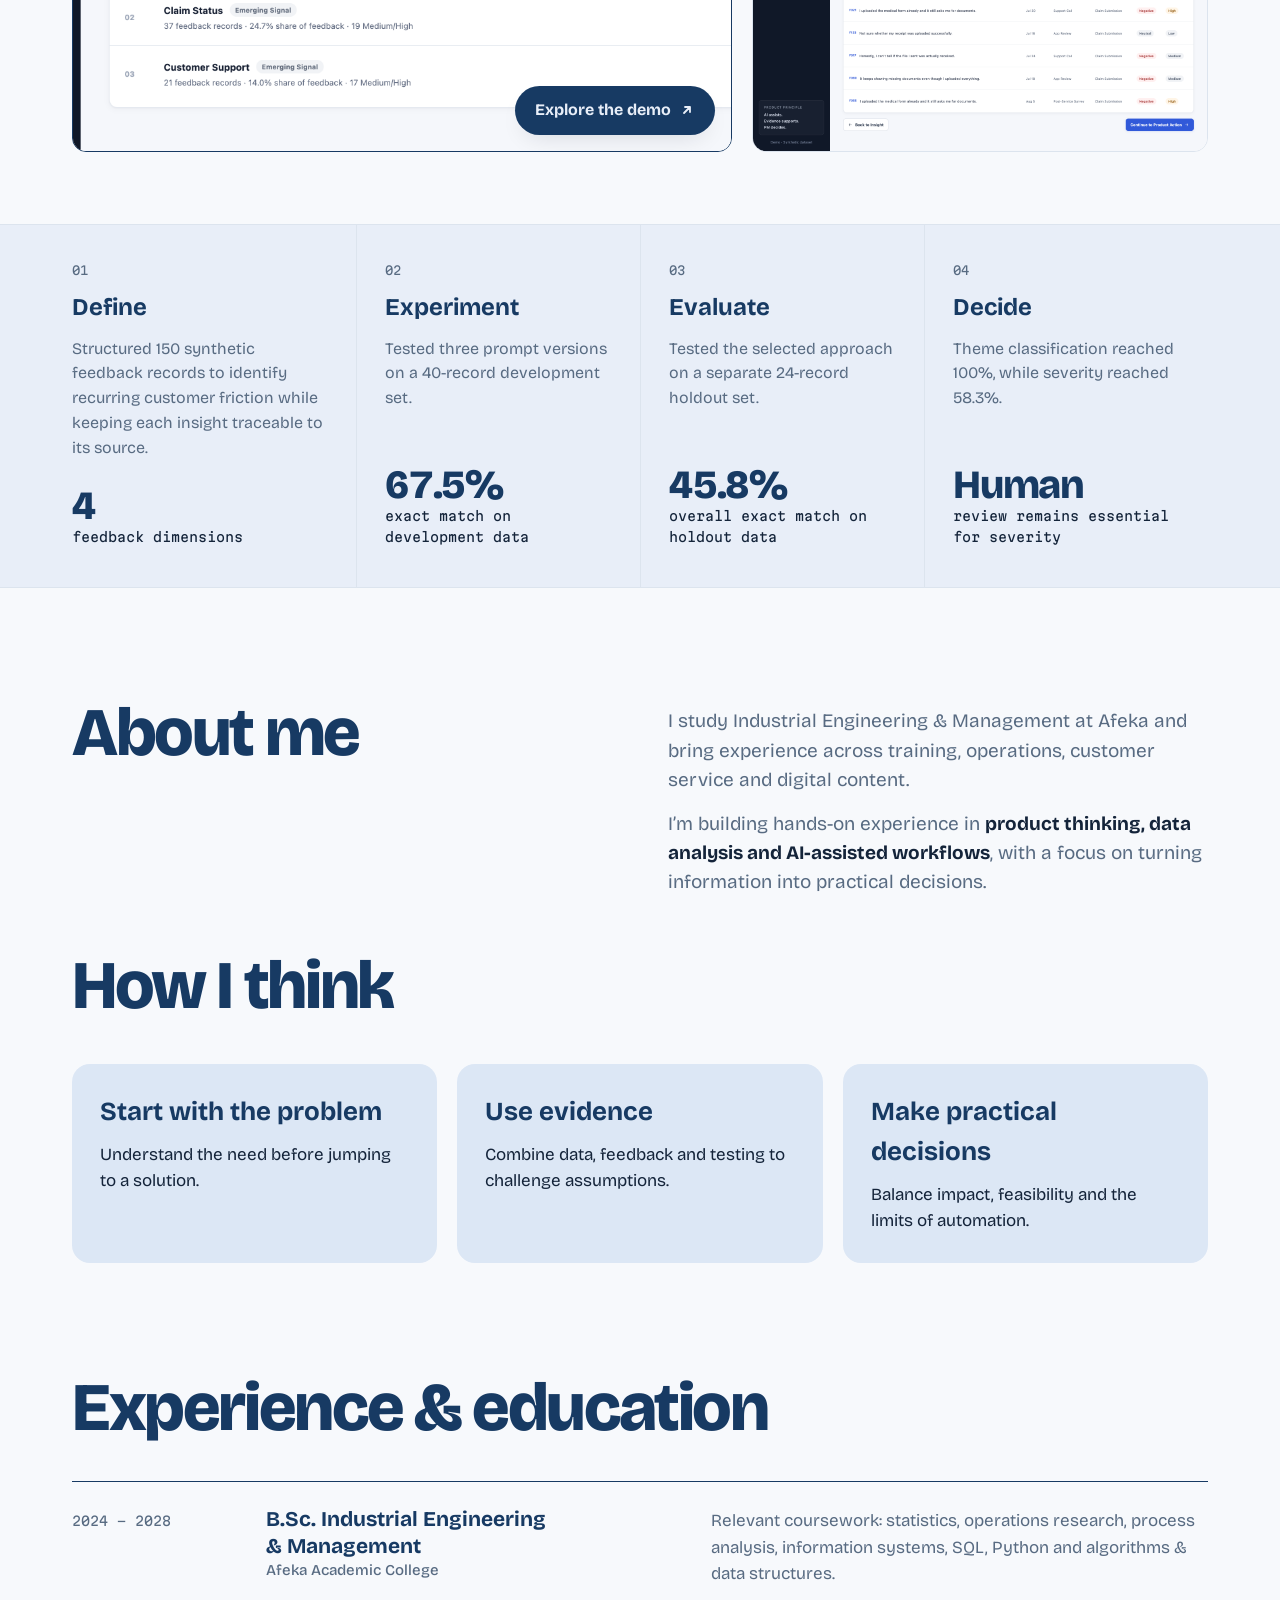
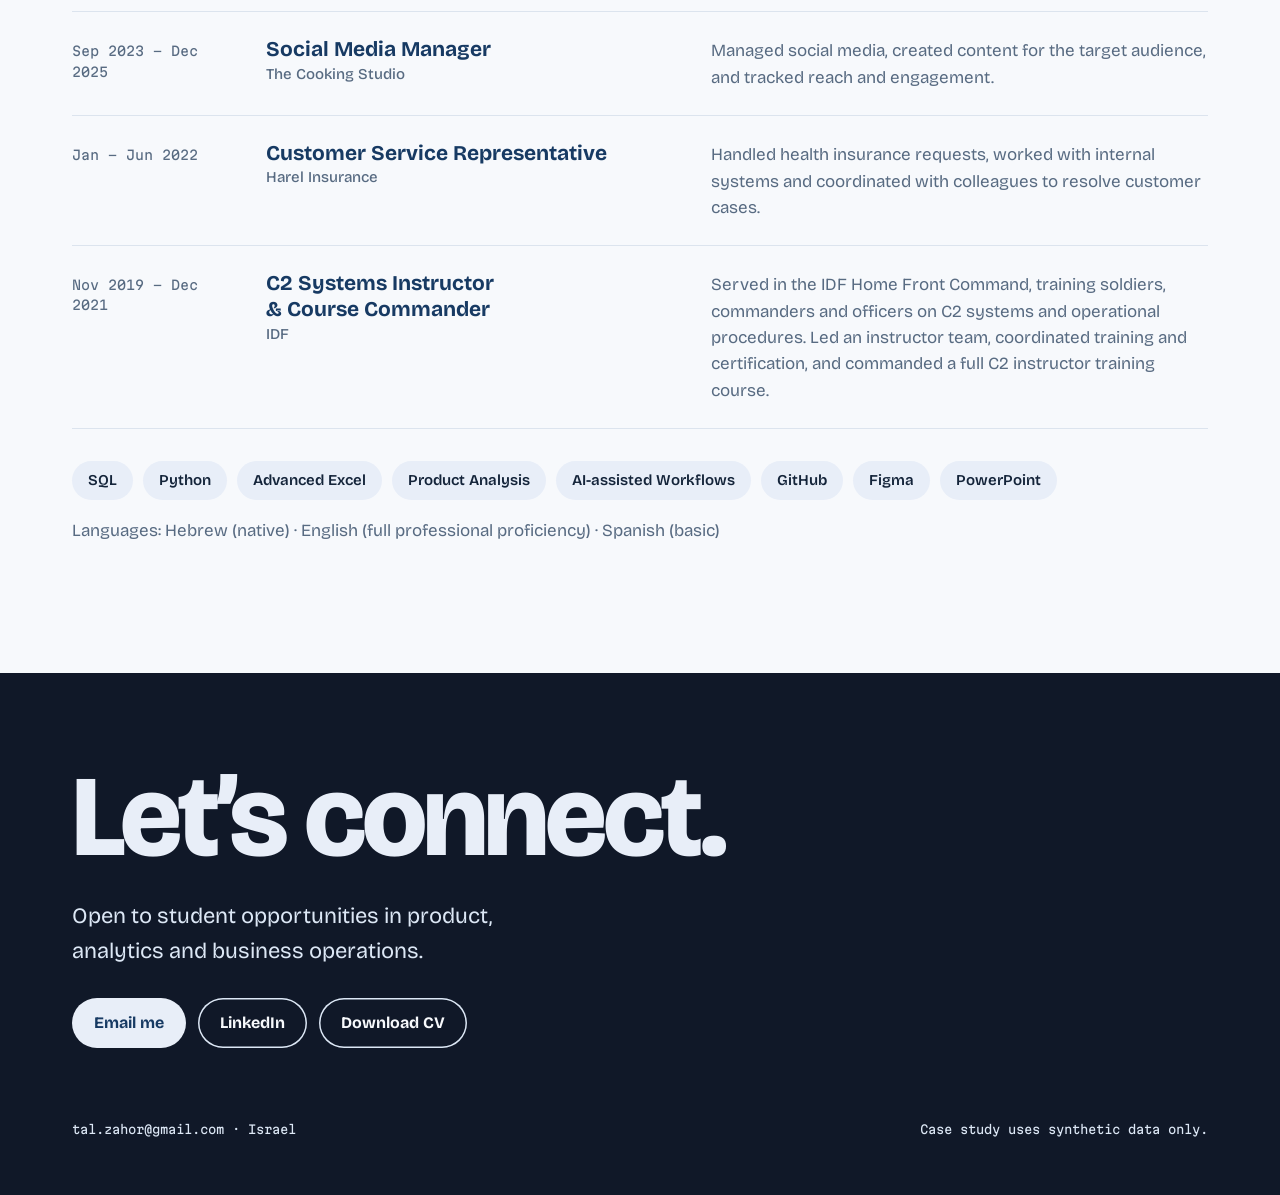
==== commit effada22: "Update Afeka institution name" ====
--- a/index.html
+++ b/index.html
@@ -33,7 +33,7 @@
 <main>
 <section id="project"><div class="wrap"><div class="intro"><h2>Voice of Customer<br>AI Copilot</h2><div><p><b>Turning unstructured customer feedback into traceable product insights.</b></p><p>An independent product case study using synthetic feedback to explore where AI can help teams identify customer friction faster, and where human judgment is still needed.</p></div></div><div class="cta"><a class="btn" href="demo/" target="_blank" rel="noopener">Explore the demo<svg viewBox="0 0 16 16" fill="none" stroke="currentColor" stroke-width="1.8" stroke-linecap="round" stroke-linejoin="round" aria-hidden="true"><path d="M5 11l6-6M6 5h5v5"/></svg></a><a class="btn ghost" href="assets/VoC-Copilot-Case-Study.pdf" target="_blank" rel="noopener">Read the case study</a><a class="btn ghost" href="https://github.com/talzahor-ops/voice-of-customer-ai-copilot" target="_blank" rel="noopener">View the code</a></div><div class="shots"><a class="demo-card" href="demo/" target="_blank" rel="noopener" aria-label="Open the Voice of Customer AI Copilot demo"><img src="assets/prototype-overview.png" alt="Overview of the Voice of Customer AI Copilot prototype" width="1440" height="1080"><span class="demo-tag">Explore the demo<svg viewBox="0 0 16 16" fill="none" stroke="currentColor" stroke-width="1.8" stroke-linecap="round" stroke-linejoin="round" aria-hidden="true"><path d="M5 11l6-6M6 5h5v5"/></svg></span></a><div class="stack"><figure><img src="assets/prototype-insights.png" alt="Insights screen with AI summary and supporting metrics" width="1440" height="1171" loading="lazy"></figure><figure><img src="assets/prototype-evidence.png" alt="Evidence screen showing original customer feedback records" width="1440" height="1074" loading="lazy"></figure></div></div></div><div class="phases-band"><div class="wrap phases"><div class="phase"><span class="step">01</span><h3>Define</h3><p>Structured 150 synthetic feedback records to identify recurring customer friction while keeping each insight traceable to its source.</p><div class="num"><b>4</b>feedback dimensions</div></div><div class="phase"><span class="step">02</span><h3>Experiment</h3><p>Tested three prompt versions on a 40-record development set.</p><div class="num"><b>67.5%</b>exact match on development data</div></div><div class="phase"><span class="step">03</span><h3>Evaluate</h3><p>Tested the selected approach on a separate 24-record holdout set.</p><div class="num"><b>45.8%</b>overall exact match on holdout data</div></div><div class="phase"><span class="step">04</span><h3>Decide</h3><p>Theme classification reached 100%, while severity reached 58.3%.</p><div class="num"><b>Human</b>review remains essential for severity</div></div></div></div></section>
 <section id="fit"><div class="wrap"><div class="intro"><h2>About me</h2><div><p>I study Industrial Engineering &amp; Management at Afeka and bring experience across training, operations, customer service and digital content.</p><p>I’m building hands-on experience in <b>product thinking, data analysis and AI-assisted workflows</b>, with a focus on turning information into practical decisions.</p></div></div><h2 style="margin-top:56px">How I think</h2><div class="lenses"><div class="lens"><h3>Start with the problem</h3><p>Understand the need before jumping to a solution.</p></div><div class="lens"><h3>Use evidence</h3><p>Combine data, feedback and testing to challenge assumptions.</p></div><div class="lens"><h3>Make practical decisions</h3><p>Balance impact, feasibility and the limits of automation.</p></div></div></div></section>
-<section id="experience"><div class="wrap"><h2>Experience &amp; education</h2><div class="exp"><div class="row"><span class="d">2024 - 2028</span><h3>B.Sc. Industrial Engineering &amp; Management<small>Afeka Academic College of Engineering</small></h3><p>Relevant coursework: statistics, operations research, process analysis, information systems, SQL, Python and algorithms &amp; data structures.</p></div><div class="row"><span class="d">Sep 2023 - Dec 2025</span><h3>Social Media Manager<small>The Cooking Studio</small></h3><p>Managed social media, created content for the target audience, and tracked reach and engagement.</p></div><div class="row"><span class="d">Jan - Jun 2022</span><h3>Customer Service Representative<small>Harel Insurance</small></h3><p>Handled health insurance requests, worked with internal systems and coordinated with colleagues to resolve customer cases.</p></div><div class="row"><span class="d">Nov 2019 - Dec 2021</span><h3>C2 Systems Instructor &amp; Course Commander<small>IDF</small></h3><p>Served in the IDF Home Front Command, training soldiers, commanders and officers on C2 systems and operational procedures. Led an instructor team, coordinated training and certification, and commanded a full C2 instructor training course.</p></div></div><div class="skills" aria-label="Skills"><span>SQL</span><span>Python</span><span>Advanced Excel</span><span>Product Analysis</span><span>AI-assisted Workflows</span><span>GitHub</span><span>Figma</span><span>PowerPoint</span></div><p style="margin-top:18px;color:var(--soft)">Languages: Hebrew (native) · English (full professional proficiency) · Spanish (basic)</p></div></section>
+<section id="experience"><div class="wrap"><h2>Experience &amp; education</h2><div class="exp"><div class="row"><span class="d">2024 - 2028</span><h3>B.Sc. Industrial Engineering &amp; Management<small>Afeka Academic College</small></h3><p>Relevant coursework: statistics, operations research, process analysis, information systems, SQL, Python and algorithms &amp; data structures.</p></div><div class="row"><span class="d">Sep 2023 - Dec 2025</span><h3>Social Media Manager<small>The Cooking Studio</small></h3><p>Managed social media, created content for the target audience, and tracked reach and engagement.</p></div><div class="row"><span class="d">Jan - Jun 2022</span><h3>Customer Service Representative<small>Harel Insurance</small></h3><p>Handled health insurance requests, worked with internal systems and coordinated with colleagues to resolve customer cases.</p></div><div class="row"><span class="d">Nov 2019 - Dec 2021</span><h3>C2 Systems Instructor &amp; Course Commander<small>IDF</small></h3><p>Served in the IDF Home Front Command, training soldiers, commanders and officers on C2 systems and operational procedures. Led an instructor team, coordinated training and certification, and commanded a full C2 instructor training course.</p></div></div><div class="skills" aria-label="Skills"><span>SQL</span><span>Python</span><span>Advanced Excel</span><span>Product Analysis</span><span>AI-assisted Workflows</span><span>GitHub</span><span>Figma</span><span>PowerPoint</span></div><p style="margin-top:18px;color:var(--soft)">Languages: Hebrew (native) · English (full professional proficiency) · Spanish (basic)</p></div></section>
 </main>
 <footer id="contact"><div class="wrap"><h2>Let’s connect.</h2><p class="lede">Open to student opportunities in product, analytics and business operations.</p><div class="cta"><a class="btn" href="mailto:tal.zahor@gmail.com">Email me</a><a class="btn ghost" href="https://www.linkedin.com/in/talzahor/" target="_blank" rel="noopener">LinkedIn</a><a class="btn ghost" href="assets/Tal-Zahor-CV.pdf" target="_blank" rel="noopener">Download CV</a></div><div class="fine"><span>tal.zahor@gmail.com · Israel</span><span>Case study uses synthetic data only.</span></div></div></footer>
 </body>
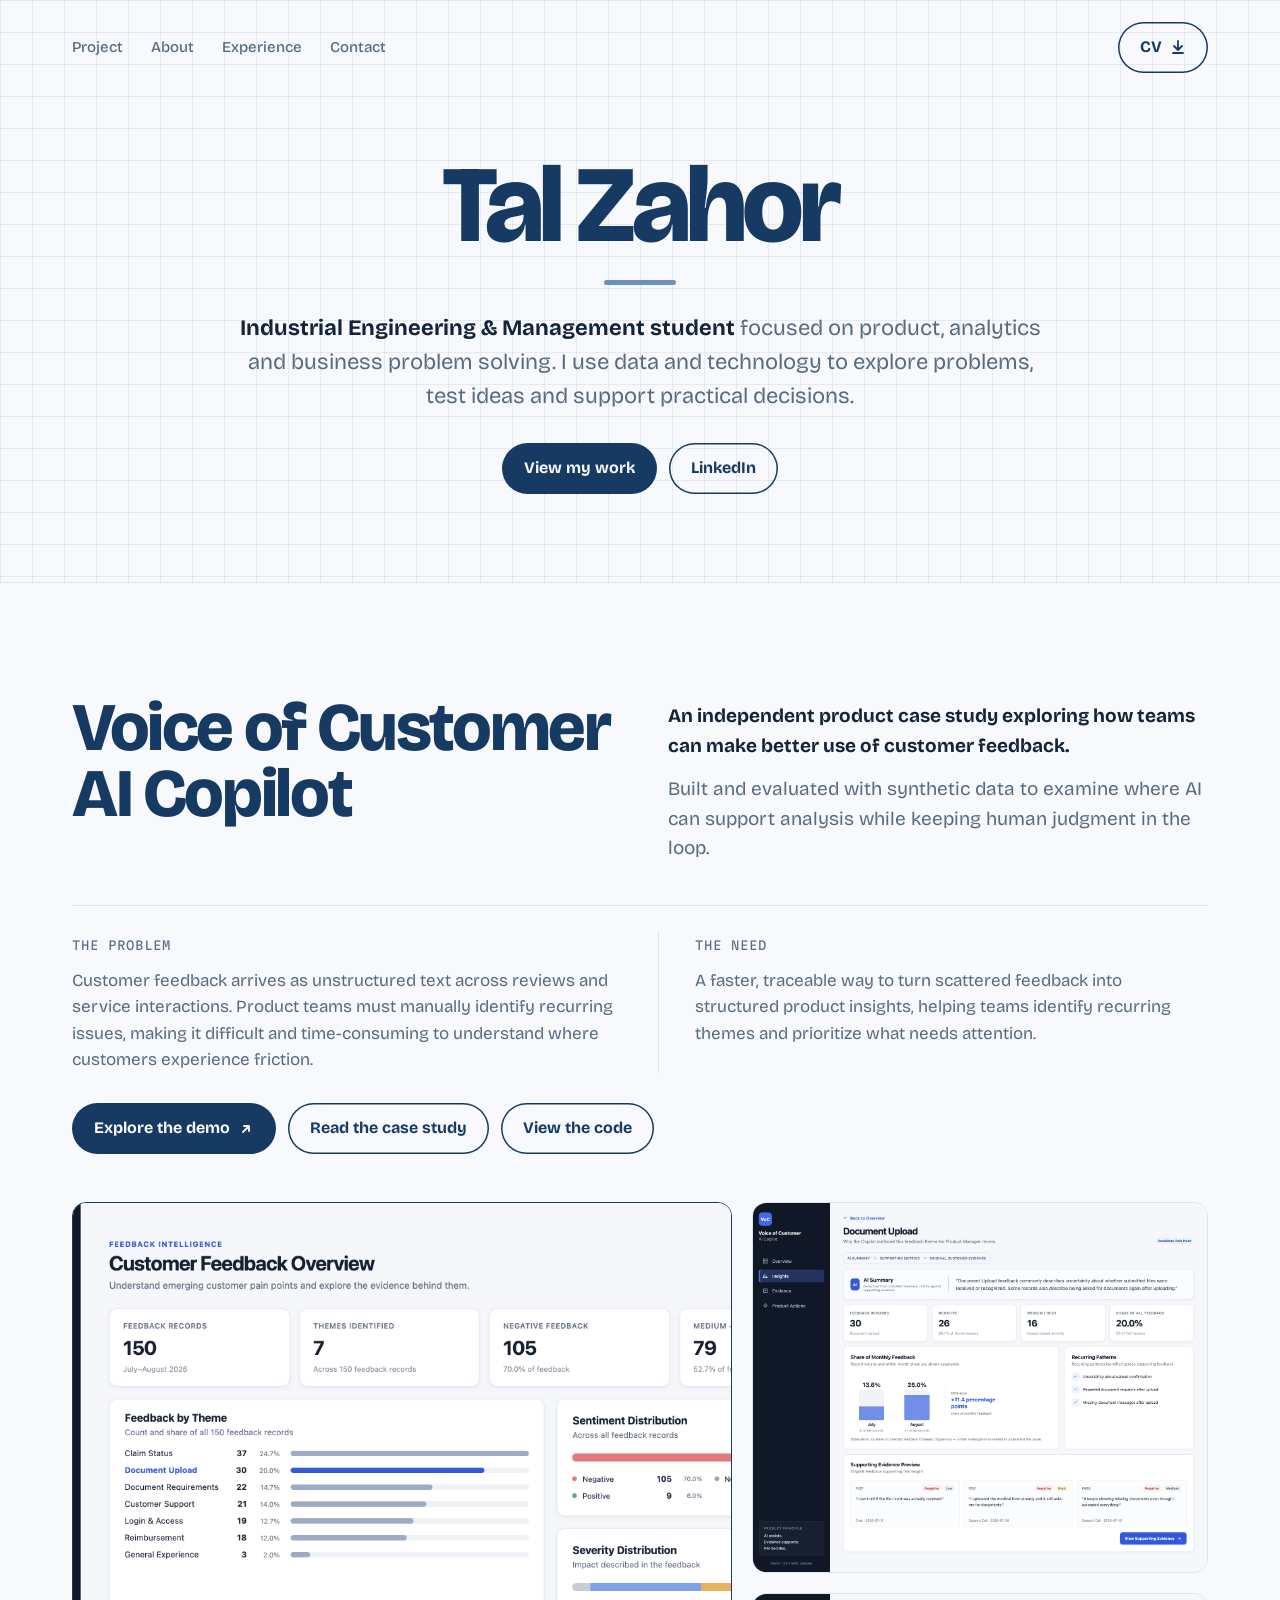
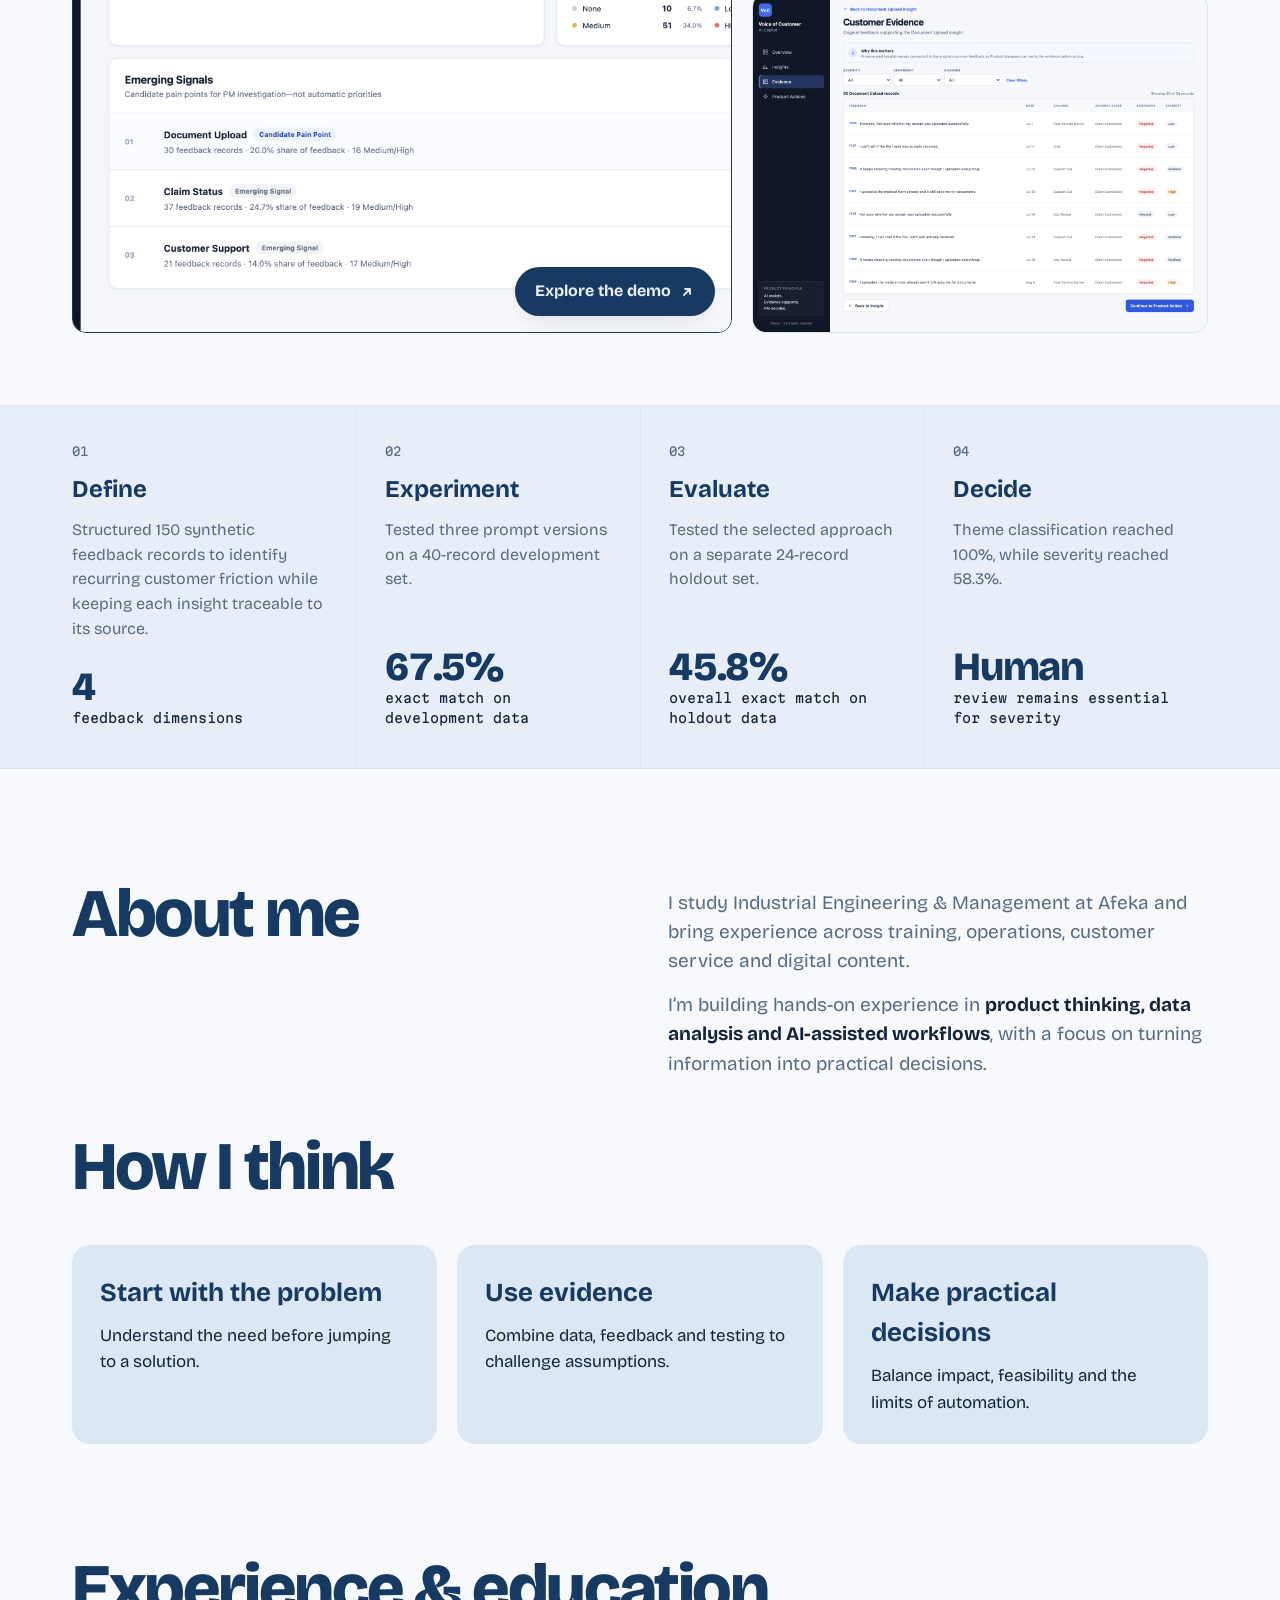
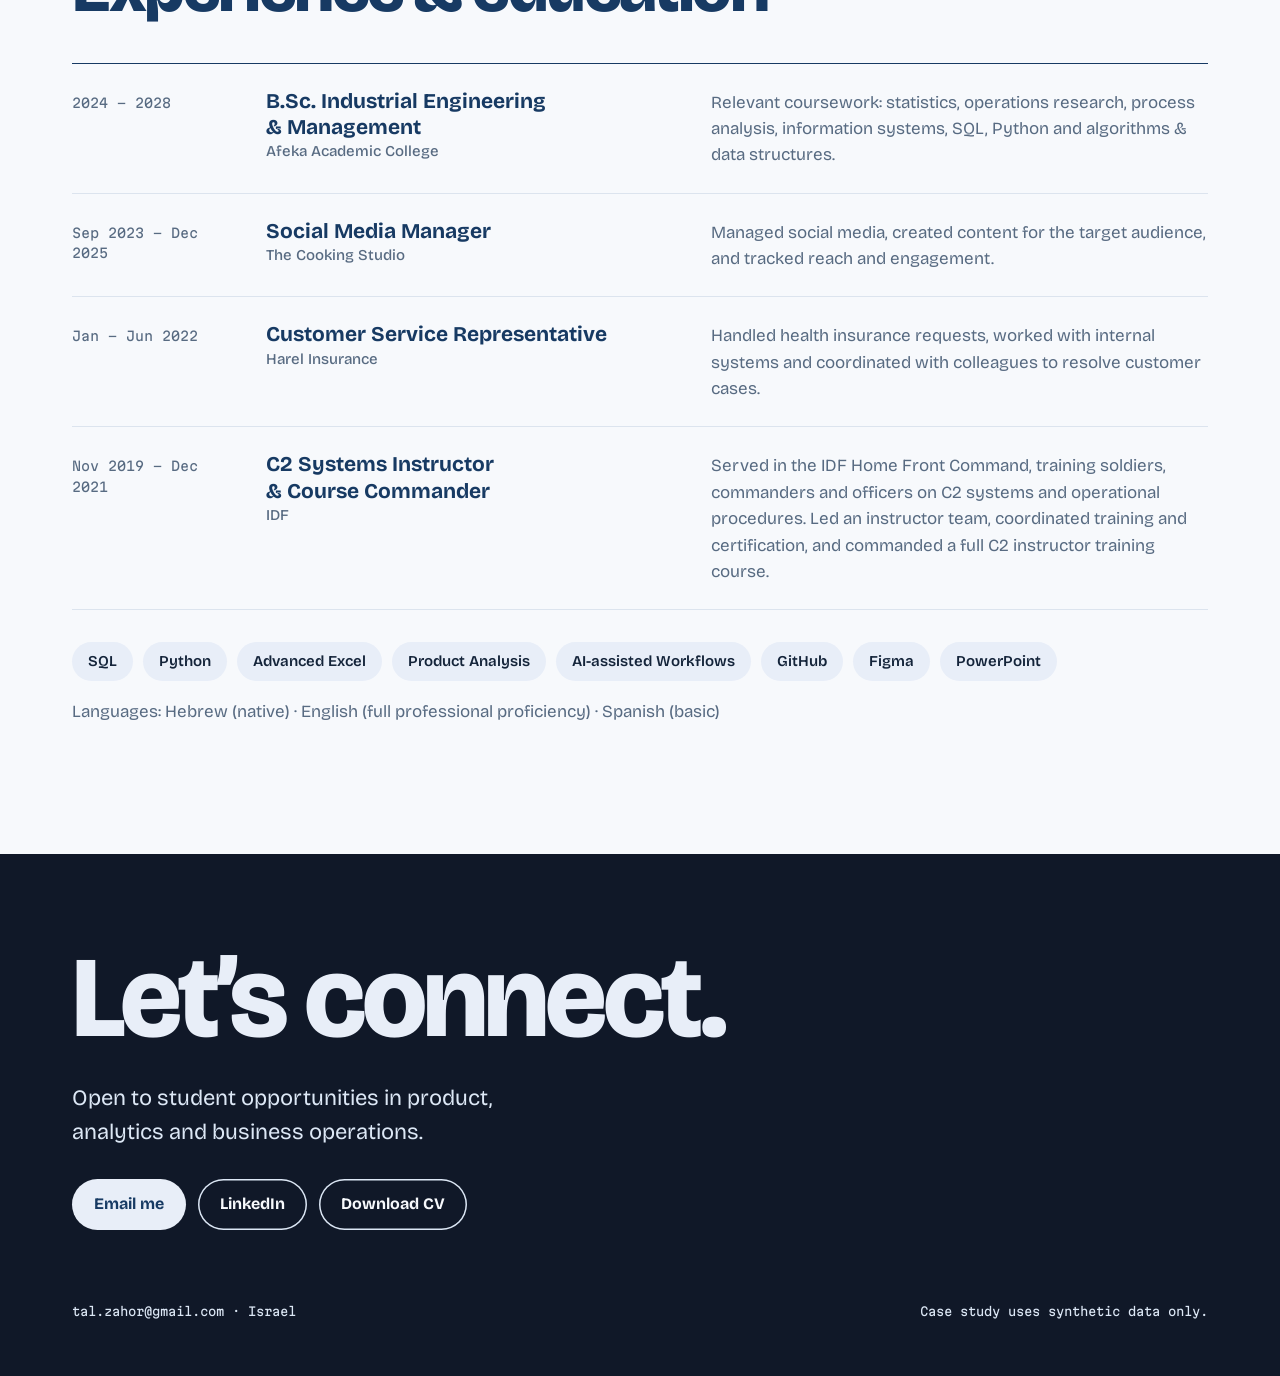
==== commit a79718a4: "Clarify product problem and user need in VoC case study" ====
--- a/index.html
+++ b/index.html
@@ -19,19 +19,19 @@
 nav{display:flex;justify-content:space-between;align-items:center;padding-block:22px;font-size:15px;gap:16px}nav .name{font-weight:700;font-size:18px;text-decoration:none}nav .links{display:flex;gap:28px}nav .links a{text-decoration:none;color:var(--soft);font-weight:500}nav .links a:hover{color:var(--walnut)}
 .btn{display:inline-flex;align-items:center;gap:8px;background:var(--walnut);color:var(--cream);padding:13px 22px;border-radius:999px;font-weight:700;font-size:16px;text-decoration:none;transition:transform .35s var(--ease),background .2s}.btn:hover{transform:translateY(-2px);background:var(--ink)}.btn.ghost{background:transparent;color:var(--walnut);box-shadow:inset 0 0 0 1.5px var(--walnut)}.btn.ghost:hover{background:var(--butter)}.btn svg{width:16px;height:16px;flex:none}.cta{display:flex;gap:12px;margin-top:30px;flex-wrap:wrap}
 .hero-band{background-image:linear-gradient(var(--grid) 1px,transparent 1px),linear-gradient(90deg,var(--grid) 1px,transparent 1px);background-size:32px 32px;border-bottom:1.5px solid var(--line)}.hero{padding-block:56px 88px;text-align:center}.hero .lede{margin-inline:auto;max-width:58ch}.hero .cta{justify-content:center}.hero-kicker{font-family:var(--mono);font-size:12px;letter-spacing:.14em;text-transform:uppercase;color:var(--soft);margin-bottom:18px}h1{font-size:clamp(54px,8.5vw,112px);font-weight:800;line-height:1;letter-spacing:-.045em;color:var(--walnut);white-space:nowrap}h1::after{content:"";display:block;width:72px;height:5px;border-radius:99px;background:#6F91B8;margin:20px auto 0}.lede{font-size:clamp(19px,1.8vw,22px);color:var(--soft);max-width:34ch;margin-top:26px}.lede b{color:var(--ink);font-weight:700}
-section{padding-block:112px 0}h2{font-size:clamp(38px,5.4vw,68px);font-weight:800;letter-spacing:-.035em;line-height:.98;color:var(--walnut)}.intro{display:grid;grid-template-columns:1fr 1fr;gap:56px;align-items:start}.intro p:first-child{margin-top:.35em}.intro p{color:var(--soft);font-size:19px;max-width:52ch}.intro p+p{margin-top:14px}.intro b{color:var(--ink)}.shots{display:grid;grid-template-columns:1.45fr 1fr;gap:20px;margin-top:48px}.shots .stack{display:grid;gap:20px;min-width:0}.shots figure{border-radius:14px;overflow:hidden;border:1.5px solid var(--line);background:#fff}.shots img{width:100%;height:100%;object-fit:cover;object-position:top}.demo-card{position:relative;display:block;border-radius:14px;overflow:hidden;border:1.5px solid var(--walnut);background:#fff;transition:transform .4s var(--ease),box-shadow .4s var(--ease)}.demo-card:hover{transform:translateY(-4px);box-shadow:0 28px 48px -28px rgba(16,24,40,.12)}.demo-tag{position:absolute;right:16px;bottom:16px;display:inline-flex;align-items:center;gap:8px;background:var(--walnut);color:var(--butter);padding:12px 20px;border-radius:999px;font-weight:700;font-size:16px;box-shadow:0 10px 24px -10px rgba(16,24,40,.14)}.demo-tag svg{width:16px;height:16px}
+section{padding-block:112px 0}h2{font-size:clamp(38px,5.4vw,68px);font-weight:800;letter-spacing:-.035em;line-height:.98;color:var(--walnut)}.intro{display:grid;grid-template-columns:1fr 1fr;gap:56px;align-items:start}.intro p:first-child{margin-top:.35em}.intro p{color:var(--soft);font-size:19px;max-width:52ch}.intro p+p{margin-top:14px}.intro b{color:var(--ink)}.problem-need{display:grid;grid-template-columns:1fr 1fr;gap:36px;margin-top:42px;padding-top:26px;border-top:1.5px solid var(--line)}.problem-need>div+div{padding-left:36px;border-left:1.5px solid var(--line)}.problem-need span{font-family:var(--mono);font-size:12px;letter-spacing:.08em;color:var(--soft)}.problem-need p{margin-top:10px;max-width:58ch;color:var(--soft);font-size:17px}.shots{display:grid;grid-template-columns:1.45fr 1fr;gap:20px;margin-top:48px}.shots .stack{display:grid;gap:20px;min-width:0}.shots figure{border-radius:14px;overflow:hidden;border:1.5px solid var(--line);background:#fff}.shots img{width:100%;height:100%;object-fit:cover;object-position:top}.demo-card{position:relative;display:block;border-radius:14px;overflow:hidden;border:1.5px solid var(--walnut);background:#fff;transition:transform .4s var(--ease),box-shadow .4s var(--ease)}.demo-card:hover{transform:translateY(-4px);box-shadow:0 28px 48px -28px rgba(16,24,40,.12)}.demo-tag{position:absolute;right:16px;bottom:16px;display:inline-flex;align-items:center;gap:8px;background:var(--walnut);color:var(--butter);padding:12px 20px;border-radius:999px;font-weight:700;font-size:16px;box-shadow:0 10px 24px -10px rgba(16,24,40,.14)}.demo-tag svg{width:16px;height:16px}
 .phases-band{background:var(--butter);margin-top:72px;border-block:1.5px solid var(--line)}.phases{display:grid;grid-template-columns:repeat(4,1fr)}.phase{padding:36px 28px 40px 0;display:flex;flex-direction:column;gap:10px;min-width:0}.phase+.phase{padding-left:28px;border-left:1.5px solid var(--line)}.phase .step{font-family:var(--mono);font-size:12px;color:var(--soft)}.phase h3{font-size:24px;font-weight:700;color:var(--walnut)}.phase p{color:var(--soft);font-size:16px}.phase .num{margin-top:auto;padding-top:14px;font-family:var(--mono);font-size:13px;color:var(--ink);font-variant-numeric:tabular-nums}.phase .num b{display:block;font-family:var(--display);font-size:40px;font-weight:800;letter-spacing:-.03em;color:var(--walnut);line-height:1.05}
 .lenses{display:grid;grid-template-columns:repeat(3,1fr);gap:20px;margin-top:44px}.lens{background:var(--blue);border-radius:18px;padding:28px}.lens h3{font-size:26px;font-weight:700;color:var(--walnut)}.lens p{margin-top:10px;color:var(--ink)}
 .exp{margin-top:40px;border-top:1.5px solid var(--walnut)}.exp .row{display:grid;grid-template-columns:170px 1.1fr 1.3fr;gap:24px;padding-block:24px;border-bottom:1.5px solid var(--line);align-items:baseline}.exp .d{font-family:var(--mono);font-size:13px;color:var(--soft);font-variant-numeric:tabular-nums}.exp h3{font-size:21px;font-weight:700;color:var(--walnut);line-height:1.25}.exp h3 small{display:block;font-size:15px;font-weight:500;color:var(--soft);margin-top:2px}.exp p{color:var(--soft)}.skills{display:flex;flex-wrap:wrap;gap:10px;margin-top:32px}.skills span{background:var(--butter);color:var(--ink);border-radius:999px;padding:8px 16px;font-size:15px;font-weight:600}
 footer{margin-top:128px;background:#101828;color:#F5F7FB;padding-block:88px 56px}footer h2{color:var(--butter);font-size:clamp(56px,9vw,120px)}footer .lede{color:var(--blue)}footer .btn{background:var(--butter);color:var(--walnut)}footer .btn:hover{background:var(--cream)}footer .btn.ghost{background:transparent;color:var(--cream);box-shadow:inset 0 0 0 1.5px var(--blue)}footer .btn.ghost:hover{background:rgba(255,248,226,.08)}.fine{margin-top:72px;font-family:var(--mono);font-size:12px;color:var(--blue);display:flex;justify-content:space-between;gap:16px;flex-wrap:wrap}
-@media (max-width:900px){.wrap{padding-inline:max(16px,env(safe-area-inset-left,0px))}nav .links{display:none}.hero{padding-block:24px 64px}.intro{grid-template-columns:1fr;gap:20px}.shots{grid-template-columns:1fr}.phases{grid-template-columns:1fr 1fr}.phase,.phase+.phase{padding:28px 16px 28px 0;border-left:0}.phase:nth-child(even){padding-left:16px;border-left:0}.phase:nth-child(n+3){border-top:1.5px solid var(--line)}.lenses{grid-template-columns:1fr}.exp .row{grid-template-columns:1fr;gap:4px}section{padding-block:80px 0}}
+@media (max-width:900px){.wrap{padding-inline:max(16px,env(safe-area-inset-left,0px))}nav .links{display:none}.hero{padding-block:24px 64px}.intro{grid-template-columns:1fr;gap:20px}.problem-need{grid-template-columns:1fr;gap:22px}.problem-need>div+div{padding-left:0;border-left:0;padding-top:22px;border-top:1.5px solid var(--line)}.shots{grid-template-columns:1fr}.phases{grid-template-columns:1fr 1fr}.phase,.phase+.phase{padding:28px 16px 28px 0;border-left:0}.phase:nth-child(even){padding-left:16px;border-left:0}.phase:nth-child(n+3){border-top:1.5px solid var(--line)}.lenses{grid-template-columns:1fr}.exp .row{grid-template-columns:1fr;gap:4px}section{padding-block:80px 0}}
 @media (max-width:520px){.phases{grid-template-columns:1fr}.phase:nth-child(even){padding-left:0;border-left:0}.phase+.phase{border-top:1.5px solid var(--line)}}@media (prefers-reduced-motion:reduce){*{animation:none!important;transition:none!important}html{scroll-behavior:auto}}
 </style>
 </head>
 <body>
 <div class="hero-band"><div class="wrap"><nav><div class="links"><a href="#project">Project</a><a href="#fit">About</a><a href="#experience">Experience</a><a href="#contact">Contact</a></div><a class="btn ghost" href="assets/Tal-Zahor-CV.pdf" target="_blank" rel="noopener">CV<svg viewBox="0 0 16 16" fill="none" stroke="currentColor" stroke-width="1.8" stroke-linecap="round" stroke-linejoin="round" aria-hidden="true"><path d="M8 2v9M4 7l4 4 4-4M3 14h10"/></svg></a></nav><header class="hero" id="top"><div><h1>Tal Zahor</h1><p class="lede"><b>Industrial Engineering &amp; Management student</b> focused on product, analytics and business problem solving. I use data and technology to explore problems, test ideas and support practical decisions.</p><div class="cta"><a class="btn" href="#project">View my work</a><a class="btn ghost" href="https://www.linkedin.com/in/talzahor/" target="_blank" rel="noopener">LinkedIn</a></div></div></header></div></div>
 <main>
-<section id="project"><div class="wrap"><div class="intro"><h2>Voice of Customer<br>AI Copilot</h2><div><p><b>Turning unstructured customer feedback into traceable product insights.</b></p><p>An independent product case study using synthetic feedback to explore where AI can help teams identify customer friction faster, and where human judgment is still needed.</p></div></div><div class="cta"><a class="btn" href="demo/" target="_blank" rel="noopener">Explore the demo<svg viewBox="0 0 16 16" fill="none" stroke="currentColor" stroke-width="1.8" stroke-linecap="round" stroke-linejoin="round" aria-hidden="true"><path d="M5 11l6-6M6 5h5v5"/></svg></a><a class="btn ghost" href="assets/VoC-Copilot-Case-Study.pdf" target="_blank" rel="noopener">Read the case study</a><a class="btn ghost" href="https://github.com/talzahor-ops/voice-of-customer-ai-copilot" target="_blank" rel="noopener">View the code</a></div><div class="shots"><a class="demo-card" href="demo/" target="_blank" rel="noopener" aria-label="Open the Voice of Customer AI Copilot demo"><img src="assets/prototype-overview.png" alt="Overview of the Voice of Customer AI Copilot prototype" width="1440" height="1080"><span class="demo-tag">Explore the demo<svg viewBox="0 0 16 16" fill="none" stroke="currentColor" stroke-width="1.8" stroke-linecap="round" stroke-linejoin="round" aria-hidden="true"><path d="M5 11l6-6M6 5h5v5"/></svg></span></a><div class="stack"><figure><img src="assets/prototype-insights.png" alt="Insights screen with AI summary and supporting metrics" width="1440" height="1171" loading="lazy"></figure><figure><img src="assets/prototype-evidence.png" alt="Evidence screen showing original customer feedback records" width="1440" height="1074" loading="lazy"></figure></div></div></div><div class="phases-band"><div class="wrap phases"><div class="phase"><span class="step">01</span><h3>Define</h3><p>Structured 150 synthetic feedback records to identify recurring customer friction while keeping each insight traceable to its source.</p><div class="num"><b>4</b>feedback dimensions</div></div><div class="phase"><span class="step">02</span><h3>Experiment</h3><p>Tested three prompt versions on a 40-record development set.</p><div class="num"><b>67.5%</b>exact match on development data</div></div><div class="phase"><span class="step">03</span><h3>Evaluate</h3><p>Tested the selected approach on a separate 24-record holdout set.</p><div class="num"><b>45.8%</b>overall exact match on holdout data</div></div><div class="phase"><span class="step">04</span><h3>Decide</h3><p>Theme classification reached 100%, while severity reached 58.3%.</p><div class="num"><b>Human</b>review remains essential for severity</div></div></div></div></section>
+<section id="project"><div class="wrap"><div class="intro"><h2>Voice of Customer<br>AI Copilot</h2><div><p><b>An independent product case study exploring how teams can make better use of customer feedback.</b></p><p>Built and evaluated with synthetic data to examine where AI can support analysis while keeping human judgment in the loop.</p></div></div><div class="problem-need"><div><span>THE PROBLEM</span><p>Customer feedback arrives as unstructured text across reviews and service interactions. Product teams must manually identify recurring issues, making it difficult and time-consuming to understand where customers experience friction.</p></div><div><span>THE NEED</span><p>A faster, traceable way to turn scattered feedback into structured product insights, helping teams identify recurring themes and prioritize what needs attention.</p></div></div><div class="cta"><a class="btn" href="demo/" target="_blank" rel="noopener">Explore the demo<svg viewBox="0 0 16 16" fill="none" stroke="currentColor" stroke-width="1.8" stroke-linecap="round" stroke-linejoin="round" aria-hidden="true"><path d="M5 11l6-6M6 5h5v5"/></svg></a><a class="btn ghost" href="assets/VoC-Copilot-Case-Study.pdf" target="_blank" rel="noopener">Read the case study</a><a class="btn ghost" href="https://github.com/talzahor-ops/voice-of-customer-ai-copilot" target="_blank" rel="noopener">View the code</a></div><div class="shots"><a class="demo-card" href="demo/" target="_blank" rel="noopener" aria-label="Open the Voice of Customer AI Copilot demo"><img src="assets/prototype-overview.png" alt="Overview of the Voice of Customer AI Copilot prototype" width="1440" height="1080"><span class="demo-tag">Explore the demo<svg viewBox="0 0 16 16" fill="none" stroke="currentColor" stroke-width="1.8" stroke-linecap="round" stroke-linejoin="round" aria-hidden="true"><path d="M5 11l6-6M6 5h5v5"/></svg></span></a><div class="stack"><figure><img src="assets/prototype-insights.png" alt="Insights screen with AI summary and supporting metrics" width="1440" height="1171" loading="lazy"></figure><figure><img src="assets/prototype-evidence.png" alt="Evidence screen showing original customer feedback records" width="1440" height="1074" loading="lazy"></figure></div></div></div><div class="phases-band"><div class="wrap phases"><div class="phase"><span class="step">01</span><h3>Define</h3><p>Structured 150 synthetic feedback records to identify recurring customer friction while keeping each insight traceable to its source.</p><div class="num"><b>4</b>feedback dimensions</div></div><div class="phase"><span class="step">02</span><h3>Experiment</h3><p>Tested three prompt versions on a 40-record development set.</p><div class="num"><b>67.5%</b>exact match on development data</div></div><div class="phase"><span class="step">03</span><h3>Evaluate</h3><p>Tested the selected approach on a separate 24-record holdout set.</p><div class="num"><b>45.8%</b>overall exact match on holdout data</div></div><div class="phase"><span class="step">04</span><h3>Decide</h3><p>Theme classification reached 100%, while severity reached 58.3%.</p><div class="num"><b>Human</b>review remains essential for severity</div></div></div></div></section>
 <section id="fit"><div class="wrap"><div class="intro"><h2>About me</h2><div><p>I study Industrial Engineering &amp; Management at Afeka and bring experience across training, operations, customer service and digital content.</p><p>I’m building hands-on experience in <b>product thinking, data analysis and AI-assisted workflows</b>, with a focus on turning information into practical decisions.</p></div></div><h2 style="margin-top:56px">How I think</h2><div class="lenses"><div class="lens"><h3>Start with the problem</h3><p>Understand the need before jumping to a solution.</p></div><div class="lens"><h3>Use evidence</h3><p>Combine data, feedback and testing to challenge assumptions.</p></div><div class="lens"><h3>Make practical decisions</h3><p>Balance impact, feasibility and the limits of automation.</p></div></div></div></section>
 <section id="experience"><div class="wrap"><h2>Experience &amp; education</h2><div class="exp"><div class="row"><span class="d">2024 - 2028</span><h3>B.Sc. Industrial Engineering &amp; Management<small>Afeka Academic College</small></h3><p>Relevant coursework: statistics, operations research, process analysis, information systems, SQL, Python and algorithms &amp; data structures.</p></div><div class="row"><span class="d">Sep 2023 - Dec 2025</span><h3>Social Media Manager<small>The Cooking Studio</small></h3><p>Managed social media, created content for the target audience, and tracked reach and engagement.</p></div><div class="row"><span class="d">Jan - Jun 2022</span><h3>Customer Service Representative<small>Harel Insurance</small></h3><p>Handled health insurance requests, worked with internal systems and coordinated with colleagues to resolve customer cases.</p></div><div class="row"><span class="d">Nov 2019 - Dec 2021</span><h3>C2 Systems Instructor &amp; Course Commander<small>IDF</small></h3><p>Served in the IDF Home Front Command, training soldiers, commanders and officers on C2 systems and operational procedures. Led an instructor team, coordinated training and certification, and commanded a full C2 instructor training course.</p></div></div><div class="skills" aria-label="Skills"><span>SQL</span><span>Python</span><span>Advanced Excel</span><span>Product Analysis</span><span>AI-assisted Workflows</span><span>GitHub</span><span>Figma</span><span>PowerPoint</span></div><p style="margin-top:18px;color:var(--soft)">Languages: Hebrew (native) · English (full professional proficiency) · Spanish (basic)</p></div></section>
 </main>
